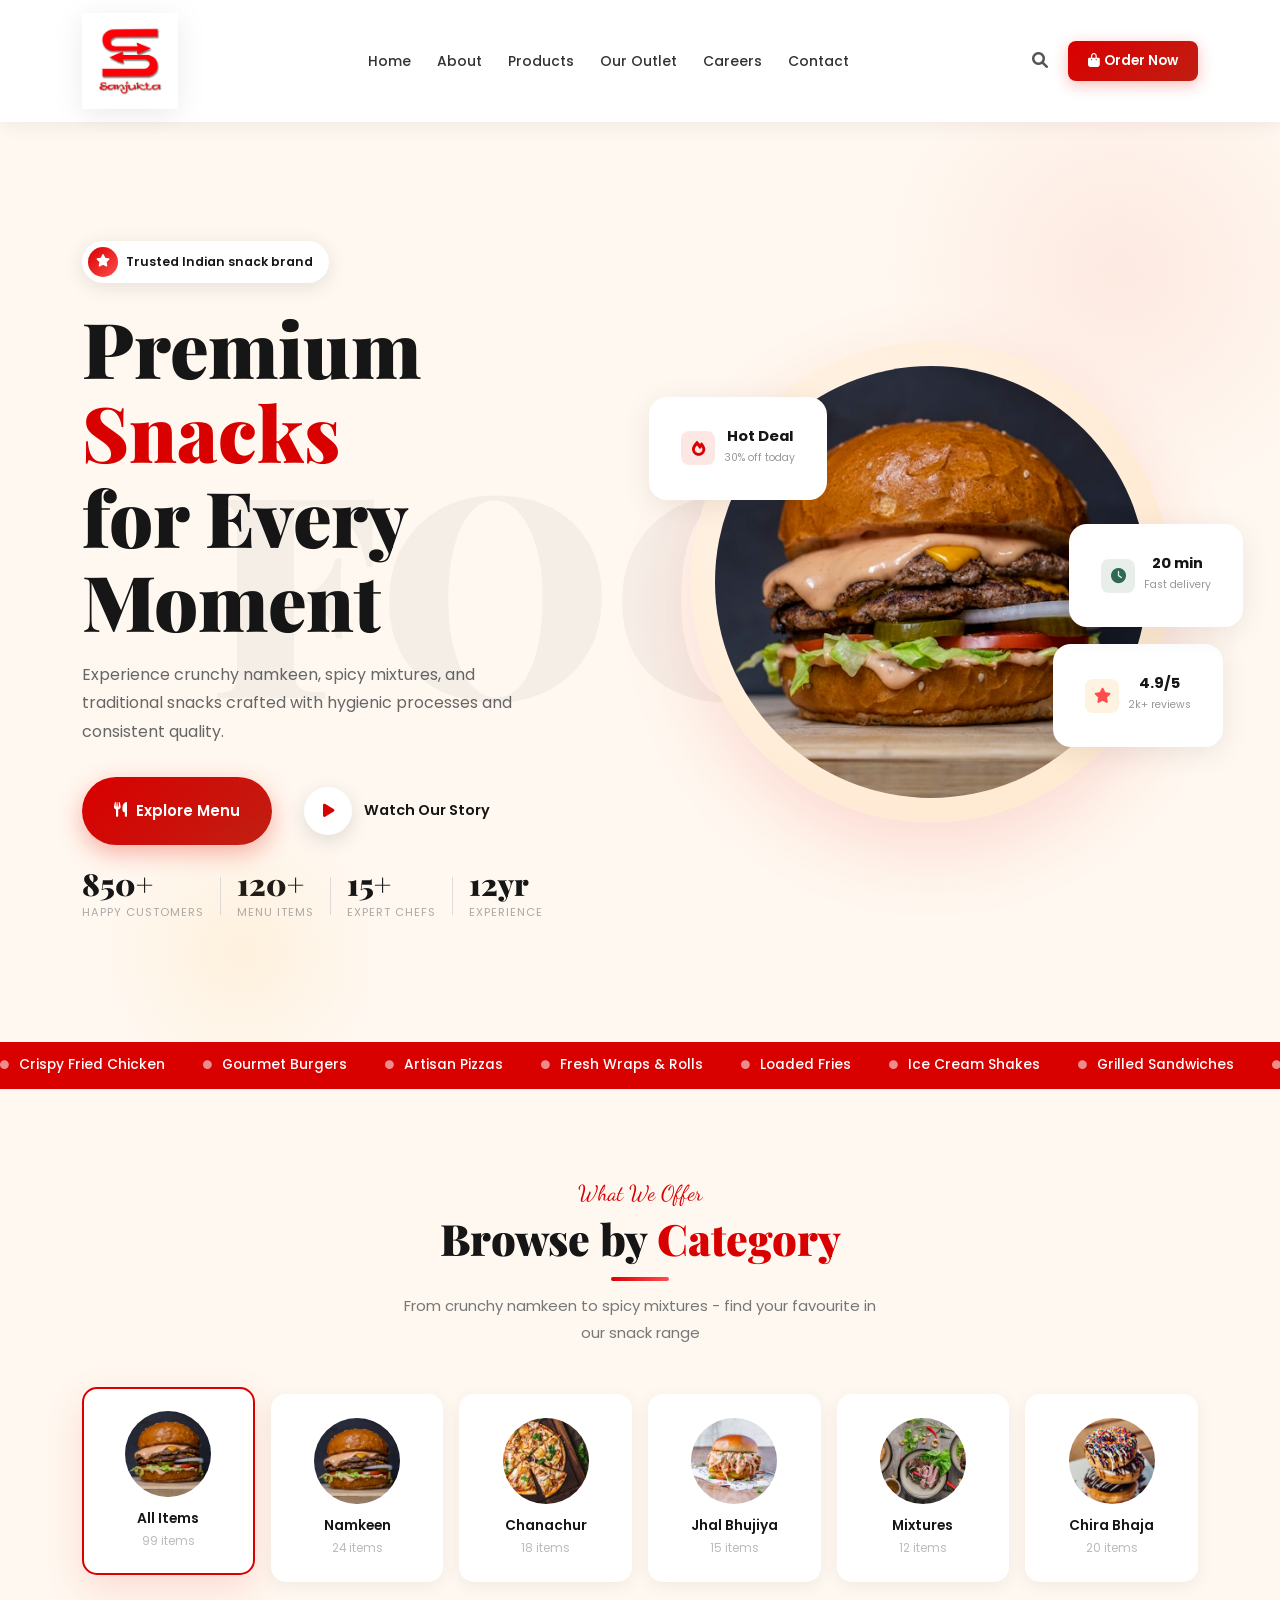
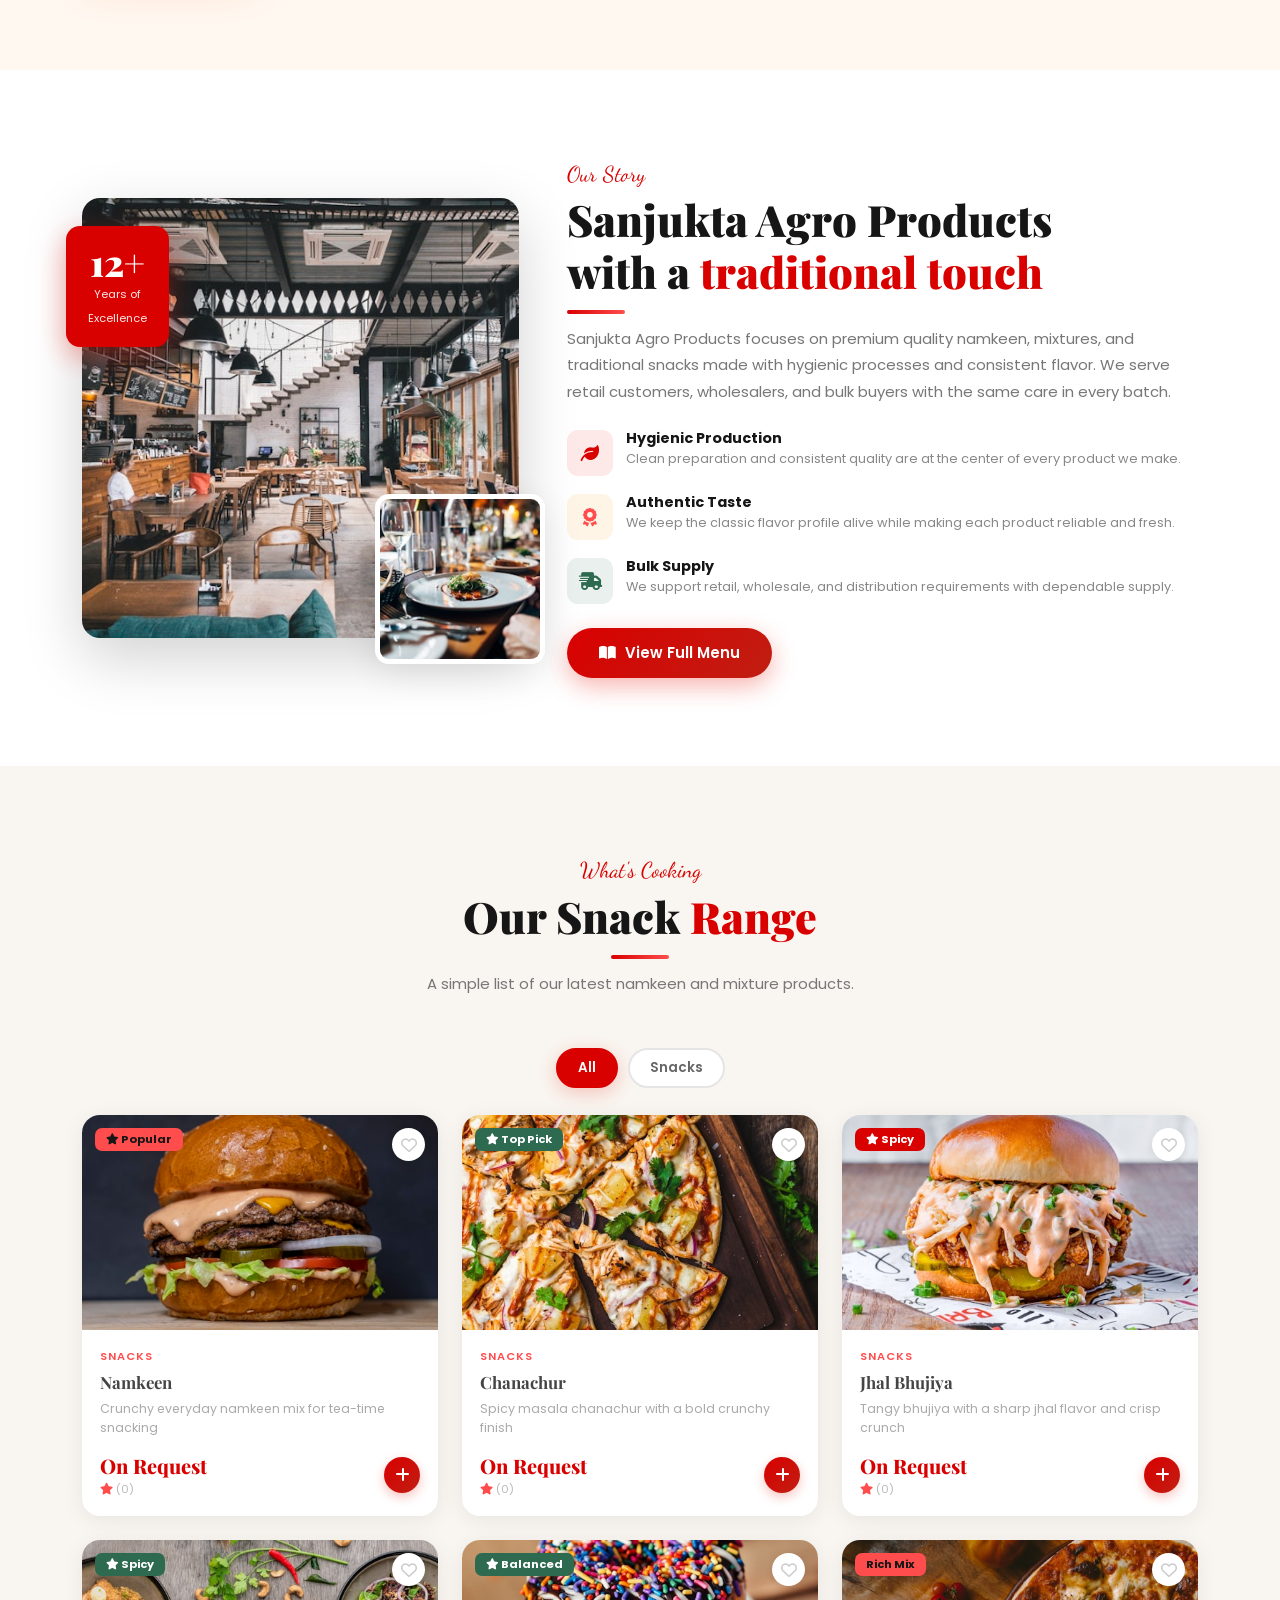
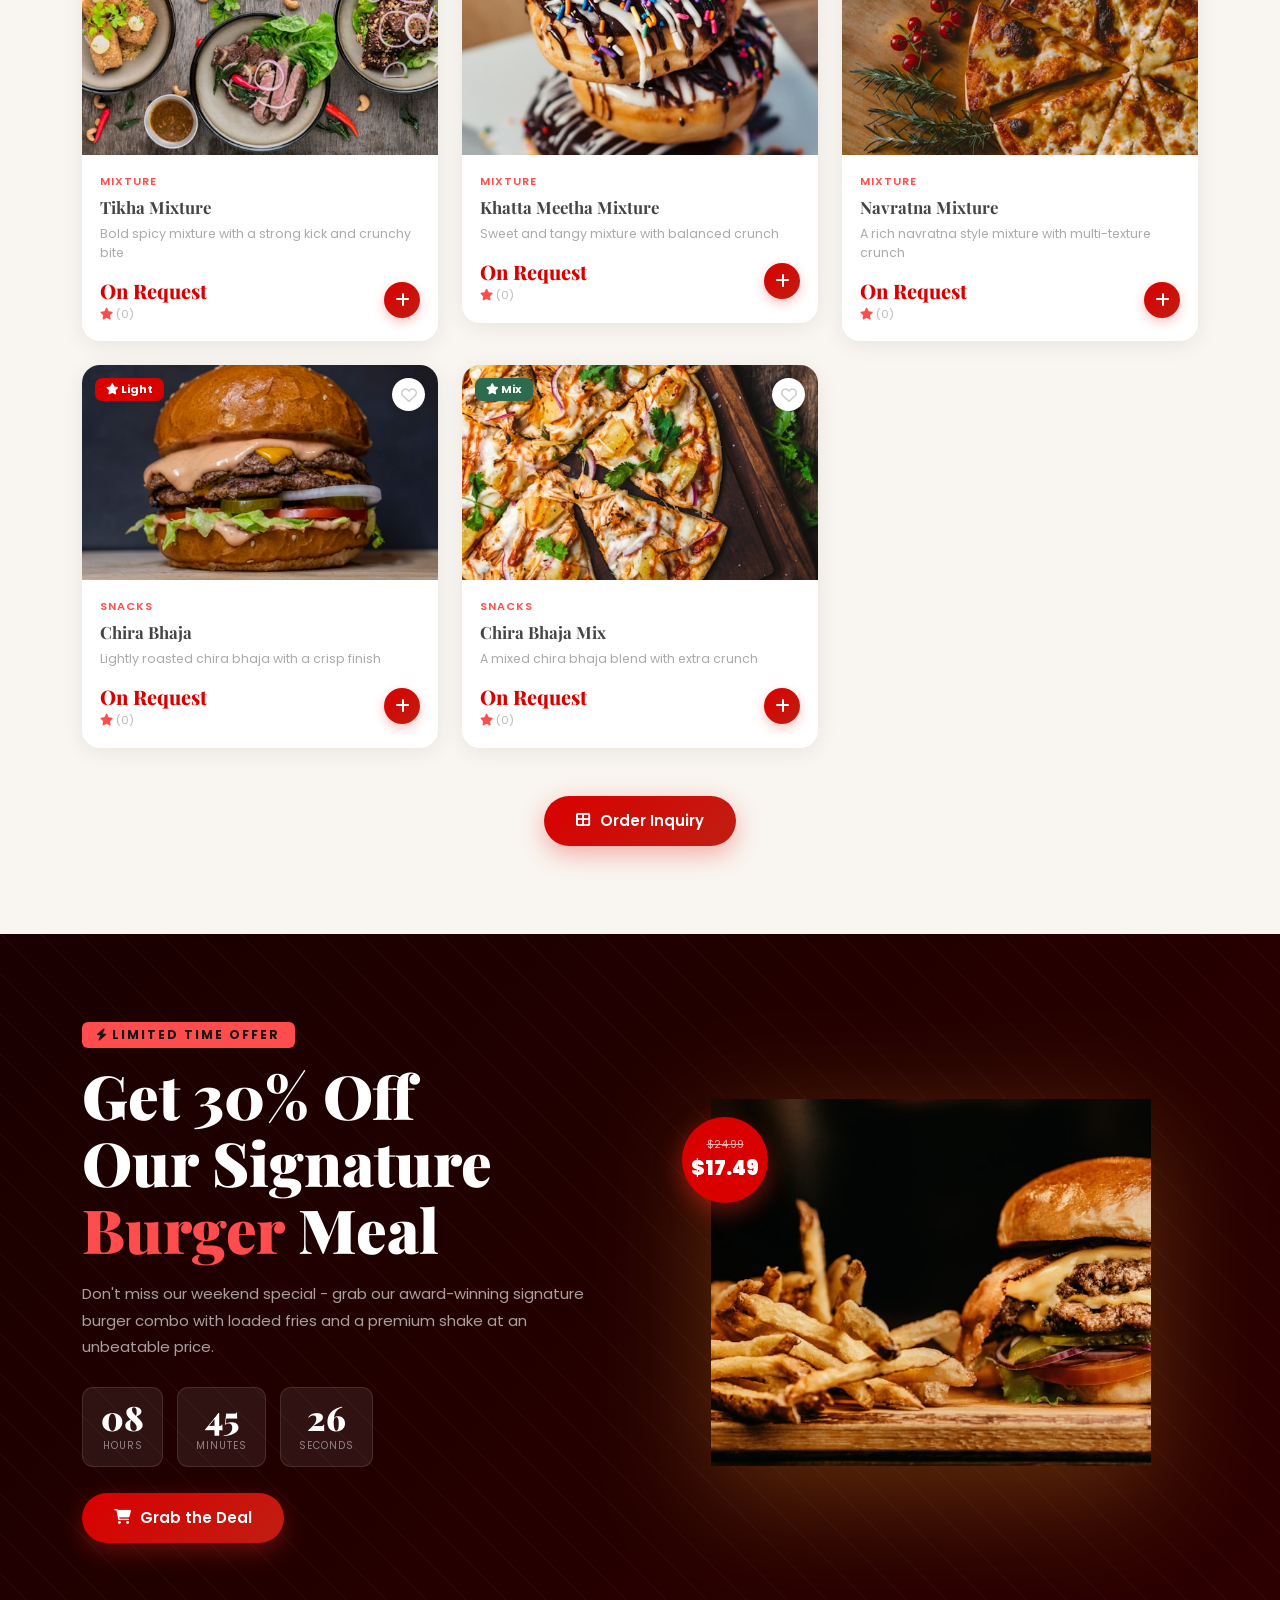
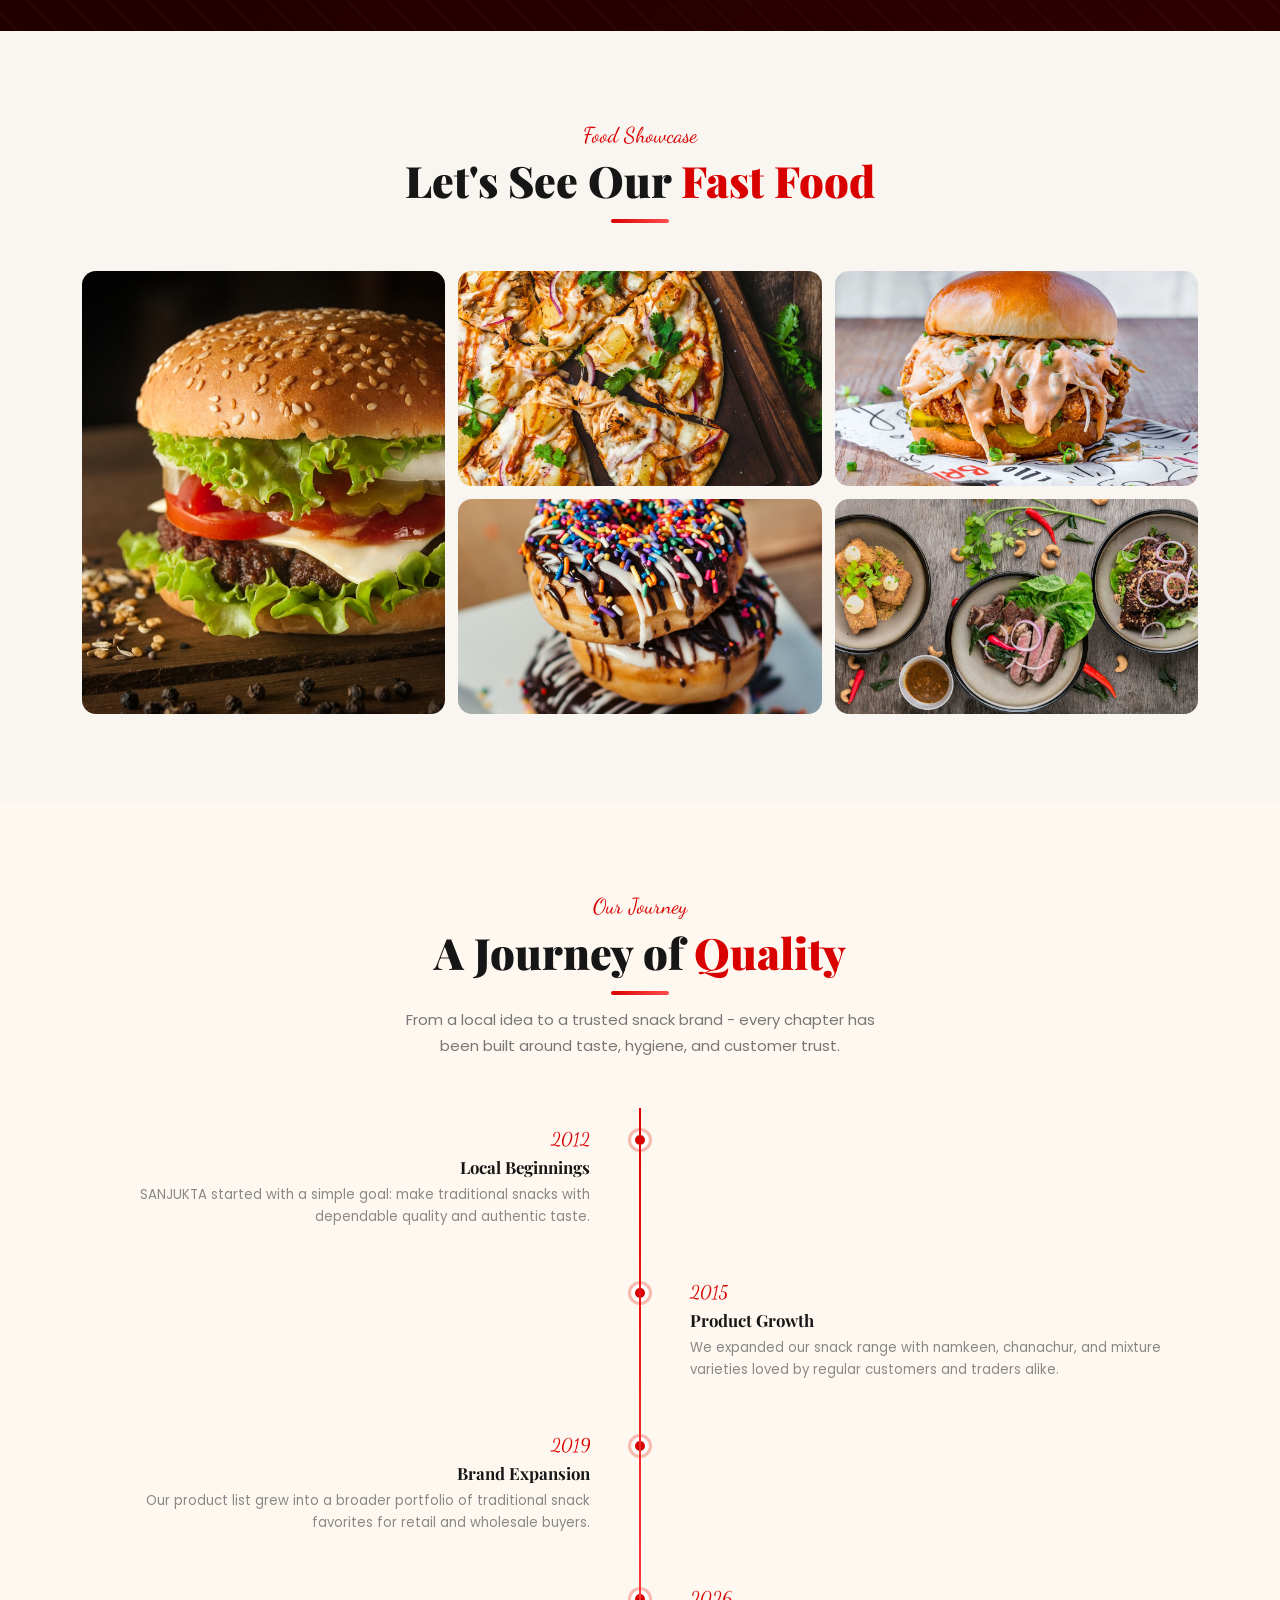
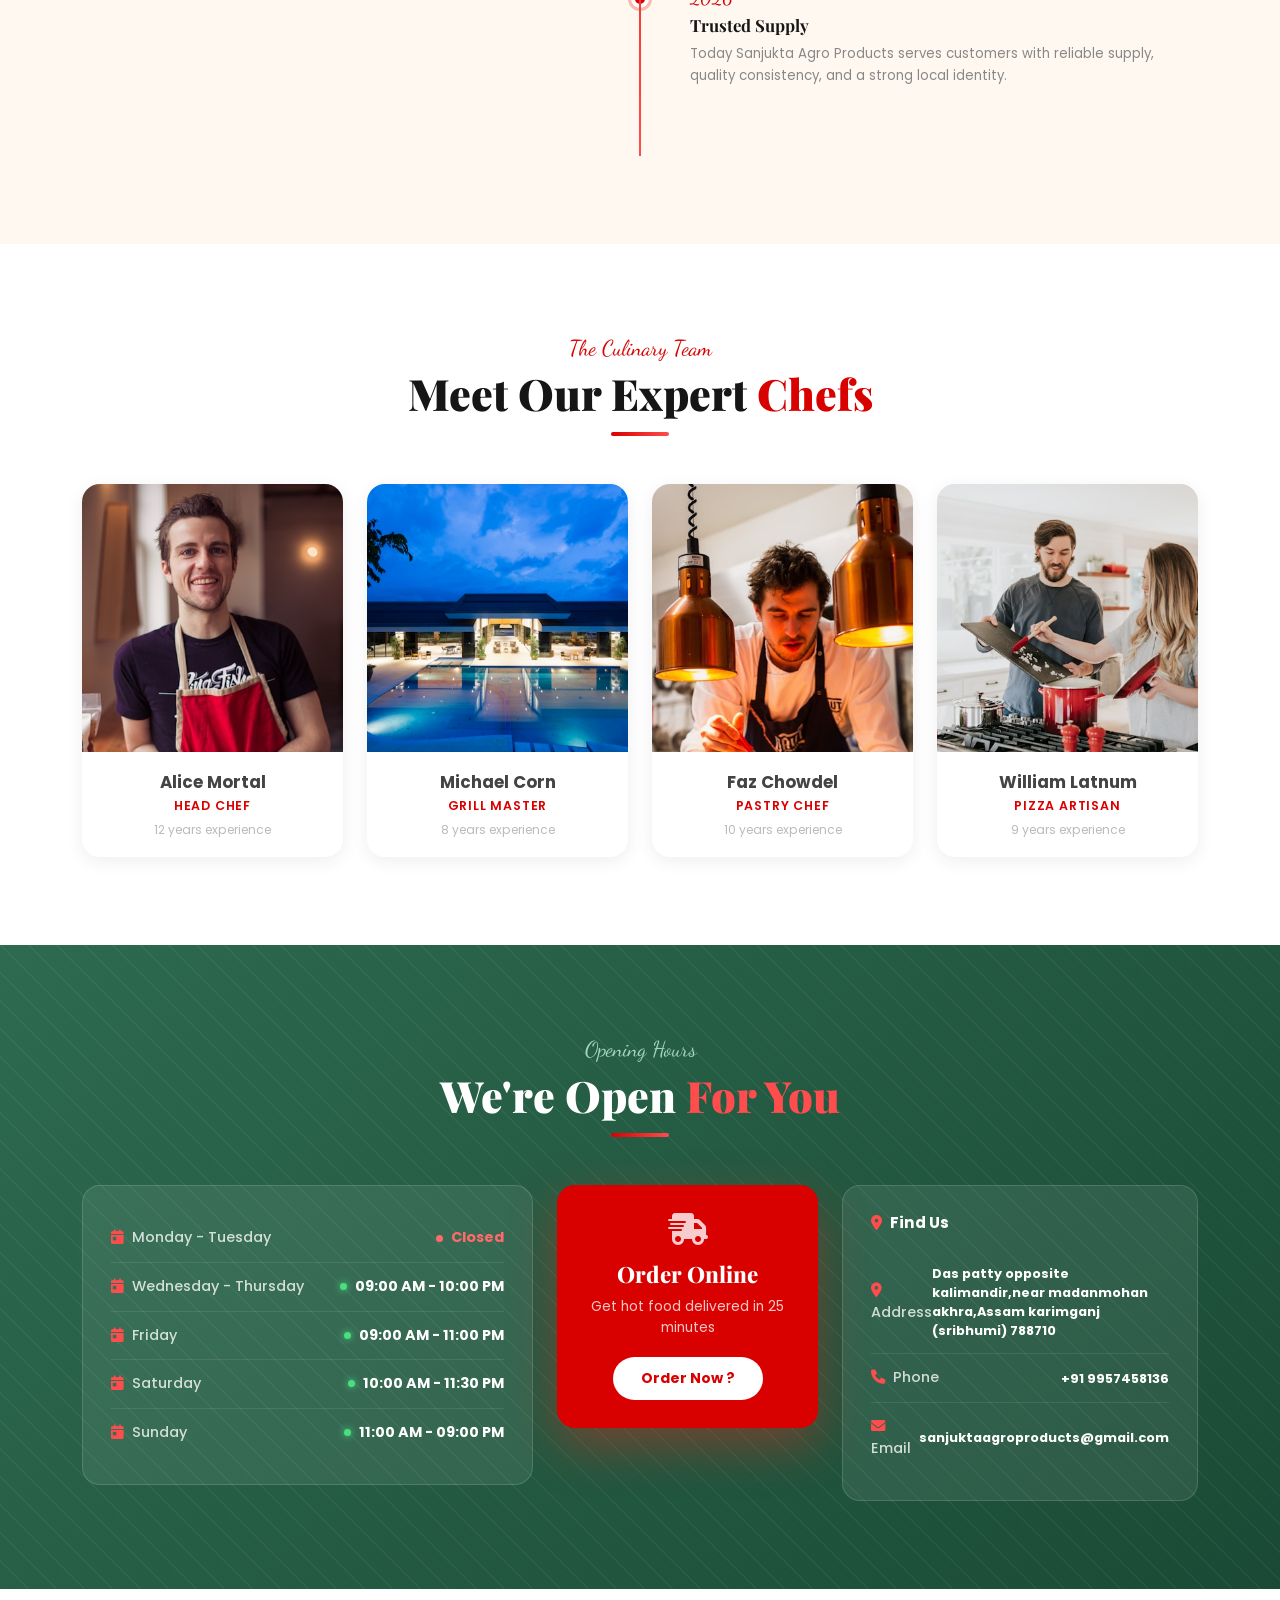
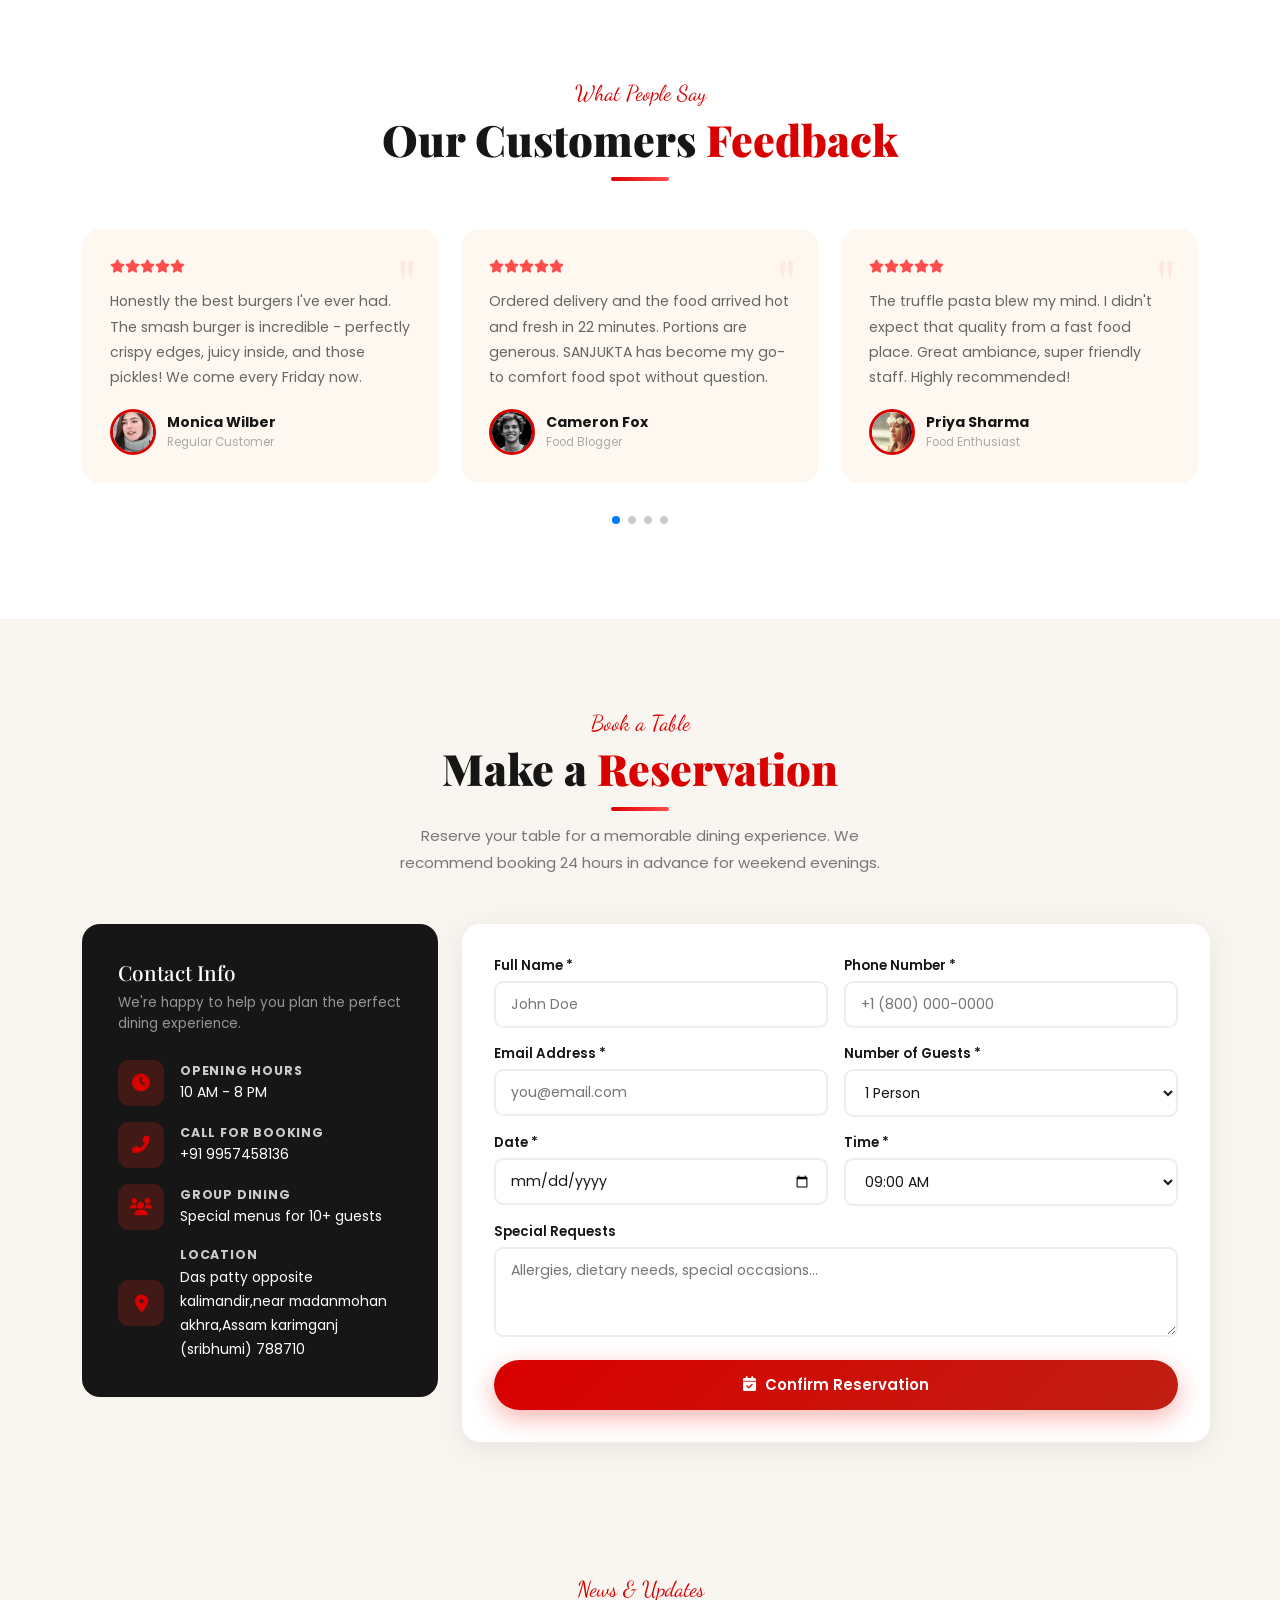
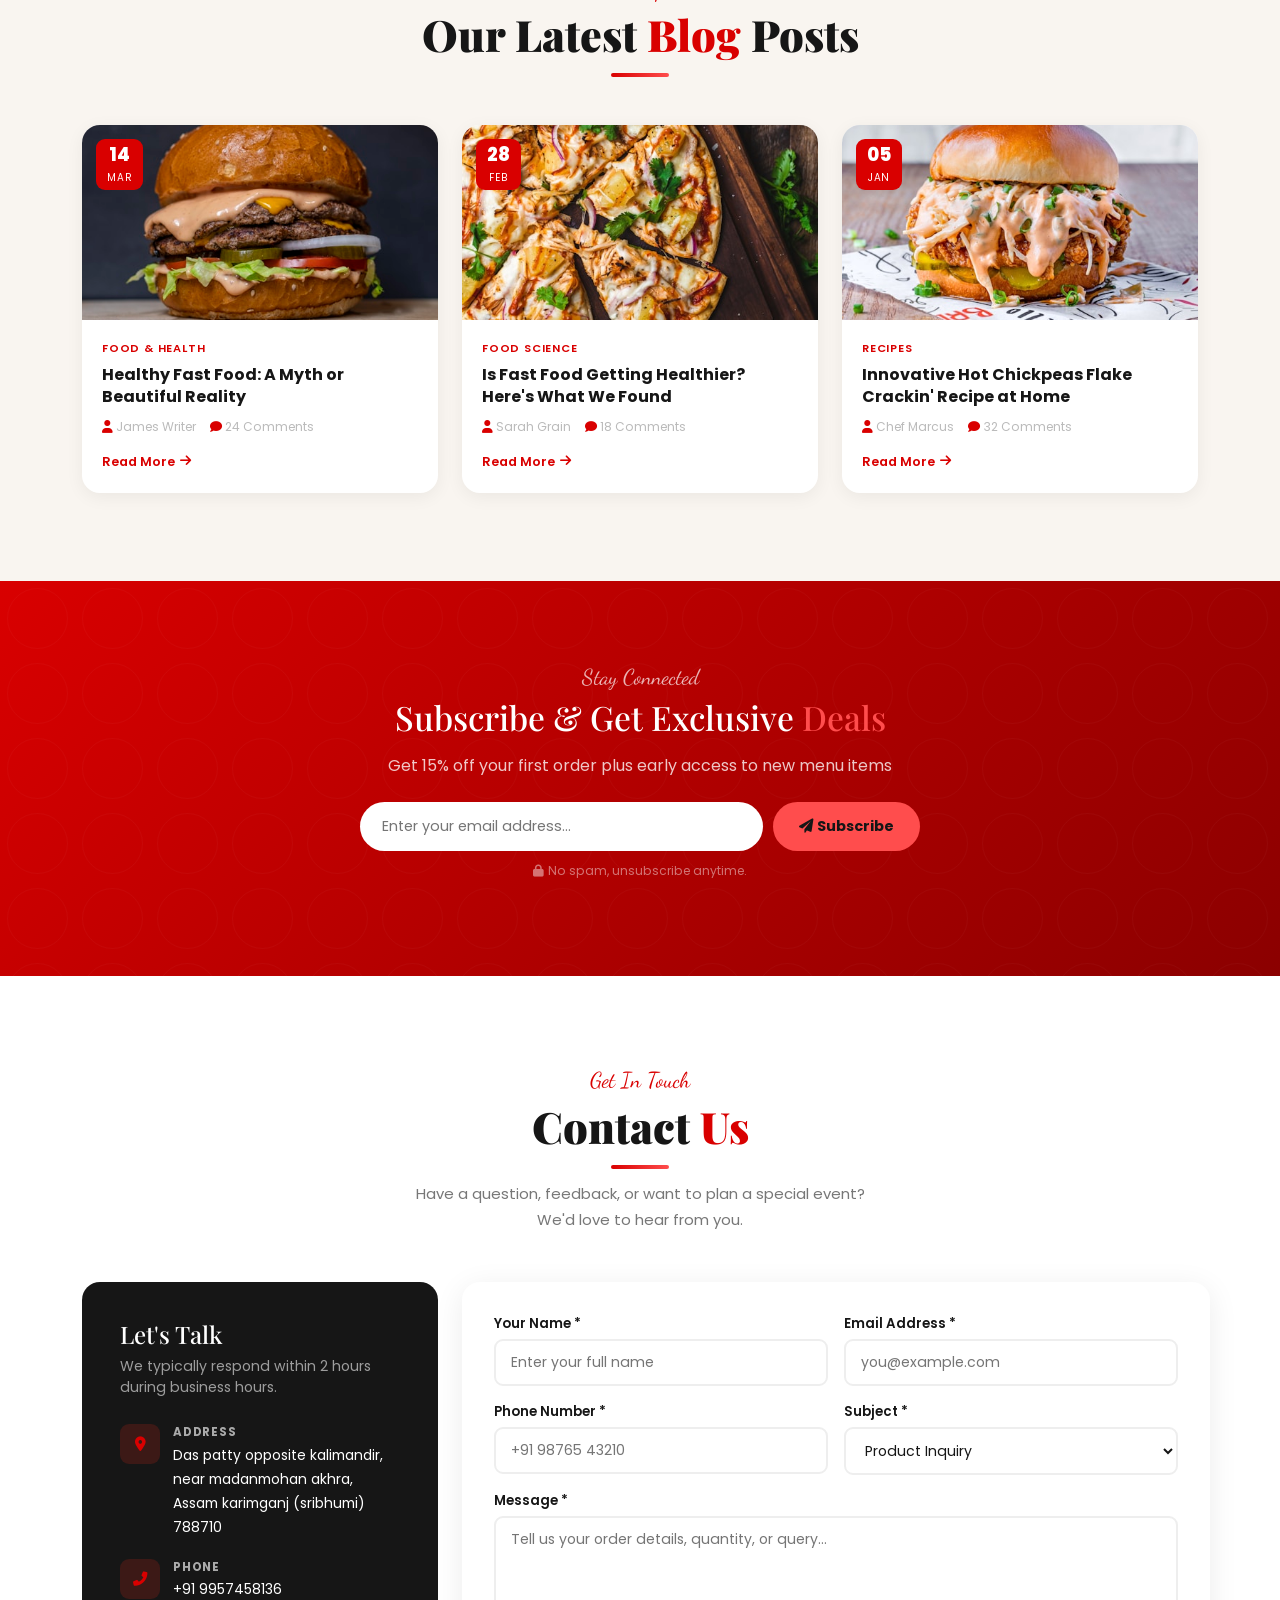
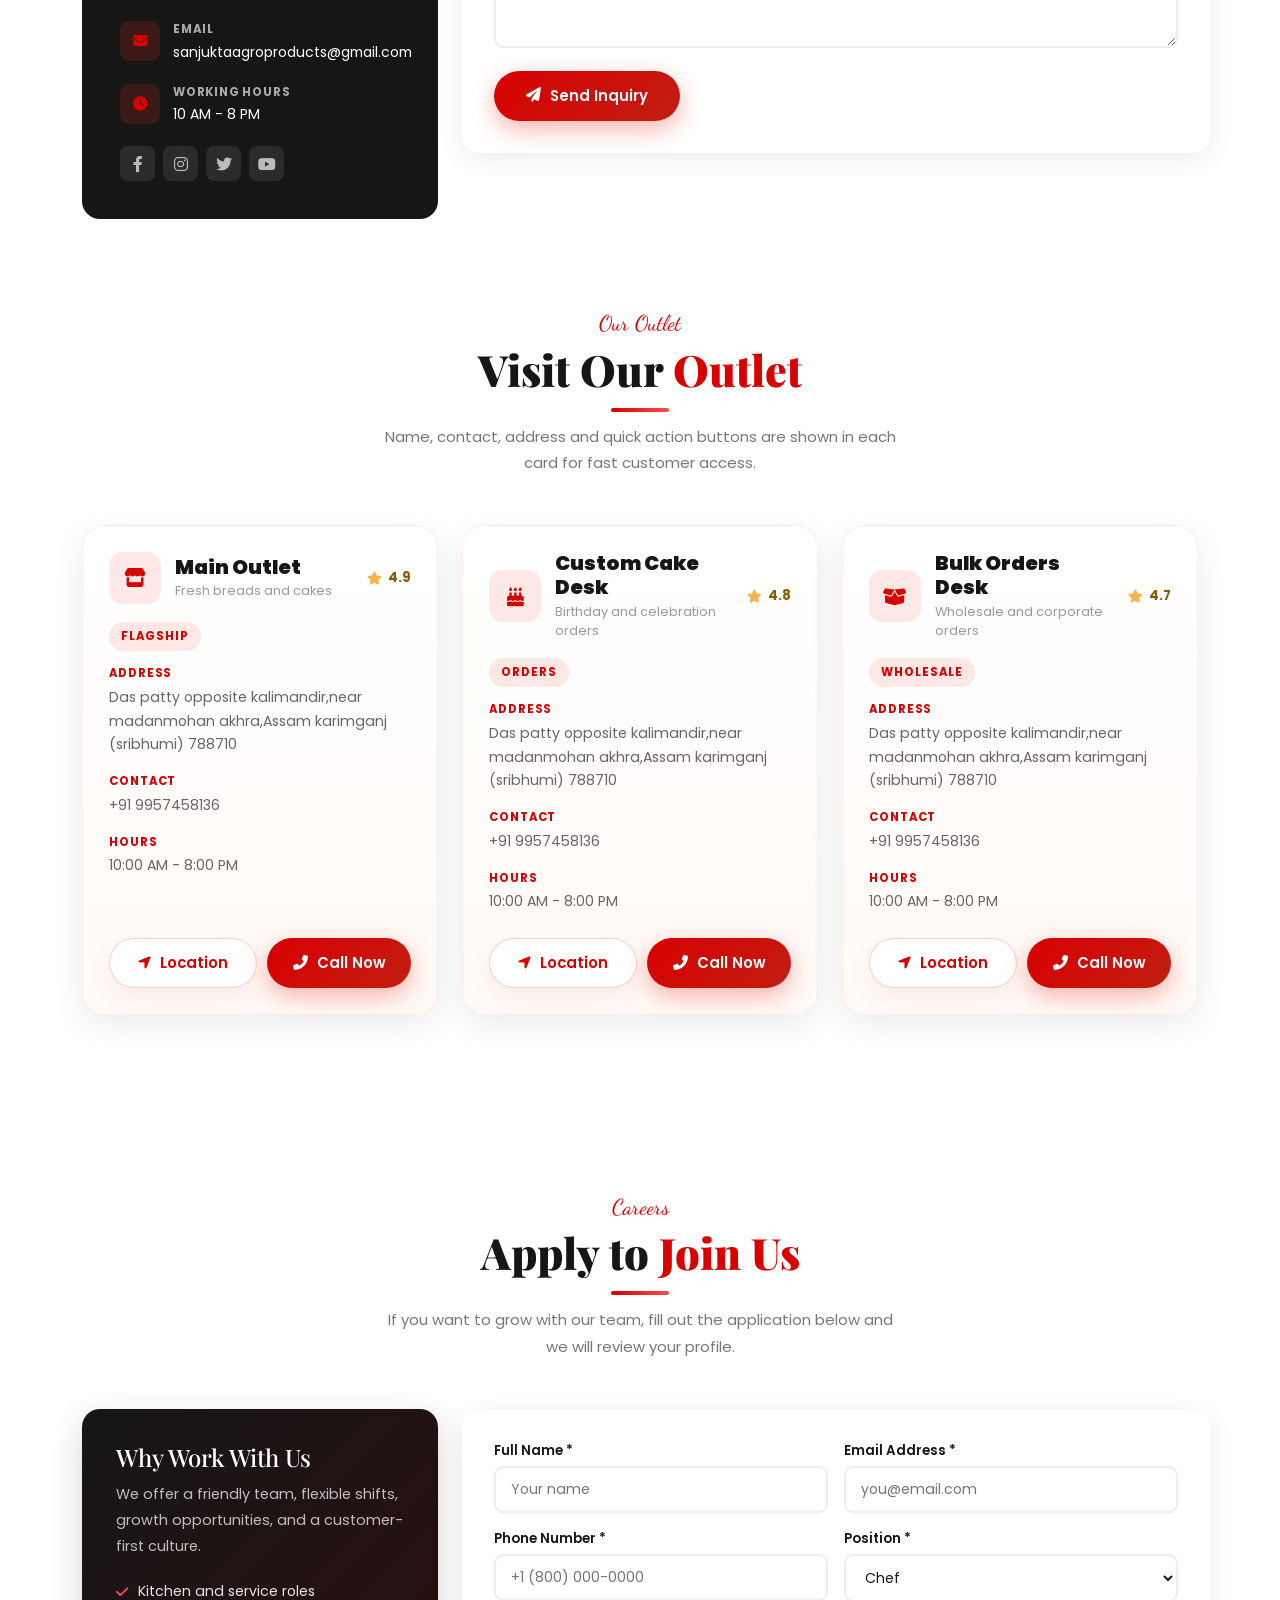
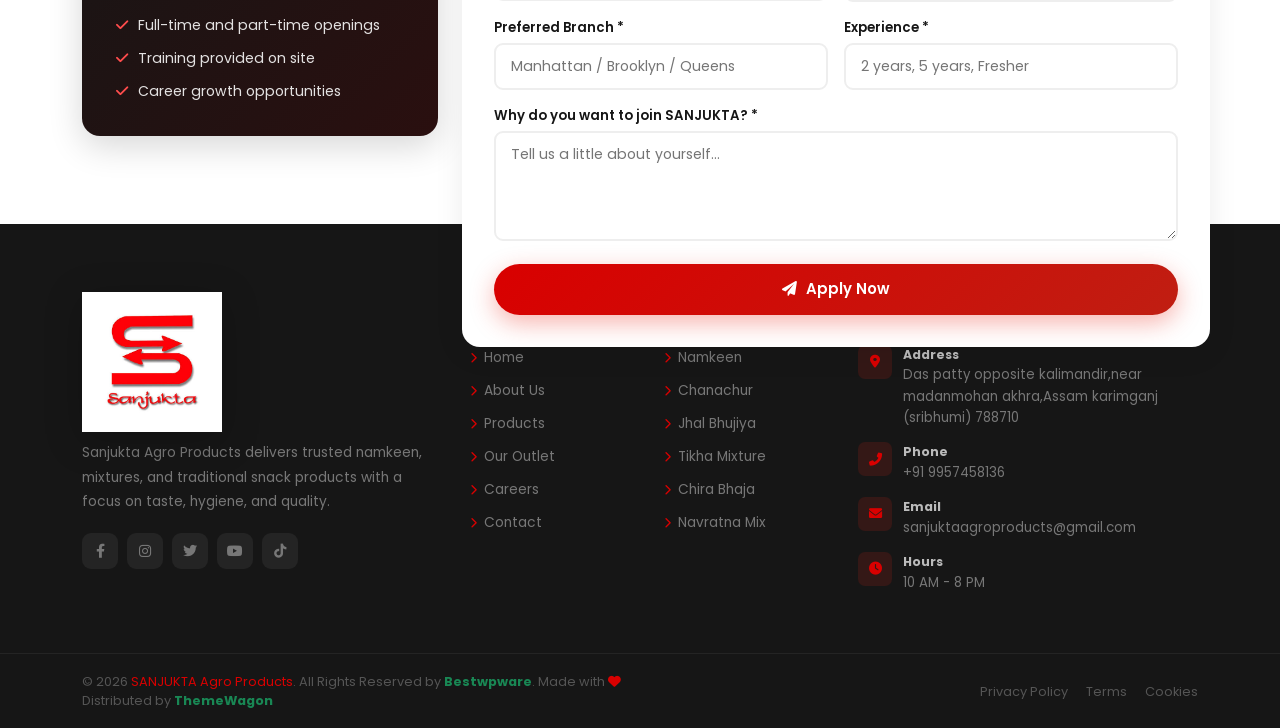
==== sarab/index.html @ 6b8f6dca "update sanjukta website" ====
﻿<!DOCTYPE html>
<html lang="en">
   <head>
      <meta charset="UTF-8">
      <meta http-equiv="X-UA-Compatible" content="IE=edge">
      <meta name="viewport" content="width=device-width, initial-scale=1">
      <meta name="author" content="SANJUKTA">
      <meta name="description" content="SANJUKTA - Fast Food & Restaurant HTML Template">
      <title>SANJUKTA - Fast Food & Restaurant HTML Template</title>
      <link href="https://fonts.googleapis.com/css2?family=Playfair+Display:wght@400;700;900&family=Poppins:wght@300;400;500;600;700&family=Dancing+Script:wght@700&display=swap" rel="stylesheet"/>
      <!-- Bootstrap 5.3 -->
      <link href="css/bootstrap.min.css" rel="stylesheet"/>
      <!-- AOS Animate on Scroll -->
      <link href="css/aos.css" rel="stylesheet"/>
      <!-- Swiper -->
      <link href="css/swiper-bundle.min.css" rel="stylesheet"/>
      <!-- all min css -->
      <link rel="stylesheet" href="css/all.min.css"/>
      <!-- magnific CSS -->
      <link rel="stylesheet" href="css/magnific-popup.css"/>
      <link rel="icon" type="image/png" sizes="32x32" href="favicon-32.png"/>
      <link rel="apple-touch-icon" href="apple-touch-icon.png"/>
      <!-- Style CSS -->
      <link rel="stylesheet" href="css/style.css" />
   </head>
   <body>
      <!-- ============================================================
         NAVBAR
         ============================================================ -->
      <nav class="navbar navbar-expand-lg" id="nav">
         <div class="container">
            <a class="navbar-brand" href="#">
               <div class="blogo">
                  <img class="brand-logo" src="img/sanjukta-logo.jpg" alt="SANJUKTA"/>
               </div>
            </a>
            <button class="navbar-toggler border-0" type="button" data-bs-toggle="collapse" data-bs-target="#navmenu">
            <i class="fas fa-bars" style="color:var(--primary);font-size:1.35rem;"></i>
            </button>
            <div class="collapse navbar-collapse" id="navmenu">
               <ul class="navbar-nav mx-auto">
                  <li class="nav-item"><a class="nav-link active" href="index.html#hero">Home</a></li>
                  <li class="nav-item"><a class="nav-link" href="about.html">About</a></li>
                  <li class="nav-item"><a class="nav-link" href="products.html">Products</a></li>
                  <li class="nav-item"><a class="nav-link" href="branch.html">Our Outlet</a></li>
                  <li class="nav-item"><a class="nav-link" href="careers.html">Careers</a></li>
                  <li class="nav-item"><a class="nav-link" href="contact.html">Contact</a></li>
               </ul>
                  <div class="d-flex align-items-center gap-1">
                  <!-- FIX 1: Search button -->
                  <button id="navSearchBtn" title="Search"><i class="fas fa-search"></i></button>
                  <a href="products.html" class="nav-link nav-cta"><i class="fas fa-shopping-bag me-1"></i>Order Now</a>
               </div>
            </div>
         </div>
      </nav>
      <!-- ============================================================
         FIX 1 ï¿½ SEARCH OVERLAY POPUP
         ============================================================ -->
      <div id="searchOv">
         <button class="sovclose" id="searchClose"><i class="fas fa-times"></i></button>
         <div class="sovbox">
            <h4>What are you craving today?</h4>
            <div class="sovinput">
               <input type="text" id="searchInput" placeholder="Search namkeen, chanachur, mixture..." autocomplete="off"/>
               <button><i class="fas fa-search"></i></button>
            </div>
            <!-- Categories inside search box -->
            <div class="sovcats">
               <div class="sovcat active" data-cat="all">
                  <img src="img/menu/1.jpg" alt=""/>All Items
               </div>
               <div class="sovcat" data-cat="snacks">
                  <img src="img/menu/1.jpg" alt=""/>Snacks
               </div>
               <div class="sovcat" data-cat="chanachur">
                  <img src="img/menu/2.jpg" alt=""/>Chanachur
               </div>
               <div class="sovcat" data-cat="mixture">
                  <img src="img/menu/3.jpg" alt=""/>Mixture
               </div>
               <div class="sovcat" data-cat="bhujiya">
                  <img src="img/menu/4.jpg" alt=""/>Bhujiya
               </div>
               <div class="sovcat" data-cat="chira-bhaja">
                  <img src="img/menu/5.jpg" alt=""/>Chira Bhaja
               </div>
               <div class="sovcat" data-cat="namkeen">
                  <img src="img/menu/6.jpg" alt=""/>Namkeen Mix
               </div>
            </div>
            <div class="sovtrend">
               <p><i class="fas fa-fire me-1" style="color:var(--secondary);"></i>Trending Searches</p>
               <span class="ttag">Namkeen</span>
               <span class="ttag">Chanachur</span>
               <span class="ttag">Jhal Bhujiya</span>
               <span class="ttag">Tikha Mixture</span>
               <span class="ttag">Chira Bhaja</span>
               <span class="ttag">Navratna Mix</span>
            </div>
         </div>
      </div>
      <!-- ============================================================
         HERO
         ============================================================ -->
      <section id="hero">
         <div class="hs hs1"></div>
         <div class="hs hs2"></div>
         <div class="hbgtxt">FOOD</div>
         <div class="container">
            <div class="row align-items-center g-5" style="min-height:88vh;">
               <div class="col-lg-6">
                  <div class="hbadge">
                     <div class="hbi"><i class="fas fa-star"></i></div>
                     <span>Trusted Indian snack brand</span>
                  </div>
                  <h1 class="htitle">Premium <span class="hl">Snacks</span><br/>for Every Moment</h1>
                  <p class="hdesc">Experience crunchy namkeen, spicy mixtures, and traditional snacks crafted with hygienic processes and consistent quality.</p>
                  <div class="d-flex flex-wrap gap-3 mb-2">
                     <a href="#menu" class="btn-red"><i class="fas fa-utensils"></i>Explore Menu</a>
                     <!-- FIX 2: Magnific popup video trigger -->
					 <a href="https://www.youtube.com/watch?v=RXv_uIN6e-Y" class="magnific_popup btn-play popup-youtube">
						<div class="pico"><i class="fas fa-play"></i></div>
						<span>Watch Our Story</span>
					 </a>
                  </div>
                  <div class="hstats d-flex gap-3 flex-wrap mt-4">
                     <div class="hstat"><span class="snum">850<em>+</em></span><small>Happy Customers</small></div>
                     <div class="sdiv"></div>
                     <div class="hstat"><span class="snum">120<em>+</em></span><small>Menu Items</small></div>
                     <div class="sdiv"></div>
                     <div class="hstat"><span class="snum">15<em>+</em></span><small>Expert Chefs</small></div>
                     <div class="sdiv"></div>
                     <div class="hstat"><span class="snum">12<em>yr</em></span><small>Experience</small></div>
                  </div>
               </div>
               <div class="col-lg-6">
                  <div style="position:relative;text-align:center;">
                     <div class="hcircle">
                        <img src="img/banner-img.jpg" alt="Burger"/>
                     </div>
                     <div class="fcard fc1">
                        <div class="fcoi r"><i class="fas fa-fire"></i></div>
                        <div><span class="fcnum">Hot Deal</span><span class="fcsm">30% off today</span></div>
                     </div>
                     <div class="fcard fc2">
                        <div class="fcoi y"><i class="fas fa-star"></i></div>
                        <div><span class="fcnum">4.9/5</span><span class="fcsm">2k+ reviews</span></div>
                     </div>
                     <div class="fcard fc3">
                        <div class="fcoi g"><i class="fas fa-clock"></i></div>
                        <div><span class="fcnum">20 min</span><span class="fcsm">Fast delivery</span></div>
                     </div>
                  </div>
               </div>
            </div>
         </div>
      </section>
      <!-- MARQUEE -->
      <div class="mqsec">
         <div class="mqtrack">
            <div class="mqitem"><i class="fas fa-circle"></i>Crispy Fried Chicken</div>
            <div class="mqitem"><i class="fas fa-circle"></i>Gourmet Burgers</div>
            <div class="mqitem"><i class="fas fa-circle"></i>Artisan Pizzas</div>
            <div class="mqitem"><i class="fas fa-circle"></i>Fresh Wraps &amp; Rolls</div>
            <div class="mqitem"><i class="fas fa-circle"></i>Loaded Fries</div>
            <div class="mqitem"><i class="fas fa-circle"></i>Ice Cream Shakes</div>
            <div class="mqitem"><i class="fas fa-circle"></i>Grilled Sandwiches</div>
            <div class="mqitem"><i class="fas fa-circle"></i>Crispy Fried Chicken</div>
            <div class="mqitem"><i class="fas fa-circle"></i>Gourmet Burgers</div>
            <div class="mqitem"><i class="fas fa-circle"></i>Artisan Pizzas</div>
            <div class="mqitem"><i class="fas fa-circle"></i>Fresh Wraps &amp; Rolls</div>
            <div class="mqitem"><i class="fas fa-circle"></i>Loaded Fries</div>
            <div class="mqitem"><i class="fas fa-circle"></i>Ice Cream Shakes</div>
            <div class="mqitem"><i class="fas fa-circle"></i>Grilled Sandwiches</div>
         </div>
      </div>
      <!-- CATEGORY -->
      <section id="category">
         <div class="container">
            <div class="text-center mb-5" data-aos="fade-up">
               <span class="slbl">What We Offer</span>
               <h2 class="stitle">Browse by <span>Category</span></h2>
               <div class="sline"></div>
               <p class="sdesc mx-auto" style="max-width:480px;">From crunchy namkeen to spicy mixtures - find your favourite in our snack range</p>
            </div>
            <div class="row g-3 justify-content-center">
               <div class="col-6 col-sm-4 col-md-3 col-lg-2" data-aos="zoom-in" data-aos-delay="0">
                  <div class="catcard active" data-filter="all">
                     <img class="catimg" src="img/category/1.jpg" alt=""/>
                     <div class="catnm">All Items</div>
                     <div class="catct">99 items</div>
                  </div>
               </div>
               <div class="col-6 col-sm-4 col-md-3 col-lg-2" data-aos="zoom-in" data-aos-delay="70">
                  <div class="catcard" data-filter="burgers">
                     <img class="catimg" src="img/category/2.jpg" alt=""/>
                     <div class="catnm">Namkeen</div>
                     <div class="catct">24 items</div>
                  </div>
               </div>
               <div class="col-6 col-sm-4 col-md-3 col-lg-2" data-aos="zoom-in" data-aos-delay="140">
                  <div class="catcard" data-filter="pizza">
                     <img class="catimg" src="img/category/3.jpg" alt=""/>
                     <div class="catnm">Chanachur</div>
                     <div class="catct">18 items</div>
                  </div>
               </div>
               <div class="col-6 col-sm-4 col-md-3 col-lg-2" data-aos="zoom-in" data-aos-delay="210">
                  <div class="catcard" data-filter="chicken">
                     <img class="catimg" src="img/category/4.jpg" alt=""/>
                     <div class="catnm">Jhal Bhujiya</div>
                     <div class="catct">15 items</div>
                  </div>
               </div>
               <div class="col-6 col-sm-4 col-md-3 col-lg-2" data-aos="zoom-in" data-aos-delay="280">
                  <div class="catcard" data-filter="wraps">
                     <img class="catimg" src="img/category/5.jpg" alt=""/>
                     <div class="catnm">Mixtures</div>
                     <div class="catct">12 items</div>
                  </div>
               </div>
               <div class="col-6 col-sm-4 col-md-3 col-lg-2" data-aos="zoom-in" data-aos-delay="350">
                  <div class="catcard" data-filter="desserts">
                     <img class="catimg" src="img/category/6.jpg" alt=""/>
                     <div class="catnm">Chira Bhaja</div>
                     <div class="catct">20 items</div>
                  </div>
               </div>
            </div>
         </div>
      </section>
      <!-- ABOUT -->
      <section id="about">
         <div class="container">
            <div class="row align-items-center g-5">
               <div class="col-lg-5" data-aos="fade-right">
                  <div class="astack">
                     <div class="aexp"><span class="anum">12+</span><small>Years of<br/>Excellence</small></div>
                     <div class="amain"><img src="img/about1.jpg" alt="Restaurant"/></div>
                     <div class="asm"><img src="img/about2.jpg" alt=""/></div>
                  </div>
               </div>
               <div class="col-lg-7" data-aos="fade-left">
                  <span class="slbl">Our Story</span>
                  <h2 class="stitle text-start">Sanjukta Agro Products<br/>with a <span>traditional touch</span></h2>
                  <div class="sline lft"></div>
                  <p class="sdesc mb-4">Sanjukta Agro Products focuses on premium quality namkeen, mixtures, and traditional snacks made with hygienic processes and consistent flavor. We serve retail customers, wholesalers, and bulk buyers with the same care in every batch.</p>
                  <div class="mb-4">
                     <div class="fti">
                        <div class="ftico r"><i class="fas fa-leaf"></i></div>
                        <div>
                           <h6>Hygienic Production</h6>
                           <p>Clean preparation and consistent quality are at the center of every product we make.</p>
                        </div>
                     </div>
                     <div class="fti">
                        <div class="ftico y"><i class="fas fa-award"></i></div>
                        <div>
                           <h6>Authentic Taste</h6>
                           <p>We keep the classic flavor profile alive while making each product reliable and fresh.</p>
                        </div>
                     </div>
                     <div class="fti">
                        <div class="ftico g"><i class="fas fa-shipping-fast"></i></div>
                        <div>
                           <h6>Bulk Supply</h6>
                           <p>We support retail, wholesale, and distribution requirements with dependable supply.</p>
                        </div>
                     </div>
                  </div>
                  <a href="#menu" class="btn-red"><i class="fas fa-book-open"></i>View Full Menu</a>
               </div>
            </div>
         </div>
      </section>
      <!-- ============================================================
         MENU ï¿½ FIX 3 (filter works) + FIX 4 (plus opens popup)
         ============================================================ -->
            <section id="menu">
         <div class="container">
            <div class="text-center mb-5" data-aos="fade-up">
               <span class="slbl">What's Cooking</span>
               <h2 class="stitle">Our Snack <span>Range</span></h2>
               <div class="sline"></div>
               <p class="sdesc mx-auto" style="max-width:520px;">A simple list of our latest namkeen and mixture products.</p>
            </div>
            <div class="text-center mb-4" data-aos="fade-up">
               <button class="filtbtn active" data-f="all">All</button>
               <button class="filtbtn" data-f="snacks">Snacks</button>
            </div>
            <div class="row g-4" id="mgrid">
               <div class="col-sm-6 col-lg-4 mwrap" data-c="snacks" data-aos="fade-up">
                  <div class="mcard" data-img="img/menu/1.jpg" data-title="Namkeen" data-cat="Snacks" data-price="On Request" data-old="" data-rating="4.8" data-reviews="0" data-cal="0" data-time="0" data-desc="Crunchy everyday namkeen mix made for tea-time snacking." data-tags="Crunchy,Tea-Time,Everyday">
                     <div class="mimg">
                        <img src="img/menu/1.jpg" alt="Namkeen"/>
                        <div class="mbdg hot"><i class="fas fa-star"></i> Popular</div>
                        <div class="mhrt"><i class="far fa-heart"></i></div>
                     </div>
                     <div class="mbody">
                        <div class="mcat">Snacks</div>
                        <div class="mtit">Namkeen</div>
                        <div class="mdesc">Crunchy everyday namkeen mix for tea-time snacking</div>
                        <div class="mfoot">
                           <div>
                              <div class="mprice">On Request</div>
                              <div class="mstars"><i class="fas fa-star"></i> <span style="color:#bbb;font-size:.7rem;">(0)</span></div>
                           </div>
                           <button class="madd" title="View Details"><i class="fas fa-plus"></i></button>
                        </div>
                     </div>
                  </div>
               </div>
               <div class="col-sm-6 col-lg-4 mwrap" data-c="snacks" data-aos="fade-up" data-aos-delay="80">
                  <div class="mcard" data-img="img/menu/2.jpg" data-title="Chanachur" data-cat="Snacks" data-price="On Request" data-old="" data-rating="4.8" data-reviews="0" data-cal="0" data-time="0" data-desc="Spicy masala chanachur with a bold crunchy finish." data-tags="Spicy,Crunchy,Masala">
                     <div class="mimg">
                        <img src="img/menu/2.jpg" alt="Chanachur"/>
                        <div class="mbdg new"><i class="fas fa-star"></i> Top Pick</div>
                        <div class="mhrt"><i class="far fa-heart"></i></div>
                     </div>
                     <div class="mbody">
                        <div class="mcat">Snacks</div>
                        <div class="mtit">Chanachur</div>
                        <div class="mdesc">Spicy masala chanachur with a bold crunchy finish</div>
                        <div class="mfoot">
                           <div>
                              <div class="mprice">On Request</div>
                              <div class="mstars"><i class="fas fa-star"></i> <span style="color:#bbb;font-size:.7rem;">(0)</span></div>
                           </div>
                           <button class="madd" title="View Details"><i class="fas fa-plus"></i></button>
                        </div>
                     </div>
                  </div>
               </div>
               <div class="col-sm-6 col-lg-4 mwrap" data-c="snacks" data-aos="fade-up" data-aos-delay="160">
                  <div class="mcard" data-img="img/menu/3.jpg" data-title="Jhal Bhujiya" data-cat="Snacks" data-price="On Request" data-old="" data-rating="4.8" data-reviews="0" data-cal="0" data-time="0" data-desc="Tangy bhujiya with a sharp jhal flavor and crisp crunch." data-tags="Spicy,Crunchy,Jhal">
                     <div class="mimg">
                        <img src="img/menu/3.jpg" alt="Jhal Bhujiya"/>
                        <div class="mbdg"><i class="fas fa-star"></i> Spicy</div>
                        <div class="mhrt"><i class="far fa-heart"></i></div>
                     </div>
                     <div class="mbody">
                        <div class="mcat">Snacks</div>
                        <div class="mtit">Jhal Bhujiya</div>
                        <div class="mdesc">Tangy bhujiya with a sharp jhal flavor and crisp crunch</div>
                        <div class="mfoot">
                           <div>
                              <div class="mprice">On Request</div>
                              <div class="mstars"><i class="fas fa-star"></i> <span style="color:#bbb;font-size:.7rem;">(0)</span></div>
                           </div>
                           <button class="madd" title="View Details"><i class="fas fa-plus"></i></button>
                        </div>
                     </div>
                  </div>
               </div>
               <div class="col-sm-6 col-lg-4 mwrap" data-c="snacks" data-aos="fade-up">
                  <div class="mcard" data-img="img/menu/4.jpg" data-title="Tikha Mixture" data-cat="Snacks" data-price="On Request" data-old="" data-rating="4.8" data-reviews="0" data-cal="0" data-time="0" data-desc="Bold spicy mixture with a strong kick and crunchy bite." data-tags="Spicy,Crunchy,Mixture">
                     <div class="mimg">
                        <img src="img/menu/4.jpg" alt="Tikha Mixture"/>
                        <div class="mbdg new"><i class="fas fa-star"></i> Spicy</div>
                        <div class="mhrt"><i class="far fa-heart"></i></div>
                     </div>
                     <div class="mbody">
                        <div class="mcat">Mixture</div>
                        <div class="mtit">Tikha Mixture</div>
                        <div class="mdesc">Bold spicy mixture with a strong kick and crunchy bite</div>
                        <div class="mfoot">
                           <div>
                              <div class="mprice">On Request</div>
                              <div class="mstars"><i class="fas fa-star"></i> <span style="color:#bbb;font-size:.7rem;">(0)</span></div>
                           </div>
                           <button class="madd" title="View Details"><i class="fas fa-plus"></i></button>
                        </div>
                     </div>
                  </div>
               </div>
               <div class="col-sm-6 col-lg-4 mwrap" data-c="snacks" data-aos="fade-up" data-aos-delay="80">
                  <div class="mcard" data-img="img/menu/5.jpg" data-title="Khatta Meetha Mixture" data-cat="Snacks" data-price="On Request" data-old="" data-rating="4.8" data-reviews="0" data-cal="0" data-time="0" data-desc="Sweet and tangy mixture with balanced crunch." data-tags="Sweet,Crunchy,Mixture">
                     <div class="mimg">
                        <img src="img/menu/5.jpg" alt="Khatta Meetha Mixture"/>
                        <div class="mbdg new"><i class="fas fa-star"></i> Balanced</div>
                        <div class="mhrt"><i class="far fa-heart"></i></div>
                     </div>
                     <div class="mbody">
                        <div class="mcat">Mixture</div>
                        <div class="mtit">Khatta Meetha Mixture</div>
                        <div class="mdesc">Sweet and tangy mixture with balanced crunch</div>
                        <div class="mfoot">
                           <div>
                              <div class="mprice">On Request</div>
                              <div class="mstars"><i class="fas fa-star"></i> <span style="color:#bbb;font-size:.7rem;">(0)</span></div>
                           </div>
                           <button class="madd" title="View Details"><i class="fas fa-plus"></i></button>
                        </div>
                     </div>
                  </div>
               </div>
               <div class="col-sm-6 col-lg-4 mwrap" data-c="snacks" data-aos="fade-up" data-aos-delay="160">
                  <div class="mcard" data-img="img/menu/6.jpg" data-title="Navratna Mixture" data-cat="Snacks" data-price="On Request" data-old="" data-rating="4.8" data-reviews="0" data-cal="0" data-time="0" data-desc="A rich navratna style mixture with multi-texture crunch." data-tags="Crunchy,Mixture,Rich">
                     <div class="mimg">
                        <img src="img/menu/6.jpg" alt="Navratna Mixture"/>
                        <div class="mbdg hot">Rich Mix</div>
                        <div class="mhrt"><i class="far fa-heart"></i></div>
                     </div>
                     <div class="mbody">
                        <div class="mcat">Mixture</div>
                        <div class="mtit">Navratna Mixture</div>
                        <div class="mdesc">A rich navratna style mixture with multi-texture crunch</div>
                        <div class="mfoot">
                           <div>
                              <div class="mprice">On Request</div>
                              <div class="mstars"><i class="fas fa-star"></i> <span style="color:#bbb;font-size:.7rem;">(0)</span></div>
                           </div>
                           <button class="madd" title="View Details"><i class="fas fa-plus"></i></button>
                        </div>
                     </div>
                  </div>
               </div>
               <div class="col-sm-6 col-lg-4 mwrap" data-c="snacks" data-aos="fade-up">
                  <div class="mcard" data-img="img/menu/1.jpg" data-title="Chira Bhaja" data-cat="Snacks" data-price="On Request" data-old="" data-rating="4.8" data-reviews="0" data-cal="0" data-time="0" data-desc="Lightly roasted chira bhaja with a crisp finish." data-tags="Light,Crisp,Everyday">
                     <div class="mimg">
                        <img src="img/menu/1.jpg" alt="Chira Bhaja"/>
                        <div class="mbdg"><i class="fas fa-star"></i> Light</div>
                        <div class="mhrt"><i class="far fa-heart"></i></div>
                     </div>
                     <div class="mbody">
                        <div class="mcat">Snacks</div>
                        <div class="mtit">Chira Bhaja</div>
                        <div class="mdesc">Lightly roasted chira bhaja with a crisp finish</div>
                        <div class="mfoot">
                           <div>
                              <div class="mprice">On Request</div>
                              <div class="mstars"><i class="fas fa-star"></i> <span style="color:#bbb;font-size:.7rem;">(0)</span></div>
                           </div>
                           <button class="madd" title="View Details"><i class="fas fa-plus"></i></button>
                        </div>
                     </div>
                  </div>
               </div>
               <div class="col-sm-6 col-lg-4 mwrap" data-c="snacks" data-aos="fade-up" data-aos-delay="80">
                  <div class="mcard" data-img="img/menu/2.jpg" data-title="Chira Bhaja Mix" data-cat="Snacks" data-price="On Request" data-old="" data-rating="4.8" data-reviews="0" data-cal="0" data-time="0" data-desc="A mixed chira bhaja blend with extra crunch." data-tags="Crunchy,Blend,Tea-Time">
                     <div class="mimg">
                        <img src="img/menu/2.jpg" alt="Chira Bhaja Mix"/>
                        <div class="mbdg new"><i class="fas fa-star"></i> Mix</div>
                        <div class="mhrt"><i class="far fa-heart"></i></div>
                     </div>
                     <div class="mbody">
                        <div class="mcat">Snacks</div>
                        <div class="mtit">Chira Bhaja Mix</div>
                        <div class="mdesc">A mixed chira bhaja blend with extra crunch</div>
                        <div class="mfoot">
                           <div>
                              <div class="mprice">On Request</div>
                              <div class="mstars"><i class="fas fa-star"></i> <span style="color:#bbb;font-size:.7rem;">(0)</span></div>
                           </div>
                           <button class="madd" title="View Details"><i class="fas fa-plus"></i></button>
                        </div>
                     </div>
                  </div>
               </div>
            </div>
            <div class="text-center mt-5"><a href="contact.html" class="btn-red"><i class="fas fa-th-large"></i>Order Inquiry</a></div>
         </div>
      </section>
	  
	  
      <!-- ============================================================
         FIX 4 ï¿½ MENU DETAIL POPUP MODAL
         ============================================================ -->
      <div id="menuPop">
         <div class="mpbox">
            <button class="mpclose" id="mpClose"><i class="fas fa-times"></i></button>
            <div class="mpimg"><img id="mpImg" src="" alt=""/></div>
            <div class="mpbody">
               <div id="mpCat"></div>
               <div id="mpTitle"></div>
               <div id="mpStars"></div>
               <div id="mpDesc"></div>
               <div id="mpPrice"></div>
               <div class="mpmeta" id="mpMeta"></div>
               <div class="mpqty">
                  <button class="mpqbtn" id="mpMinus">-</button>
                  <span class="mpqnum" id="mpQnum">1</span>
                  <button class="mpqbtn" id="mpPlus">+</button>
                  <span style="font-size:.82rem;color:#aaa;margin-left:9px;">portion</span>
               </div>
               <div class="mptags" id="mpTags"></div>
               <button class="mpaddcart" id="mpAddCart"><i class="fas fa-shopping-cart"></i>Add to Cart</button>
            </div>
         </div>
      </div>
      <!-- SPECIAL OFFER -->
      <section id="special">
         <div class="spbg"></div>
         <div class="container" style="position:relative;z-index:2;">
            <div class="row align-items-center g-5">
               <div class="col-lg-6" data-aos="fade-right">
                  <div class="sptag"><i class="fas fa-bolt me-1"></i>Limited Time Offer</div>
                  <h2 class="sptitle">Get 30% Off<br/>Our Signature<br/><span>Burger</span> Meal</h2>
                  <p class="spdesc">Don't miss our weekend special - grab our award-winning signature burger combo with loaded fries and a premium shake at an unbeatable price.</p>
                  <div class="cdwrap">
                     <div class="cditem"><span class="cdnum" id="cdH">08</span><span class="cdlbl">Hours</span></div>
                     <div class="cditem"><span class="cdnum" id="cdM">45</span><span class="cdlbl">Minutes</span></div>
                     <div class="cditem"><span class="cdnum" id="cdS">30</span><span class="cdlbl">Seconds</span></div>
                  </div>
                  <a href="#menu" class="btn-red"><i class="fas fa-shopping-cart"></i>Grab the Deal</a>
               </div>
               <div class="col-lg-6" data-aos="fade-left">
                  <div class="spimgw">
                     <div class="spglow"></div>
                     <div class="sppbdg"><span class="old">$24.99</span><span class="np">$17.49</span></div>
                     <img src="img/off-img.jpg" alt="Special Burger"/>
                  </div>
               </div>
            </div>
         </div>
      </section>
	  
	  
      <!-- ============================================================
         GALLERY ï¿½ FIX 7 (click opens detail popup)
         ============================================================ -->
      <section id="gallery">
         <div class="container">
            <div class="text-center mb-5" data-aos="fade-up">
               <span class="slbl">Food Showcase</span>
               <h2 class="stitle">Let's See Our <span>Fast Food</span></h2>
               <div class="sline"></div>
            </div>
            <div class="ggrid" data-aos="fade-up">
               <div class="gitem"
                  data-gi="0"
                  data-gimg="img/portfolio/work1.jpg"
                  data-gtitle="Gourmet Burgers"
                  data-gdesc="Our award-winning smash burgers, hand-crafted with 100% premium beef, aged cheddar and house-made sauces.">
                  <img src="img/portfolio/work1.jpg" alt="Burgers"/>
                  <div class="gover"><span><i class="fas fa-expand-alt"></i> Gourmet Burgers</span></div>
               </div>
               <div class="gitem"
                  data-gi="1"
                  data-gimg="img/portfolio/work2.jpg"
                  data-gtitle="Wood-Fired Pizza"
                  data-gdesc="Authentic Neapolitan-style pizzas fired at 900deg F in our wood-burning stone oven for the perfect char.">
                  <img src="img/portfolio/work2.jpg" alt="Pizza"/>
                  <div class="gover"><span><i class="fas fa-expand-alt"></i> Wood-Fired Pizza</span></div>
               </div>
               <div class="gitem"
                  data-gi="2"
                  data-gimg="img/portfolio/work3.jpg"
                  data-gtitle="Crispy Fried Chicken"
                  data-gdesc="Double-brined, hand-battered chicken fried to golden perfection using our 15-spice secret blend.">
                  <img src="img/portfolio/work3.jpg" alt="Chicken"/>
                  <div class="gover"><span><i class="fas fa-expand-alt"></i> Crispy Fried Chicken</span></div>
               </div>
               <div class="gitem"
                  data-gi="3"
                  data-gimg="img/portfolio/work4.jpg"
                  data-gtitle="Sweet Desserts"
                  data-gdesc="Handcrafted desserts - from molten lava cakes to artisan ice cream sundaes and seasonal pastries.">
                  <img src="img/portfolio/work4.jpg" alt="Desserts"/>
                  <div class="gover"><span><i class="fas fa-expand-alt"></i> Sweet Desserts</span></div>
               </div>
               <div class="gitem"
                  data-gi="4"
                  data-gimg="img/portfolio/work5.jpg"
                  data-gtitle="Fresh Wraps &amp; Rolls"
                  data-gdesc="Loaded fresh wraps packed with grilled proteins, crunchy vegetables and our house-made sauces.">
                  <img src="img/portfolio/work5.jpg" alt="Wraps"/>
                  <div class="gover"><span><i class="fas fa-expand-alt"></i> Fresh Wraps &amp; Rolls</span></div>
               </div>
            </div>
         </div>
      </section>
      <!-- FIX 7 ï¿½ GALLERY POPUP -->
      <div id="galPop">
         <div class="gpbox">
            <button class="gpclose" id="gpClose"><i class="fas fa-times"></i></button>
            <img id="gpImg" src="" alt=""/>
            <div class="gpcap">
               <h5 id="gpTitle"></h5>
               <p id="gpDesc"></p>
            </div>
            <div class="gpnav">
               <button id="gpPrev"><i class="fas fa-chevron-left me-1"></i>Prev</button>
               <button id="gpNext">Next <i class="fas fa-chevron-right ms-1"></i></button>
            </div>
         </div>
      </div>
	  
	  
      <!-- ============================================================
         HISTORY ï¿½ FIX 8 (alternating left/right text)
         ============================================================ -->
      <section id="history">
         <div class="container">
            <div class="text-center mb-5" data-aos="fade-up">
               <span class="slbl">Our Journey</span>
               <h2 class="stitle">A Journey of <span>Quality</span></h2>
               <div class="sline"></div>
               <p class="sdesc mx-auto" style="max-width:480px;">From a local idea to a trusted snack brand - every chapter has been built around taste, hygiene, and customer trust.</p>
            </div>
            <div class="timeline" data-aos="fade-up">
               <!-- ODD ? text on LEFT -->
               <div class="tli">
                  <div class="tl-left">
                     <div class="tlyear">2012</div>
                     <h5>Local Beginnings</h5>
                     <p>SANJUKTA started with a simple goal: make traditional snacks with dependable quality and authentic taste.</p>
                  </div>
                  <div class="tl-center">
                     <div class="tldot"></div>
                  </div>
                  <div class="tl-right">
                     <div class="tlyear">2012</div>
                     <h5>Local Beginnings</h5>
                     <p>SANJUKTA started with a simple goal: make traditional snacks with dependable quality and authentic taste.</p>
                  </div>
               </div>
               <!-- EVEN ? text on RIGHT -->
               <div class="tli">
                  <div class="tl-left">
                     <div class="tlyear">2015</div>
                     <h5>Product Growth</h5>
                     <p>We expanded our snack range with namkeen, chanachur, and mixture varieties loved by regular customers and traders alike.</p>
                  </div>
                  <div class="tl-center">
                     <div class="tldot"></div>
                  </div>
                  <div class="tl-right">
                     <div class="tlyear">2015</div>
                     <h5>Product Growth</h5>
                     <p>We expanded our snack range with namkeen, chanachur, and mixture varieties loved by regular customers and traders alike.</p>
                  </div>
               </div>
               <!-- ODD ? text on LEFT -->
               <div class="tli">
                  <div class="tl-left">
                     <div class="tlyear">2019</div>
                     <h5>Brand Expansion</h5>
                     <p>Our product list grew into a broader portfolio of traditional snack favorites for retail and wholesale buyers.</p>
                  </div>
                  <div class="tl-center">
                     <div class="tldot"></div>
                  </div>
                  <div class="tl-right">
                     <div class="tlyear">2019</div>
                     <h5>Brand Expansion</h5>
                     <p>Our product list grew into a broader portfolio of traditional snack favorites for retail and wholesale buyers.</p>
                  </div>
               </div>
               <!-- EVEN ? text on RIGHT -->
               <div class="tli">
                  <div class="tl-left">
                     <div class="tlyear">2026</div>
                     <h5>Trusted Supply</h5>
                     <p>Today Sanjukta Agro Products serves customers with reliable supply, quality consistency, and a strong local identity.</p>
                  </div>
                  <div class="tl-center">
                     <div class="tldot"></div>
                  </div>
                  <div class="tl-right">
                     <div class="tlyear">2026</div>
                     <h5>Trusted Supply</h5>
                     <p>Today Sanjukta Agro Products serves customers with reliable supply, quality consistency, and a strong local identity.</p>
                  </div>
               </div>
            </div>
         </div>
      </section>
	  
	  
      <!-- CHEFS -->
      <section id="chefs">
         <div class="container">
            <div class="text-center mb-5" data-aos="fade-up">
               <span class="slbl">The Culinary Team</span>
               <h2 class="stitle">Meet Our Expert <span>Chefs</span></h2>
               <div class="sline"></div>
            </div>
            <div class="row g-4">
               <div class="col-sm-6 col-lg-3" data-aos="fade-up" data-aos-delay="0">
                  <div class="chcard">
                     <div class="chimg">
                        <img src="img/chefs/1.jpg" alt=""/>
                        <div class="chsoc"><a href="#"><i class="fab fa-instagram"></i></a><a href="#"><i class="fab fa-facebook-f"></i></a><a href="#"><i class="fab fa-twitter"></i></a></div>
                     </div>
                     <div class="chbody">
                        <div class="chnm">Alice Mortal</div>
                        <div class="chrole">Head Chef</div>
                        <div class="chexp">12 years experience</div>
                     </div>
                  </div>
               </div>
               <div class="col-sm-6 col-lg-3" data-aos="fade-up" data-aos-delay="80">
                  <div class="chcard">
                     <div class="chimg">
                        <img src="img/chefs/2.jpg" alt=""/>
                        <div class="chsoc"><a href="#"><i class="fab fa-instagram"></i></a><a href="#"><i class="fab fa-facebook-f"></i></a><a href="#"><i class="fab fa-twitter"></i></a></div>
                     </div>
                     <div class="chbody">
                        <div class="chnm">Michael Corn</div>
                        <div class="chrole">Grill Master</div>
                        <div class="chexp">8 years experience</div>
                     </div>
                  </div>
               </div>
               <div class="col-sm-6 col-lg-3" data-aos="fade-up" data-aos-delay="160">
                  <div class="chcard">
                     <div class="chimg">
                        <img src="img/chefs/3.jpg" alt=""/>
                        <div class="chsoc"><a href="#"><i class="fab fa-instagram"></i></a><a href="#"><i class="fab fa-facebook-f"></i></a><a href="#"><i class="fab fa-twitter"></i></a></div>
                     </div>
                     <div class="chbody">
                        <div class="chnm">Faz Chowdel</div>
                        <div class="chrole">Pastry Chef</div>
                        <div class="chexp">10 years experience</div>
                     </div>
                  </div>
               </div>
               <div class="col-sm-6 col-lg-3" data-aos="fade-up" data-aos-delay="240">
                  <div class="chcard">
                     <div class="chimg">
                        <img src="img/chefs/4.jpg" alt=""/>
                        <div class="chsoc"><a href="#"><i class="fab fa-instagram"></i></a><a href="#"><i class="fab fa-facebook-f"></i></a><a href="#"><i class="fab fa-twitter"></i></a></div>
                     </div>
                     <div class="chbody">
                        <div class="chnm">William Latnum</div>
                        <div class="chrole">Pizza Artisan</div>
                        <div class="chexp">9 years experience</div>
                     </div>
                  </div>
               </div>
            </div>
         </div>
      </section>
	  
	  
      <!-- HOURS -->
      <section id="hours">
         <div class="hrsbg"></div>
         <div class="container" style="position:relative;z-index:2;">
            <div class="text-center mb-5" data-aos="fade-up">
               <span class="slbl" style="color:#a5d6bc;">Opening Hours</span>
               <h2 class="stitle" style="color:#fff;">We're Open <span style="color:var(--secondary);">For You</span></h2>
               <div class="sline"></div>
            </div>
            <div class="row g-4 align-items-start">
               <div class="col-lg-5" data-aos="fade-right">
                  <div class="hrscard">
                     <div class="hrsrow">
                        <span class="hrsday"><i class="fas fa-calendar-day me-2" style="color:var(--secondary);"></i>Monday - Tuesday</span>
                        <div class="d-flex align-items-center gap-2">
                           <div class="hdot off"></div>
                           <span class="hrstime" style="color:#ff6b6b;">Closed</span>
                        </div>
                     </div>
                     <div class="hrsrow">
                        <span class="hrsday"><i class="fas fa-calendar-day me-2" style="color:var(--secondary);"></i>Wednesday - Thursday</span>
                        <div class="d-flex align-items-center gap-2">
                           <div class="hdot on"></div>
                           <span class="hrstime">09:00 AM - 10:00 PM</span>
                        </div>
                     </div>
                     <div class="hrsrow">
                        <span class="hrsday"><i class="fas fa-calendar-day me-2" style="color:var(--secondary);"></i>Friday</span>
                        <div class="d-flex align-items-center gap-2">
                           <div class="hdot on"></div>
                           <span class="hrstime">09:00 AM - 11:00 PM</span>
                        </div>
                     </div>
                     <div class="hrsrow">
                        <span class="hrsday"><i class="fas fa-calendar-day me-2" style="color:var(--secondary);"></i>Saturday</span>
                        <div class="d-flex align-items-center gap-2">
                           <div class="hdot on"></div>
                           <span class="hrstime">10:00 AM - 11:30 PM</span>
                        </div>
                     </div>
                     <div class="hrsrow">
                        <span class="hrsday"><i class="fas fa-calendar-day me-2" style="color:var(--secondary);"></i>Sunday</span>
                        <div class="d-flex align-items-center gap-2">
                           <div class="hdot on"></div>
                           <span class="hrstime">11:00 AM - 09:00 PM</span>
                        </div>
                     </div>
                  </div>
               </div>
               <div class="col-lg-3" data-aos="zoom-in">
                  <div class="hrscta">
                     <i class="fas fa-truck-fast fa-2x mb-3" style="color:rgba(255,255,255,.8);"></i>
                     <h4>Order Online</h4>
                     <p>Get hot food delivered in 25 minutes</p>
                     <a href="#menu" class="btnw">Order Now ?</a>
                  </div>
               </div>
               <div class="col-lg-4" data-aos="fade-left">
                  <div class="hrscard">
                     <h5 style="color:#fff;margin-bottom:18px;font-family:'Poppins',sans-serif;font-size:.95rem;font-weight:700;"><i class="fas fa-map-marker-alt me-2" style="color:var(--secondary);"></i>Find Us</h5>
                     <div class="hrsrow"><span class="hrsday"><i class="fas fa-location-dot me-2" style="color:var(--secondary);"></i>Address</span><span class="hrstime" style="font-size:.8rem;">Das patty opposite kalimandir,near madanmohan akhra,Assam karimganj (sribhumi) 788710</span></div>
                     <div class="hrsrow"><span class="hrsday"><i class="fas fa-phone me-2" style="color:var(--secondary);"></i>Phone</span><span class="hrstime" style="font-size:.8rem;">+91 9957458136</span></div>
                     <div class="hrsrow"><span class="hrsday"><i class="fas fa-envelope me-2" style="color:var(--secondary);"></i>Email</span><span class="hrstime" style="font-size:.8rem;">sanjuktaagroproducts@gmail.com</span></div>
                  </div>
               </div>
            </div>
         </div>
      </section>
	  
	  
      <!-- TESTIMONIALS -->
      <section id="testimonials">
         <div class="container">
            <div class="text-center mb-5" data-aos="fade-up">
               <span class="slbl">What People Say</span>
               <h2 class="stitle">Our Customers <span>Feedback</span></h2>
               <div class="sline"></div>
            </div>
            <div class="swiper tesSwiper" data-aos="fade-up">
               <div class="swiper-wrapper">
                  <div class="swiper-slide">
                     <div class="tescard">
                        <div class="tesq">"</div>
                        <div class="tess"><i class="fas fa-star"></i><i class="fas fa-star"></i><i class="fas fa-star"></i><i class="fas fa-star"></i><i class="fas fa-star"></i></div>
                        <p class="testxt">Honestly the best burgers I've ever had. The smash burger is incredible - perfectly crispy edges, juicy inside, and those pickles! We come every Friday now.</p>
                        <div class="tesauth">
                           <img src="img/testimonial/1.jpg" alt=""/>
                           <div>
                              <div class="tesnm">Monica Wilber</div>
                              <div class="tesrl">Regular Customer</div>
                           </div>
                        </div>
                     </div>
                  </div>
                  <div class="swiper-slide">
                     <div class="tescard">
                        <div class="tesq">"</div>
                        <div class="tess"><i class="fas fa-star"></i><i class="fas fa-star"></i><i class="fas fa-star"></i><i class="fas fa-star"></i><i class="fas fa-star"></i></div>
                        <p class="testxt">Ordered delivery and the food arrived hot and fresh in 22 minutes. Portions are generous. SANJUKTA has become my go-to comfort food spot without question.</p>
                        <div class="tesauth">
                           <img src="img/testimonial/2.jpg" alt=""/>
                           <div>
                              <div class="tesnm">Cameron Fox</div>
                              <div class="tesrl">Food Blogger</div>
                           </div>
                        </div>
                     </div>
                  </div>
                  <div class="swiper-slide">
                     <div class="tescard">
                        <div class="tesq">"</div>
                        <div class="tess"><i class="fas fa-star"></i><i class="fas fa-star"></i><i class="fas fa-star"></i><i class="fas fa-star"></i><i class="fas fa-star"></i></div>
                        <p class="testxt">The truffle pasta blew my mind. I didn't expect that quality from a fast food place. Great ambiance, super friendly staff. Highly recommended!</p>
                        <div class="tesauth">
                           <img src="img/testimonial/3.jpg" alt=""/>
                           <div>
                              <div class="tesnm">Priya Sharma</div>
                              <div class="tesrl">Food Enthusiast</div>
                           </div>
                        </div>
                     </div>
                  </div>
                  <div class="swiper-slide">
                     <div class="tescard">
                        <div class="tesq">"</div>
                        <div class="tess"><i class="fas fa-star"></i><i class="fas fa-star"></i><i class="fas fa-star"></i><i class="fas fa-star"></i><i class="fas fa-star"></i></div>
                        <p class="testxt">Catered our office party of 50 people and everything was flawless. Fresh, delicious, on time and well presented. Nashville chicken was the absolute star!</p>
                        <div class="tesauth">
                           <img src="img/testimonial/4.jpg" alt=""/>
                           <div>
                              <div class="tesnm">David Park</div>
                              <div class="tesrl">Corporate Client</div>
                           </div>
                        </div>
                     </div>
                  </div>
               </div>
               <div class="swiper-pagination mt-4" style="position:static;"></div>
            </div>
         </div>
      </section>
	  
      <!-- RESERVATION FORM -->
      <section id="reservation">
         <div class="container">
            <div class="text-center mb-5" data-aos="fade-up">
               <span class="slbl">Book a Table</span>
               <h2 class="stitle">Make a <span>Reservation</span></h2>
               <div class="sline"></div>
               <p class="sdesc mx-auto" style="max-width:480px;">Reserve your table for a memorable dining experience. We recommend booking 24 hours in advance for weekend evenings.</p>
            </div>
            <div class="row g-4 align-items-start">
               <div class="col-lg-4" data-aos="fade-right">
                  <div style="background:var(--dark);border-radius:18px;padding:36px;">
                     <h4 style="color:#fff;font-size:1.3rem;margin-bottom:8px;">Contact Info</h4>
                     <p style="color:rgba(255,255,255,.55);font-size:.85rem;margin-bottom:26px;">We're happy to help you plan the perfect dining experience.</p>
                     <div class="d-flex flex-column gap-3">
                        <div class="d-flex align-items-center gap-3">
                           <div style="width:46px;height:46px;border-radius:11px;background:rgba(232,40,26,.2);display:flex;align-items:center;justify-content:center;color:var(--primary);font-size:1.1rem;flex-shrink:0;"><i class="fas fa-clock"></i></div>
                           <div><strong style="display:block;color:#ccc;font-size:.78rem;text-transform:uppercase;letter-spacing:.8px;">Opening Hours</strong><span style="color:#fff;font-size:.87rem;">10 AM - 8 PM</span></div>
                        </div>
                        <div class="d-flex align-items-center gap-3">
                           <div style="width:46px;height:46px;border-radius:11px;background:rgba(232,40,26,.2);display:flex;align-items:center;justify-content:center;color:var(--primary);font-size:1.1rem;flex-shrink:0;"><i class="fas fa-phone-alt"></i></div>
                           <div><strong style="display:block;color:#ccc;font-size:.78rem;text-transform:uppercase;letter-spacing:.8px;">Call for Booking</strong><span style="color:#fff;font-size:.87rem;">+91 9957458136</span></div>
                        </div>
                        <div class="d-flex align-items-center gap-3">
                           <div style="width:46px;height:46px;border-radius:11px;background:rgba(232,40,26,.2);display:flex;align-items:center;justify-content:center;color:var(--primary);font-size:1.1rem;flex-shrink:0;"><i class="fas fa-users"></i></div>
                           <div><strong style="display:block;color:#ccc;font-size:.78rem;text-transform:uppercase;letter-spacing:.8px;">Group Dining</strong><span style="color:#fff;font-size:.87rem;">Special menus for 10+ guests</span></div>
                        </div>
                        <div class="d-flex align-items-center gap-3">
                           <div style="width:46px;height:46px;border-radius:11px;background:rgba(232,40,26,.2);display:flex;align-items:center;justify-content:center;color:var(--primary);font-size:1.1rem;flex-shrink:0;"><i class="fas fa-map-marker-alt"></i></div>
                           <div><strong style="display:block;color:#ccc;font-size:.78rem;text-transform:uppercase;letter-spacing:.8px;">Location</strong><span style="color:#fff;font-size:.87rem;">Das patty opposite kalimandir,near madanmohan akhra,Assam karimganj (sribhumi) 788710</span></div>
                        </div>
                     </div>
                  </div>
               </div>
               <div class="col-lg-8" data-aos="fade-left">
                  <div class="fcard">
                     <div class="row g-3">
                        <div class="col-sm-6"><label class="flbl">Full Name *</label><input type="text" class="fctrl" placeholder="John Doe"/></div>
                        <div class="col-sm-6"><label class="flbl">Phone Number *</label><input type="tel" class="fctrl" placeholder="+1 (800) 000-0000"/></div>
                        <div class="col-sm-6"><label class="flbl">Email Address *</label><input type="email" class="fctrl" placeholder="you@email.com"/></div>
                        <div class="col-sm-6">
                           <label class="flbl">Number of Guests *</label>
                           <select class="fctrl">
                              <option>1 Person</option>
                              <option>2 People</option>
                              <option>3 - 4 People</option>
                              <option>5 - 6 People</option>
                              <option>7 -10 People</option>
                              <option>10+ People</option>
                           </select>
                        </div>
                        <div class="col-sm-6"><label class="flbl">Date *</label><input type="date" class="fctrl"/></div>
                        <div class="col-sm-6">
                           <label class="flbl">Time *</label>
                           <select class="fctrl">
                              <option>09:00 AM</option>
                              <option>10:00 AM</option>
                              <option>11:00 AM</option>
                              <option>12:00 PM</option>
                              <option>01:00 PM</option>
                              <option>02:00 PM</option>
                              <option>06:00 PM</option>
                              <option>07:00 PM</option>
                              <option>08:00 PM</option>
                              <option>09:00 PM</option>
                              <option>10:00 PM</option>
                           </select>
                        </div>
                        <div class="col-12"><label class="flbl">Special Requests</label><textarea class="fctrl" rows="3" placeholder="Allergies, dietary needs, special occasions..."></textarea></div>
                        <div class="col-12"><button class="btn-red w-100 justify-content-center" id="resBtn"><i class="fas fa-calendar-check"></i>Confirm Reservation</button></div>
                     </div>
                     <div class="sucmsg" id="resOk">
                        <i class="fas fa-check-circle"></i>
                        <p>Table reserved! We'll confirm via email shortly.</p>
                     </div>
                  </div>
               </div>
            </div>
         </div>
      </section>
	  
      <!-- BLOG -->
      <section id="blog">
         <div class="container">
            <div class="text-center mb-5" data-aos="fade-up">
               <span class="slbl">News &amp; Updates</span>
               <h2 class="stitle">Our Latest <span>Blog</span> Posts</h2>
               <div class="sline"></div>
            </div>
            <div class="row g-4">
               <div class="col-md-6 col-lg-4" data-aos="fade-up" data-aos-delay="0">
                  <div class="blcard">
                     <div class="blimg">
                        <img src="img/blog/1.jpg" alt=""/>
                        <div class="bldatebdg"><span class="bd">14</span><span class="bm">Mar</span></div>
                     </div>
                     <div class="blbody">
                        <div class="bltag">Food &amp; Health</div>
                        <div class="bltit"><a href="#">Healthy Fast Food: A Myth or Beautiful Reality</a></div>
                        <div class="blmeta"><span><i class="fas fa-user"></i>James Writer</span><span><i class="fas fa-comment"></i>24 Comments</span></div>
                        <a href="#" class="blmore">Read More <i class="fas fa-arrow-right"></i></a>
                     </div>
                  </div>
               </div>
               <div class="col-md-6 col-lg-4" data-aos="fade-up" data-aos-delay="80">
                  <div class="blcard">
                     <div class="blimg">
                        <img src="img/blog/2.jpg" alt=""/>
                        <div class="bldatebdg"><span class="bd">28</span><span class="bm">Feb</span></div>
                     </div>
                     <div class="blbody">
                        <div class="bltag">Food Science</div>
                        <div class="bltit"><a href="#">Is Fast Food Getting Healthier? Here's What We Found</a></div>
                        <div class="blmeta"><span><i class="fas fa-user"></i>Sarah Grain</span><span><i class="fas fa-comment"></i>18 Comments</span></div>
                        <a href="#" class="blmore">Read More <i class="fas fa-arrow-right"></i></a>
                     </div>
                  </div>
               </div>
               <div class="col-md-6 col-lg-4" data-aos="fade-up" data-aos-delay="160">
                  <div class="blcard">
                     <div class="blimg">
                        <img src="img/blog/3.jpg" alt=""/>
                        <div class="bldatebdg"><span class="bd">05</span><span class="bm">Jan</span></div>
                     </div>
                     <div class="blbody">
                        <div class="bltag">Recipes</div>
                        <div class="bltit"><a href="#">Innovative Hot Chickpeas Flake Crackin' Recipe at Home</a></div>
                        <div class="blmeta"><span><i class="fas fa-user"></i>Chef Marcus</span><span><i class="fas fa-comment"></i>32 Comments</span></div>
                        <a href="#" class="blmore">Read More <i class="fas fa-arrow-right"></i></a>
                     </div>
                  </div>
               </div>
            </div>
         </div>
      </section>
	  
      <!-- NEWSLETTER -->
      <section id="newsletter">
         <div class="nlbg"></div>
         <div class="container">
            <div class="nlw text-center" data-aos="zoom-in">
               <span class="slbl" style="color:rgba(255,255,255,.7);">Stay Connected</span>
               <h2 class="mb-3" style="color:#fff;">Subscribe &amp; Get Exclusive <span style="color:var(--secondary);">Deals</span></h2>
               <p class="mb-4" style="color:rgba(255,255,255,.78);">Get 15% off your first order plus early access to new menu items</p>
               <div class="nl-form-wrap">
                  <input class="nlinput" type="email" id="nlEmail" placeholder="Enter your email address..."/>
                  <button class="nlbtn" id="nlBtn"><i class="fas fa-paper-plane me-1"></i>Subscribe</button>
               </div>
               <p style="color:rgba(255,255,255,.45);font-size:.76rem;margin-top:11px;"><i class="fas fa-lock me-1"></i>No spam, unsubscribe anytime.</p>
            </div>
         </div>
      </section>
	  
      <!-- ============================================================
         FIX 6 ï¿½ CONTACT FORM
         ============================================================ -->
      <section id="contact-section">
         <div class="container">
            <div class="text-center mb-5" data-aos="fade-up">
               <span class="slbl">Get In Touch</span>
               <h2 class="stitle">Contact <span>Us</span></h2>
               <div class="sline"></div>
               <p class="sdesc mx-auto" style="max-width:480px;">Have a question, feedback, or want to plan a special event? We'd love to hear from you.</p>
            </div>
            <div class="row g-4">
               <div class="col-lg-4" data-aos="fade-right">
                  <div class="ctdark">
                     <h4>Let's Talk</h4>
                     <p class="ctsub">We typically respond within 2 hours during business hours.</p>
                     <div class="ctitem">
                        <div class="cticon"><i class="fas fa-map-marker-alt"></i></div>
                        <div class="ctinfo"><strong>Address</strong><span>Das patty opposite kalimandir,<br/>near madanmohan akhra,<br/>Assam karimganj (sribhumi) 788710</span></div>
                     </div>
                     <div class="ctitem">
                        <div class="cticon"><i class="fas fa-phone-alt"></i></div>
                        <div class="ctinfo"><strong>Phone</strong><span>+91 9957458136</span></div>
                     </div>
                     <div class="ctitem">
                        <div class="cticon"><i class="fas fa-envelope"></i></div>
                        <div class="ctinfo"><strong>Email</strong><span>sanjuktaagroproducts@gmail.com</span></div>
                     </div>
                     <div class="ctitem">
                        <div class="cticon"><i class="fas fa-clock"></i></div>
                        <div class="ctinfo"><strong>Working Hours</strong><span>10 AM - 8 PM</span></div>
                     </div>
                     <div class="ctsocrow">
                        <a href="#"><i class="fab fa-facebook-f"></i></a>
                        <a href="#"><i class="fab fa-instagram"></i></a>
                        <a href="#"><i class="fab fa-twitter"></i></a>
                        <a href="#"><i class="fab fa-youtube"></i></a>
                     </div>
                  </div>
               </div>
               <div class="col-lg-8" data-aos="fade-left">
                  <div class="fcard">
                     <div class="row g-3">
                        <div class="col-sm-6"><label class="flbl">Your Name *</label><input type="text" class="fctrl" placeholder="Enter your full name"/></div>
                        <div class="col-sm-6"><label class="flbl">Email Address *</label><input type="email" class="fctrl" placeholder="you@example.com"/></div>
                        <div class="col-sm-6"><label class="flbl">Phone Number *</label><input type="tel" class="fctrl" placeholder="+91 98765 43210"/></div>
                        <div class="col-sm-6">
                           <label class="flbl">Subject *</label>
                           <select class="fctrl">
                              <option>Product Inquiry</option>
                              <option>Bulk Order</option>
                              <option>Wholesale / Distributor</option>
                              <option>Reseller / Retailer</option>
                              <option>Feedback</option>
                           </select>
                        </div>
                        <div class="col-12"><label class="flbl">Message *</label><textarea class="fctrl" rows="5" placeholder="Tell us your order details, quantity, or query..."></textarea></div>
                        <div class="col-12"><button class="btn-red" id="ctcBtn"><i class="fas fa-paper-plane"></i>Send Inquiry</button></div>
                     </div>
                     <div class="sucmsg" id="ctcOk">
                        <i class="fas fa-check-circle"></i>
                        <p>Message sent! We'll reply within 2 hours.</p>
                     </div>
                  </div>
               </div>
            </div>
         </div>
      </section>

      <!-- OUR OUTLET -->
      <section id="branch-section">
         <div class="container">
            <div class="text-center mb-5" data-aos="fade-up">
               <span class="slbl">Our Outlet</span>
               <h2 class="stitle">Visit Our <span>Outlet</span></h2>
               <div class="sline"></div>
               <p class="sdesc mx-auto" style="max-width:520px;">Name, contact, address and quick action buttons are shown in each card for fast customer access.</p>
            </div>
            <div class="row g-4">
               <div class="col-md-6 col-lg-4" data-aos="fade-up" data-aos-delay="0">
                  <div class="branch-card">
                     <div class="branch-head">
                        <div class="branch-icon"><i class="fas fa-store"></i></div>
                        <div>
                           <h5>Main Outlet</h5>
                           <p>Fresh breads and cakes</p>
                        </div>
                        <div class="branch-rate"><i class="fas fa-star"></i> 4.9</div>
                     </div>
                     <span class="branch-badge">Flagship</span>
                     <div class="branch-meta"><strong>Address</strong><span>Das patty opposite kalimandir,near madanmohan akhra,Assam karimganj (sribhumi) 788710</span></div>
                     <div class="branch-meta"><strong>Contact</strong><span>+91 9957458136</span></div>
                     <div class="branch-meta"><strong>Hours</strong><span>10:00 AM - 8:00 PM</span></div>
                     <div class="branch-actions">
                        <a href="https://maps.google.com/?q=Das+patty+opposite+kalimandir,+near+madanmohan+akhra,+Assam+karimganj+(sribhumi)+788710" target="_blank" rel="noopener" class="btn-outline"><i class="fas fa-location-arrow"></i>Location</a>
                        <a href="tel:+919957458136" class="btn-red"><i class="fas fa-phone-alt"></i>Call Now</a>
                     </div>
                  </div>
               </div>
               <div class="col-md-6 col-lg-4" data-aos="fade-up" data-aos-delay="80">
                  <div class="branch-card">
                     <div class="branch-head">
                        <div class="branch-icon"><i class="fas fa-cake-candles"></i></div>
                        <div>
                           <h5>Custom Cake Desk</h5>
                           <p>Birthday and celebration orders</p>
                        </div>
                        <div class="branch-rate"><i class="fas fa-star"></i> 4.8</div>
                     </div>
                     <span class="branch-badge">Orders</span>
                     <div class="branch-meta"><strong>Address</strong><span>Das patty opposite kalimandir,near madanmohan akhra,Assam karimganj (sribhumi) 788710</span></div>
                     <div class="branch-meta"><strong>Contact</strong><span>+91 9957458136</span></div>
                     <div class="branch-meta"><strong>Hours</strong><span>10:00 AM - 8:00 PM</span></div>
                     <div class="branch-actions">
                        <a href="https://maps.google.com/?q=Das+patty+opposite+kalimandir,+near+madanmohan+akhra,+Assam+karimganj+(sribhumi)+788710" target="_blank" rel="noopener" class="btn-outline"><i class="fas fa-location-arrow"></i>Location</a>
                        <a href="tel:+919957458136" class="btn-red"><i class="fas fa-phone-alt"></i>Call Now</a>
                     </div>
                  </div>
               </div>
               <div class="col-md-6 col-lg-4" data-aos="fade-up" data-aos-delay="160">
                  <div class="branch-card">
                     <div class="branch-head">
                        <div class="branch-icon"><i class="fas fa-box-open"></i></div>
                        <div>
                           <h5>Bulk Orders Desk</h5>
                           <p>Wholesale and corporate orders</p>
                        </div>
                        <div class="branch-rate"><i class="fas fa-star"></i> 4.7</div>
                     </div>
                     <span class="branch-badge">Wholesale</span>
                     <div class="branch-meta"><strong>Address</strong><span>Das patty opposite kalimandir,near madanmohan akhra,Assam karimganj (sribhumi) 788710</span></div>
                     <div class="branch-meta"><strong>Contact</strong><span>+91 9957458136</span></div>
                     <div class="branch-meta"><strong>Hours</strong><span>10:00 AM - 8:00 PM</span></div>
                     <div class="branch-actions">
                        <a href="https://maps.google.com/?q=Das+patty+opposite+kalimandir,+near+madanmohan+akhra,+Assam+karimganj+(sribhumi)+788710" target="_blank" rel="noopener" class="btn-outline"><i class="fas fa-location-arrow"></i>Location</a>
                        <a href="tel:+919957458136" class="btn-red"><i class="fas fa-phone-alt"></i>Call Now</a>
                     </div>
                  </div>
               </div>
            </div>
         </div>
      </section>

      <!-- CAREERS -->
      <section id="careers-section">
         <div class="container">
            <div class="text-center mb-5" data-aos="fade-up">
               <span class="slbl">Careers</span>
               <h2 class="stitle">Apply to <span>Join Us</span></h2>
               <div class="sline"></div>
               <p class="sdesc mx-auto" style="max-width:520px;">If you want to grow with our team, fill out the application below and we will review your profile.</p>
            </div>
            <div class="row g-4 align-items-start">
               <div class="col-lg-4" data-aos="fade-right">
                  <div class="career-side">
                     <h4>Why Work With Us</h4>
                     <p>We offer a friendly team, flexible shifts, growth opportunities, and a customer-first culture.</p>
                     <div class="career-points">
                        <div><i class="fas fa-check"></i> Kitchen and service roles</div>
                        <div><i class="fas fa-check"></i> Full-time and part-time openings</div>
                        <div><i class="fas fa-check"></i> Training provided on site</div>
                        <div><i class="fas fa-check"></i> Career growth opportunities</div>
                     </div>
                  </div>
               </div>
               <div class="col-lg-8" data-aos="fade-left">
                  <div class="fcard">
                     <div class="row g-3">
                        <div class="col-sm-6"><label class="flbl">Full Name *</label><input type="text" class="fctrl" placeholder="Your name"/></div>
                        <div class="col-sm-6"><label class="flbl">Email Address *</label><input type="email" class="fctrl" placeholder="you@email.com"/></div>
                        <div class="col-sm-6"><label class="flbl">Phone Number *</label><input type="tel" class="fctrl" placeholder="+1 (800) 000-0000"/></div>
                        <div class="col-sm-6">
                           <label class="flbl">Position *</label>
                           <select class="fctrl">
                              <option>Chef</option>
                              <option>Cashier</option>
                              <option>Waiter / Waitress</option>
                              <option>Delivery Driver</option>
                              <option>Kitchen Assistant</option>
                              <option>Manager</option>
                           </select>
                        </div>
                        <div class="col-sm-6"><label class="flbl">Preferred Branch *</label><input type="text" class="fctrl" placeholder="Manhattan / Brooklyn / Queens"/></div>
                        <div class="col-sm-6"><label class="flbl">Experience *</label><input type="text" class="fctrl" placeholder="2 years, 5 years, Fresher"/></div>
                        <div class="col-12"><label class="flbl">Why do you want to join SANJUKTA? *</label><textarea class="fctrl" rows="4" placeholder="Tell us a little about yourself..."></textarea></div>
                        <div class="col-12"><button class="btn-red w-100 justify-content-center" id="careerBtn"><i class="fas fa-paper-plane"></i>Apply Now</button></div>
                     </div>
                     <div class="sucmsg" id="careerOk">
                        <i class="fas fa-check-circle"></i>
                        <p>Application received! Our team will contact you soon.</p>
                     </div>
                  </div>
               </div>
            </div>
         </div>
      </section>
	  
      <!-- FOOTER -->
      <footer>
         <div class="container">
            <div class="row g-5">
               <div class="col-lg-4">
                  <div class="fnm"><img class="brand-logo footer-brand-logo" src="img/sanjukta-logo.jpg" alt="SANJUKTA"/></div>
                  <p class="fdesc">Sanjukta Agro Products delivers trusted namkeen, mixtures, and traditional snack products with a focus on taste, hygiene, and quality.</p>
                  <div class="fsoc">
                     <a href="#"><i class="fab fa-facebook-f"></i></a>
                     <a href="#"><i class="fab fa-instagram"></i></a>
                     <a href="#"><i class="fab fa-twitter"></i></a>
                     <a href="#"><i class="fab fa-youtube"></i></a>
                     <a href="#"><i class="fab fa-tiktok"></i></a>
                  </div>
               </div>
               <div class="col-sm-6 col-lg-2">
                  <div class="ftit">Quick Links</div>
                  <ul class="flinks ps-0">
                     <li><a href="index.html#hero"><i class="fas fa-chevron-right"></i>Home</a></li>
                     <li><a href="about.html"><i class="fas fa-chevron-right"></i>About Us</a></li>
                     <li><a href="products.html"><i class="fas fa-chevron-right"></i>Products</a></li>
                     <li><a href="branch.html"><i class="fas fa-chevron-right"></i>Our Outlet</a></li>
                     <li><a href="careers.html"><i class="fas fa-chevron-right"></i>Careers</a></li>
                     <li><a href="contact.html"><i class="fas fa-chevron-right"></i>Contact</a></li>
                  </ul>
               </div>
               <div class="col-sm-6 col-lg-2">
                  <div class="ftit">Our Menu</div>
                  <ul class="flinks ps-0">
                     <li><a href="#menu"><i class="fas fa-chevron-right"></i>Namkeen</a></li>
                     <li><a href="#menu"><i class="fas fa-chevron-right"></i>Chanachur</a></li>
                     <li><a href="#menu"><i class="fas fa-chevron-right"></i>Jhal Bhujiya</a></li>
                     <li><a href="#menu"><i class="fas fa-chevron-right"></i>Tikha Mixture</a></li>
                     <li><a href="#menu"><i class="fas fa-chevron-right"></i>Chira Bhaja</a></li>
                     <li><a href="#menu"><i class="fas fa-chevron-right"></i>Navratna Mix</a></li>
                  </ul>
               </div>
               <div class="col-lg-4">
                  <div class="ftit">Get In Touch</div>
                  <div class="fci">
                     <div class="fciico"><i class="fas fa-map-marker-alt"></i></div>
                     <div class="fciinfo"><strong>Address</strong>Das patty opposite kalimandir,near madanmohan akhra,Assam karimganj (sribhumi) 788710</div>
                  </div>
                  <div class="fci">
                     <div class="fciico"><i class="fas fa-phone-alt"></i></div>
                     <div class="fciinfo"><strong>Phone</strong>+91 9957458136</div>
                  </div>
                  <div class="fci">
                     <div class="fciico"><i class="fas fa-envelope"></i></div>
                     <div class="fciinfo"><strong>Email</strong>sanjuktaagroproducts@gmail.com</div>
                  </div>
                  <div class="fci">
                     <div class="fciico"><i class="fas fa-clock"></i></div>
                     <div class="fciinfo"><strong>Hours</strong>10 AM - 8 PM</div>
                  </div>
               </div>
            </div>
         </div>
         <div class="fbot">
            <div class="container">
               <div class="d-flex justify-content-between align-items-center flex-wrap gap-2">
                  <p>&copy 2026 <span>SANJUKTA Agro Products</span>. All Rights Reserved by <a target="_blank" class="mx-0 fw-bold text-success" href="https://bestwpware.com/">Bestwpware</a>. Made with <span><i class="fas fa-heart"></i></span>  <br>Distributed by <a target="_blank" class="mx-0 fw-bold text-success" href="https://themewagon.com">ThemeWagon</a></p>
                  <div><a href="#">Privacy Policy</a><a href="#">Terms</a><a href="#">Cookies</a></div>
               </div>
            </div>
         </div>
      </footer>
      <!-- Floating cart -->
      <!-- <div class="cartfl"><i class="fas fa-shopping-cart"></i><span>My Cart</span><div class="ccount" id="cartCount">0</div></div> -->
      <!-- Back to top -->
      <button id="btt" onclick="window.scrollTo({top:0,behavior:'smooth'})"><i class="fas fa-chevron-up"></i></button>
    
	<!-- jQuery -->
      <script src="js/jquery-3.7.1.min.js"></script>
      <!-- Bootstrap 5 -->
      <script src="js/bootstrap.bundle.min.js"></script>
      <!-- AOS -->
      <script src="js/aos.js"></script>
      <!-- Swiper -->
      <script src="js/swiper-bundle.min.js"></script>
      <!-- CounterUp -->
      <script src="js/jquery.magnific-popup.min.js"></script>
      <!-- Main js -->
      <script src="js/main.js"></script>
   </body>
</html>
---- sarab/css/style.css ----
:root {
  --primary: #d90000;
  --secondary: #ff4d4d;
  --dark: #161616;
  --green: #2d6a4f;
  --cream: #fff8f0;
  --cream2: #fef0dc;
  --light: #f9f5f0;
  --shadow: 0 8px 40px rgba(0, 0, 0, 0.1);
  --shadow-lg: 0 20px 60px rgba(0, 0, 0, 0.18);
}
* {
  margin: 0;
  padding: 0;
  box-sizing: border-box;
}
html {
  scroll-behavior: smooth;
}
body {
  font-family: "Poppins", sans-serif;
  color: #444;
  background: #fff;
  overflow-x: hidden;
}
h1,
h2,
h3,
h4,
h5 {
  font-family: "Playfair Display", serif;
  color: var(--dark);
}
a {
  text-decoration: none;
  transition: all 0.3s;
}
img {
  max-width: 100%;
}
::-webkit-scrollbar {
  width: 5px;
}
::-webkit-scrollbar-thumb {
  background: var(--primary);
  border-radius: 10px;
}

/* ===================== TOP BAR ===================== */
#topbar,
.ttag {
  display: none;
}

/* ===================== NAVBAR ===================== */
#nav {
  background: #fff;
  position: sticky;
  top: 0;
  z-index: 990;
  box-shadow: 0 2px 20px rgba(0, 0, 0, 0.07);
  transition: 0.4s;
}
#nav.scrolled {
  box-shadow: 0 4px 30px rgba(0, 0, 0, 0.14);
}
.blogo {
  display: flex;
  align-items: center;
  gap: 0;
}
.brand-logo {
  display: block;
  width: 96px;
  max-width: 100%;
  height: auto;
  object-fit: contain;
  filter: drop-shadow(0 6px 14px rgba(0, 0, 0, 0.08));
}
.footer-brand-logo {
  width: 140px;
  filter: drop-shadow(0 8px 18px rgba(0, 0, 0, 0.22));
}
.bico {
  width: 46px;
  height: 46px;
  border-radius: 50%;
  background: linear-gradient(135deg, var(--primary), var(--secondary));
  display: flex;
  align-items: center;
  justify-content: center;
  font-size: 1.3rem;
  color: #fff;
  box-shadow: 0 4px 15px rgba(232, 40, 26, 0.35);
}
.bname {
  font-family: "Playfair Display", serif;
  font-size: 1.5rem;
  font-weight: 900;
  color: var(--dark);
}
.bname span {
  color: var(--primary);
}
.bsub {
  font-size: 0.62rem;
  text-transform: uppercase;
  letter-spacing: 2px;
  color: #aaa;
}
.navbar-nav .nav-link {
  font-size: 0.87rem;
  font-weight: 500;
  color: #333 !important;
  padding: 26px 13px !important;
  position: relative;
}
.navbar-nav .nav-link::after {
  content: "";
  position: absolute;
  bottom: 0;
  left: 50%;
  transform: translateX(-50%);
  width: 0;
  height: 3px;
  background: var(--primary);
  border-radius: 3px 3px 0 0;
  transition: 0.3s;
}
.navbar-nav .nav-link:hover::after,
.navbar-nav .nav-link.active::after {
  width: 55%;
}
.navbar-nav .nav-link:hover {
  color: var(--primary) !important;
}
/* FIX 1 â€” Search btn in navbar */
#navSearchBtn {
  background: none;
  border: none;
  cursor: pointer;
  color: #555;
  font-size: 1rem;
  padding: 8px 10px;
  border-radius: 8px;
  transition: 0.3s;
}
#navSearchBtn:hover {
  background: rgba(232, 40, 26, 0.08);
  color: var(--primary);
}
.nav-cta {
  background: linear-gradient(135deg, var(--primary), #c01e12);
  color: #fff !important;
  border-radius: 8px;
  padding: 10px 20px !important;
  font-size: 0.84rem !important;
  font-weight: 600 !important;
  box-shadow: 0 4px 15px rgba(232, 40, 26, 0.3);
  margin-left: 6px;
}
.nav-cta::after {
  display: none !important;
}
.nav-cta:hover {
  transform: translateY(-2px);
  box-shadow: 0 8px 22px rgba(232, 40, 26, 0.4);
}

/* ===================== SECTION COMMONS ===================== */
section {
  padding: 88px 0;
}
.page-hero {
  padding: 56px 0 40px;
  background: linear-gradient(135deg, #fff7f3 0%, #ffe9e2 100%);
  border-bottom: 1px solid rgba(232, 40, 26, 0.08);
}
.page-hero .page-kicker {
  display: inline-block;
  background: rgba(232, 40, 26, 0.1);
  color: var(--primary);
  font-size: 0.74rem;
  font-weight: 700;
  letter-spacing: 1.6px;
  text-transform: uppercase;
  padding: 6px 12px;
  border-radius: 999px;
  margin-bottom: 14px;
}
.page-hero h1 {
  font-size: clamp(2.2rem, 5vw, 4rem);
  font-weight: 900;
  line-height: 1.08;
  margin-bottom: 12px;
}
.page-hero h1 span {
  color: var(--primary);
}
.page-hero p {
  max-width: 620px;
  margin: 0 auto;
  color: #666;
  line-height: 1.8;
}
.page-breadcrumb {
  margin-top: 16px;
  font-size: 0.84rem;
  color: #888;
}
.page-breadcrumb a {
  color: var(--primary);
  font-weight: 600;
}
.slbl {
  font-family: "Dancing Script", cursive;
  font-size: 1.35rem;
  color: var(--primary);
  display: block;
  margin-bottom: 4px;
}
.stitle {
  font-size: clamp(1.9rem, 4vw, 2.7rem);
  font-weight: 900;
  line-height: 1.2;
  margin-bottom: 12px;
}
.stitle span {
  color: var(--primary);
}
.sline {
  width: 58px;
  height: 4px;
  border-radius: 4px;
  background: linear-gradient(90deg, var(--primary), var(--secondary));
  margin: 0 auto 12px;
}
.sline.lft {
  margin-left: 0;
}
.sdesc {
  color: #777;
  font-size: 0.93rem;
  line-height: 1.8;
}
.btn-red {
  background: linear-gradient(135deg, var(--primary), #c01e12);
  color: #fff;
  border: none;
  border-radius: 50px;
  padding: 14px 32px;
  font-weight: 600;
  font-size: 0.93rem;
  box-shadow: 0 8px 24px rgba(232, 40, 26, 0.35);
  transition: 0.3s;
  display: inline-flex;
  align-items: center;
  gap: 9px;
  cursor: pointer;
  font-family: "Poppins", sans-serif;
}
.btn-red:hover {
  transform: translateY(-3px);
  box-shadow: 0 14px 34px rgba(232, 40, 26, 0.45);
  color: #fff;
}

.btn-outline {
  border: 1.5px solid rgba(232, 40, 26, 0.22);
  color: var(--primary);
  border-radius: 50px;
  padding: 13px 28px;
  font-weight: 600;
  font-size: 0.93rem;
  background: rgba(255, 255, 255, 0.86);
  display: inline-flex;
  align-items: center;
  gap: 9px;
  transition: 0.3s;
  box-shadow: 0 8px 22px rgba(232, 40, 26, 0.08);
}
.btn-outline:hover {
  background: var(--primary);
  border-color: var(--primary);
  color: #fff;
  transform: translateY(-3px);
  box-shadow: 0 14px 34px rgba(232, 40, 26, 0.22);
}

.outlet-hero {
  position: relative;
  overflow: hidden;
  padding: 84px 0 76px;
  background:
    radial-gradient(circle at top right, rgba(255, 77, 77, 0.16), transparent 32%),
    linear-gradient(180deg, #fff8f4 0%, #ffffff 100%);
}
.outlet-hero .page-kicker {
  margin-bottom: 18px;
}
.outlet-hero h1 {
  font-size: clamp(2.5rem, 5vw, 4.4rem);
  font-weight: 900;
  line-height: 1.05;
  margin-bottom: 14px;
}
.outlet-hero p {
  max-width: 650px;
  color: #666;
  line-height: 1.9;
  font-size: 1rem;
}
.outlet-orb {
  position: absolute;
  border-radius: 50%;
  pointer-events: none;
  filter: blur(2px);
}
.outlet-orb-1 {
  width: 280px;
  height: 280px;
  right: -72px;
  top: -58px;
  background: radial-gradient(circle, rgba(232, 40, 26, 0.16), transparent 68%);
}
.outlet-orb-2 {
  width: 220px;
  height: 220px;
  left: -70px;
  bottom: -90px;
  background: radial-gradient(circle, rgba(45, 106, 79, 0.1), transparent 68%);
}
.outlet-pills {
  display: flex;
  flex-wrap: wrap;
  gap: 10px;
  margin: 26px 0 30px;
}
.outlet-pills span,
.outlet-services span {
  display: inline-flex;
  align-items: center;
  border-radius: 999px;
  padding: 8px 14px;
  background: #fff;
  color: #555;
  font-size: 0.82rem;
  font-weight: 600;
  box-shadow: 0 8px 18px rgba(0, 0, 0, 0.05);
}
.outlet-actions {
  display: flex;
  flex-wrap: wrap;
  gap: 14px;
}
.outlet-hero-card {
  background: linear-gradient(180deg, #ffffff 0%, #fff8f4 100%);
  border-radius: 28px;
  padding: 30px;
  box-shadow: 0 18px 48px rgba(0, 0, 0, 0.08);
  border: 1px solid rgba(232, 40, 26, 0.07);
}
.outlet-card-top {
  display: flex;
  align-items: center;
  justify-content: space-between;
  gap: 14px;
  margin-bottom: 18px;
}
.outlet-tag {
  display: inline-flex;
  align-items: center;
  gap: 8px;
  padding: 7px 12px;
  border-radius: 999px;
  background: rgba(232, 40, 26, 0.1);
  color: var(--primary);
  font-size: 0.74rem;
  font-weight: 700;
  letter-spacing: 1px;
  text-transform: uppercase;
}
.outlet-rating {
  display: inline-flex;
  align-items: center;
  gap: 6px;
  font-size: 0.85rem;
  font-weight: 700;
  color: var(--dark);
}
.outlet-rating i {
  color: #f6a623;
}
.outlet-hero-card h3 {
  font-size: 1.7rem;
  font-weight: 900;
  margin-bottom: 8px;
}
.outlet-hero-card p {
  color: #777;
  font-size: 0.92rem;
  line-height: 1.7;
  margin-bottom: 18px;
}
.outlet-list {
  list-style: none;
  display: grid;
  gap: 14px;
  padding: 0;
  margin: 0;
}
.outlet-list li {
  display: flex;
  gap: 12px;
  align-items: flex-start;
  color: #555;
  font-size: 0.92rem;
  line-height: 1.65;
}
.outlet-list i {
  color: var(--primary);
  margin-top: 4px;
  flex-shrink: 0;
}

#branch-section {
  background: #fff;
  padding-top: 0;
}
.outlet-feature,
.outlet-side {
  height: 100%;
}
.outlet-feature {
  background: #fff;
  border-radius: 28px;
  padding: 34px;
  box-shadow: 0 16px 44px rgba(0, 0, 0, 0.07);
  border: 1px solid rgba(232, 40, 26, 0.07);
}
.outlet-feature-head {
  display: flex;
  align-items: center;
  gap: 16px;
  margin-bottom: 18px;
}
.outlet-feature-icon {
  width: 58px;
  height: 58px;
  border-radius: 16px;
  display: flex;
  align-items: center;
  justify-content: center;
  background: linear-gradient(135deg, rgba(232, 40, 26, 0.12), rgba(232, 40, 26, 0.05));
  color: var(--primary);
  font-size: 1.25rem;
  flex-shrink: 0;
}
.outlet-kicker {
  display: inline-block;
  color: var(--primary);
  font-size: 0.74rem;
  font-weight: 700;
  letter-spacing: 1.5px;
  text-transform: uppercase;
  margin-bottom: 6px;
}
.outlet-feature h2 {
  font-size: clamp(1.7rem, 3vw, 2.55rem);
  font-weight: 900;
  margin: 0;
}
.outlet-feature > p {
  color: #666;
  font-size: 0.96rem;
  line-height: 1.9;
  margin-bottom: 24px;
}
.outlet-meta-grid {
  display: grid;
  grid-template-columns: repeat(2, minmax(0, 1fr));
  gap: 16px;
}
.outlet-meta {
  background: #fff8f4;
  border: 1px solid rgba(232, 40, 26, 0.07);
  border-radius: 18px;
  padding: 18px 16px;
}
.outlet-meta strong {
  display: block;
  color: var(--primary);
  font-size: 0.72rem;
  letter-spacing: 1px;
  text-transform: uppercase;
  margin-bottom: 6px;
}
.outlet-meta span {
  color: #555;
  line-height: 1.7;
  font-size: 0.92rem;
}
.outlet-services {
  display: flex;
  flex-wrap: wrap;
  gap: 10px;
  margin-top: 22px;
}
.outlet-mini {
  display: flex;
  gap: 14px;
  align-items: flex-start;
  background: #fff;
  border-radius: 20px;
  padding: 18px;
  box-shadow: 0 10px 28px rgba(0, 0, 0, 0.06);
  border: 1px solid rgba(232, 40, 26, 0.06);
}
.outlet-mini + .outlet-mini {
  margin-top: 16px;
}
.outlet-mini-ico {
  width: 52px;
  height: 52px;
  border-radius: 15px;
  background: rgba(232, 40, 26, 0.1);
  color: var(--primary);
  display: flex;
  align-items: center;
  justify-content: center;
  font-size: 1.15rem;
  flex-shrink: 0;
}
.outlet-mini h5 {
  font-family: "Poppins", sans-serif;
  font-size: 1rem;
  font-weight: 800;
  margin-bottom: 4px;
}
.outlet-mini p {
  margin: 0;
  color: #777;
  line-height: 1.7;
  font-size: 0.88rem;
}
.outlet-note {
  margin-top: 18px;
  background: linear-gradient(135deg, var(--dark), #2a0f0f);
  color: rgba(255, 255, 255, 0.9);
  border-radius: 20px;
  padding: 18px 20px;
  display: flex;
  gap: 12px;
  align-items: flex-start;
}
.outlet-note i {
  color: var(--secondary);
  margin-top: 3px;
}
.outlet-strip {
  margin-top: 26px;
  display: grid;
  grid-template-columns: repeat(4, minmax(0, 1fr));
  gap: 14px;
}
.outlet-strip div {
  background: #fff;
  border-radius: 18px;
  padding: 18px 16px;
  text-align: center;
  font-weight: 700;
  color: var(--dark);
  box-shadow: 0 10px 28px rgba(0, 0, 0, 0.06);
  border: 1px solid rgba(232, 40, 26, 0.06);
}
.outlet-strip i {
  color: var(--primary);
  margin-right: 8px;
}

/* ===================== HERO ===================== */
#hero {
  background: var(--cream);
  min-height: 92vh;
  display: flex;
  align-items: center;
  position: relative;
  overflow: hidden;
}
.hbgtxt {
  position: absolute;
  top: 50%;
  left: 50%;
  transform: translate(-50%, -50%);
  font-size: 22vw;
  font-weight: 900;
  font-family: "Playfair Display", serif;
  color: rgba(0, 0, 0, 0.04);
  pointer-events: none;
  white-space: nowrap;
}
.hs {
  position: absolute;
  border-radius: 50%;
}
.hs1 {
  width: 480px;
  height: 480px;
  background: radial-gradient(circle, rgba(232, 40, 26, 0.07), transparent 70%);
  top: -90px;
  right: -80px;
  animation: fsh 8s ease-in-out infinite;
}
.hs2 {
  width: 280px;
  height: 280px;
  background: radial-gradient(
    circle,
    rgba(246, 166, 35, 0.09),
    transparent 70%
  );
  bottom: -50px;
  left: 8%;
  animation: fsh 10s ease-in-out infinite reverse;
}
@keyframes fsh {
  0%,
  100% {
    transform: translateY(0);
  }
  50% {
    transform: translateY(-28px);
  }
}
.hbadge {
  display: inline-flex;
  align-items: center;
  gap: 8px;
  background: #fff;
  border-radius: 30px;
  padding: 6px 16px 6px 6px;
  box-shadow: 0 4px 20px rgba(0, 0, 0, 0.1);
  margin-bottom: 22px;
}
.hbadge .hbi {
  width: 30px;
  height: 30px;
  border-radius: 50%;
  background: linear-gradient(135deg, var(--primary), var(--secondary));
  display: flex;
  align-items: center;
  justify-content: center;
  color: #fff;
  font-size: 0.78rem;
}
.hbadge span {
  font-size: 0.76rem;
  font-weight: 600;
  color: var(--dark);
}
.htitle {
  font-size: clamp(2.7rem, 6vw, 4.8rem);
  font-weight: 900;
  line-height: 1.1;
  margin-bottom: 18px;
}
.htitle .hl {
  color: var(--primary);
  position: relative;
  display: inline-block;
}
.htitle .hl::before {
  content: "";
  position: absolute;
  bottom: 2px;
  left: 0;
  right: 0;
  height: 7px;
  background: rgba(232, 40, 26, 0.14);
  border-radius: 4px;
  z-index: -1;
}
.hdesc {
  font-size: 1rem;
  color: #666;
  line-height: 1.8;
  max-width: 470px;
  margin-bottom: 30px;
}
/* FIX 2 â€” Video play button */
.btn-play {
  display: inline-flex;
  align-items: center;
  gap: 12px;
  color: var(--dark);
  font-weight: 600;
  font-size: 0.9rem;
  padding: 10px 16px;
  transition: 0.3s;
  cursor: pointer;
}
.btn-play .pico {
  width: 48px;
  height: 48px;
  border-radius: 50%;
  background: #fff;
  display: flex;
  align-items: center;
  justify-content: center;
  box-shadow: 0 6px 20px rgba(0, 0, 0, 0.12);
  color: var(--primary);
  font-size: 0.95rem;
  transition: 0.3s;
  flex-shrink: 0;
}
.btn-play:hover .pico {
  background: var(--primary);
  color: #fff;
  transform: scale(1.1);
}
.btn-play:hover {
  color: var(--primary);
}
.hstats {
  display: flex;
  gap: 20px;
  flex-wrap: wrap;
  margin-top: 32px;
}
.hstat .snum {
  font-family: "Playfair Display", serif;
  font-size: 1.9rem;
  font-weight: 900;
  color: var(--dark);
  display: block;
  line-height: 1;
}
.hstat .snum em {
  color: var(--primary);
  font-style: normal;
}
.hstat small {
  font-size: 0.7rem;
  color: #aaa;
  text-transform: uppercase;
  letter-spacing: 1px;
}
.sdiv {
  width: 1px;
  background: #ddd;
  height: 38px;
  align-self: center;
}
.hcircle {
  width: 480px;
  height: 480px;
  border-radius: 50%;
  background: radial-gradient(circle at 40% 40%, #fff8f0, #ffe5c8);
  display: flex;
  align-items: center;
  justify-content: center;
  margin: 0 auto;
  position: relative;
  box-shadow: 0 28px 76px rgba(232, 40, 26, 0.14);
}
.hcircle img {
  width: 90%;
  height: 90%;
  object-fit: cover;
  border-radius: 50%;
}
.fcard {
  position: absolute;
  background: #fff;
  border-radius: 11px;
  padding: 10px 15px;
  box-shadow: var(--shadow);
  display: flex;
  align-items: center;
  gap: 9px;
}
.fcard.fc1 {
  top: 55px;
  left: -15px;
  animation: fltc 4s ease-in-out infinite;
}
.fcard.fc2 {
  bottom: 75px;
  right: -25px;
  animation: fltc 4s ease-in-out infinite 1.5s;
}
.fcard.fc3 {
  top: 38%;
  right: -45px;
  animation: fltc 4s ease-in-out infinite 0.8s;
}
@keyframes fltc {
  0%,
  100% {
    transform: translateY(0);
  }
  50% {
    transform: translateY(-9px);
  }
}
.fcoi {
  width: 34px;
  height: 34px;
  border-radius: 8px;
  display: flex;
  align-items: center;
  justify-content: center;
  font-size: 0.95rem;
}
.fcoi.r {
  background: rgba(232, 40, 26, 0.11);
  color: var(--primary);
}
.fcoi.y {
  background: rgba(246, 166, 35, 0.14);
  color: var(--secondary);
}
.fcoi.g {
  background: rgba(45, 106, 79, 0.11);
  color: var(--green);
}
.fcnum {
  font-weight: 700;
  font-size: 0.92rem;
  color: var(--dark);
  display: block;
  line-height: 1;
}
.fcsm {
  font-size: 0.66rem;
  color: #999;
}

/* ===================== MARQUEE ===================== */
.mqsec {
  background: var(--primary);
  padding: 13px 0;
  overflow: hidden;
}
.mqtrack {
  display: flex;
  gap: 38px;
  white-space: nowrap;
  animation: mqrun 22s linear infinite;
}
.mqitem {
  display: inline-flex;
  align-items: center;
  gap: 10px;
  color: #fff;
  font-size: 0.86rem;
  font-weight: 500;
}
.mqitem i {
  color: rgba(255, 255, 255, 0.55);
  font-size: 0.55rem;
}
@keyframes mqrun {
  from {
    transform: translateX(0);
  }
  to {
    transform: translateX(-50%);
  }
}

/* ===================== CATEGORY ===================== */
#category {
  background: var(--cream);
}
.catcard {
  background: #fff;
  border-radius: 15px;
  padding: 22px 14px;
  text-align: center;
  cursor: pointer;
  transition: 0.4s;
  box-shadow: 0 4px 18px rgba(0, 0, 0, 0.06);
  border: 2px solid transparent;
}
.catcard:hover,
.catcard.active {
  transform: translateY(-7px);
  box-shadow: 0 14px 38px rgba(232, 40, 26, 0.14);
  border-color: var(--primary);
}
.catimg {
  width: 86px;
  height: 86px;
  border-radius: 50%;
  object-fit: cover;
  margin: 0 auto 12px;
  display: block;
  transition: 0.4s;
}
.catcard:hover .catimg {
  transform: scale(1.1) rotate(-4deg);
}
.catnm {
  font-size: 0.86rem;
  font-weight: 600;
  color: var(--dark);
  margin-bottom: 3px;
}
.catct {
  font-size: 0.73rem;
  color: #bbb;
}

/* ===================== ABOUT ===================== */
#about {
  background: #fff;
}
.astack {
  position: relative;
}
.amain {
  border-radius: 18px;
  overflow: hidden;
  box-shadow: var(--shadow-lg);
}
.amain img {
  width: 100%;
  height: 440px;
  object-fit: cover;
  display: block;
}
.asm {
  position: absolute;
  bottom: -26px;
  right: -26px;
  width: 170px;
  height: 170px;
  border-radius: 14px;
  overflow: hidden;
  border: 5px solid #fff;
  box-shadow: var(--shadow);
}
.asm img {
  width: 100%;
  height: 100%;
  object-fit: cover;
}
.aexp {
  position: absolute;
  top: 28px;
  left: -16px;
  background: var(--primary);
  color: #fff;
  border-radius: 14px;
  padding: 18px 22px;
  text-align: center;
  box-shadow: 0 10px 28px rgba(232, 40, 26, 0.4);
}
.aexp .anum {
  font-family: "Playfair Display", serif;
  font-size: 2.3rem;
  font-weight: 900;
  line-height: 1;
  display: block;
}
.aexp small {
  font-size: 0.7rem;
  opacity: 0.9;
}
.fti {
  display: flex;
  align-items: flex-start;
  gap: 13px;
  margin-bottom: 18px;
}
.ftico {
  width: 46px;
  height: 46px;
  border-radius: 11px;
  flex-shrink: 0;
  display: flex;
  align-items: center;
  justify-content: center;
  font-size: 1.15rem;
  transition: 0.3s;
}
.ftico.r {
  background: rgba(232, 40, 26, 0.1);
  color: var(--primary);
}
.ftico.y {
  background: rgba(246, 166, 35, 0.11);
  color: var(--secondary);
}
.ftico.g {
  background: rgba(45, 106, 79, 0.1);
  color: var(--green);
}
.fti:hover .ftico {
  transform: scale(1.1);
}
.fti h6 {
  font-size: 0.9rem;
  font-weight: 700;
  color: var(--dark);
  margin-bottom: 2px;
  font-family: "Poppins", sans-serif;
}
.fti p {
  font-size: 0.8rem;
  color: #888;
  margin: 0;
  line-height: 1.6;
}

/* ===================== MENU ===================== */
#menu {
  background: var(--light);
}
/* FIX 3 â€” Filter buttons */
.filtbtn {
  border: 2px solid #e5e5e5;
  background: #fff;
  border-radius: 50px;
  padding: 8px 20px;
  font-size: 0.84rem;
  font-weight: 600;
  color: #666;
  cursor: pointer;
  transition: 0.3s;
  margin: 3px;
  font-family: "Poppins", sans-serif;
}
.filtbtn.active,
.filtbtn:hover {
  background: var(--primary);
  border-color: var(--primary);
  color: #fff;
  box-shadow: 0 5px 18px rgba(232, 40, 26, 0.24);
}
.mwrap {
  transition: 0.35s;
}
.mwrap.gone {
  display: none !important;
}
.mcard {
  background: #fff;
  border-radius: 18px;
  overflow: hidden;
  transition: 0.4s;
  box-shadow: 0 4px 22px rgba(0, 0, 0, 0.07);
  cursor: pointer;
}
.mcard:hover {
  transform: translateY(-9px);
  box-shadow: 0 18px 48px rgba(0, 0, 0, 0.13);
}
.mimg {
  position: relative;
  overflow: hidden;
  height: 215px;
  background: var(--cream2);
}
.mimg img {
  width: 100%;
  height: 100%;
  object-fit: cover;
  transition: 0.5s;
}
.mcard:hover .mimg img {
  transform: scale(1.09);
}
.mbdg {
  position: absolute;
  top: 13px;
  left: 13px;
  background: var(--primary);
  color: #fff;
  border-radius: 7px;
  padding: 3px 11px;
  font-size: 0.7rem;
  font-weight: 700;
}
.mbdg.new {
  background: var(--green);
}
.mbdg.hot {
  background: var(--secondary);
  color: var(--dark);
}
/* FIX 4 â€” Heart & Plus buttons stop propagation */
.mhrt {
  position: absolute;
  top: 13px;
  right: 13px;
  width: 33px;
  height: 33px;
  border-radius: 50%;
  background: #fff;
  display: flex;
  align-items: center;
  justify-content: center;
  color: #ccc;
  cursor: pointer;
  transition: 0.3s;
  box-shadow: 0 2px 9px rgba(0, 0, 0, 0.1);
}
.mhrt:hover {
  color: var(--primary);
  transform: scale(1.18);
}
.mbody {
  padding: 18px;
}
.mcat {
  font-size: 0.7rem;
  font-weight: 600;
  color: var(--secondary);
  text-transform: uppercase;
  letter-spacing: 1px;
  margin-bottom: 5px;
}
.mtit {
  font-size: 1.05rem;
  font-weight: 700;
  margin-bottom: 5px;
  font-family: "Playfair Display", serif;
}
.mdesc {
  font-size: 0.78rem;
  color: #aaa;
  margin-bottom: 13px;
  line-height: 1.5;
}
.mfoot {
  display: flex;
  align-items: center;
  justify-content: space-between;
}
.mprice {
  font-size: 1.25rem;
  font-weight: 800;
  color: var(--primary);
  font-family: "Playfair Display", serif;
}
.mprice small {
  font-size: 0.72rem;
  font-weight: 400;
  color: #ccc;
  text-decoration: line-through;
  margin-left: 5px;
}
.mstars {
  font-size: 0.73rem;
  color: var(--secondary);
}
/* FIX 4 â€” Plus button opens detail popup */
.madd {
  width: 36px;
  height: 36px;
  border-radius: 50%;
  background: linear-gradient(135deg, var(--primary), #c01e12);
  border: none;
  color: #fff;
  font-size: 1rem;
  display: flex;
  align-items: center;
  justify-content: center;
  cursor: pointer;
  transition: 0.3s;
  box-shadow: 0 4px 11px rgba(232, 40, 26, 0.28);
}
.madd:hover {
  transform: scale(1.15) rotate(90deg);
}

/* ===================== SPECIAL OFFER ===================== */
#special {
  background: linear-gradient(135deg, #1a0000 0%, #2d0000 100%);
  position: relative;
  overflow: hidden;
}
.spbg {
  position: absolute;
  inset: 0;
  pointer-events: none;
  opacity: 0.03;
  background: repeating-linear-gradient(
    45deg,
    #fff 0,
    #fff 1px,
    transparent 0,
    transparent 50%
  );
  background-size: 40px 40px;
}
.sptag {
  display: inline-block;
  background: var(--secondary);
  color: var(--dark);
  border-radius: 6px;
  padding: 4px 15px;
  font-size: 0.76rem;
  font-weight: 700;
  text-transform: uppercase;
  letter-spacing: 2px;
  margin-bottom: 14px;
}
.sptitle {
  font-size: clamp(2.3rem, 5vw, 3.8rem);
  font-weight: 900;
  color: #fff;
  line-height: 1.1;
}
.sptitle span {
  color: var(--secondary);
}
.spdesc {
  color: rgba(255, 255, 255, 0.62);
  margin: 18px 0;
  font-size: 0.93rem;
  line-height: 1.8;
}
.cdwrap {
  display: flex;
  gap: 14px;
  margin: 26px 0;
}
.cditem {
  text-align: center;
  background: rgba(255, 255, 255, 0.07);
  border: 1px solid rgba(255, 255, 255, 0.11);
  border-radius: 11px;
  padding: 13px 18px;
  min-width: 72px;
}
.cdnum {
  font-family: "Playfair Display", serif;
  font-size: 2.1rem;
  font-weight: 900;
  color: #fff;
  display: block;
  line-height: 1;
}
.cdlbl {
  font-size: 0.63rem;
  text-transform: uppercase;
  letter-spacing: 1px;
  color: rgba(255, 255, 255, 0.48);
  margin-top: 3px;
  display: block;
}
.spimgw {
  position: relative;
  text-align: center;
}
.spglow {
  position: absolute;
  top: 50%;
  left: 50%;
  transform: translate(-50%, -50%);
  width: 360px;
  height: 360px;
  border-radius: 50%;
  background: radial-gradient(
    circle,
    rgba(246, 166, 35, 0.24),
    transparent 70%
  );
}
.spimgw img {
  position: relative;
  z-index: 2;
  width: 100%;
  max-width: 440px;
  filter: drop-shadow(0 28px 56px rgba(246, 166, 35, 0.28));
  animation: fltimg 5s ease-in-out infinite;
}
@keyframes fltimg {
  0%,
  100% {
    transform: translateY(0);
  }
  50% {
    transform: translateY(-17px);
  }
}
.sppbdg {
  position: absolute;
  top: 18px;
  left: 18px;
  z-index: 3;
  background: var(--primary);
  color: #fff;
  width: 86px;
  height: 86px;
  border-radius: 50%;
  display: flex;
  flex-direction: column;
  align-items: center;
  justify-content: center;
  text-align: center;
  box-shadow: 0 8px 24px rgba(232, 40, 26, 0.5);
  animation: plsbdg 2.5s ease-in-out infinite;
}
@keyframes plsbdg {
  0%,
  100% {
    transform: scale(1);
  }
  50% {
    transform: scale(1.06);
    box-shadow: 0 12px 34px rgba(232, 40, 26, 0.7);
  }
}
.sppbdg .old {
  font-size: 0.68rem;
  text-decoration: line-through;
  opacity: 0.7;
}
.sppbdg .np {
  font-size: 1.25rem;
  font-weight: 900;
}

/* ===================== GALLERY ===================== */
#gallery {
  background: var(--light);
}
.ggrid {
  display: grid;
  grid-template-columns: repeat(3, 1fr);
  grid-template-rows: repeat(2, 215px);
  gap: 13px;
}
.gitem {
  border-radius: 14px;
  overflow: hidden;
  position: relative;
  cursor: pointer;
}
.gitem:first-child {
  grid-row: span 2;
}
.gitem img {
  width: 100%;
  height: 100%;
  object-fit: cover;
  transition: 0.5s;
}
.gitem:hover img {
  transform: scale(1.08);
}
.gover {
  position: absolute;
  inset: 0;
  background: linear-gradient(to top, rgba(0, 0, 0, 0.76), transparent 60%);
  opacity: 0;
  transition: 0.4s;
  display: flex;
  align-items: flex-end;
  padding: 18px;
}
.gitem:hover .gover {
  opacity: 1;
}
.gover span {
  color: #fff;
  font-weight: 600;
  font-size: 0.88rem;
}
.gover i {
  color: var(--secondary);
  margin-right: 5px;
}

/* ===================== HISTORY â€” FIX 8 ===================== */
#history {
  background: var(--cream);
}
.timeline {
  position: relative;
  padding: 18px 0;
}
.timeline::before {
  content: "";
  position: absolute;
  left: 50%;
  transform: translateX(-50%);
  width: 2px;
  background: linear-gradient(to bottom, var(--primary), var(--secondary));
  top: 0;
  bottom: 0;
}
/* Grid: left-col | dot-col | right-col */
.tli {
  display: grid;
  grid-template-columns: 1fr 36px 1fr;
  margin-bottom: 50px;
  align-items: start;
}
.tl-left {
  padding-right: 32px;
  text-align: right;
}
.tl-center {
  display: flex;
  justify-content: center;
  padding-top: 5px;
}
.tl-right {
  padding-left: 32px;
  text-align: left;
}
/* ODD â†’ show LEFT text, hide RIGHT */
.tli:nth-child(odd) .tl-right {
  visibility: hidden;
}
/* EVEN â†’ hide LEFT, show RIGHT */
.tli:nth-child(even) .tl-left {
  visibility: hidden;
}
.tldot {
  width: 18px;
  height: 18px;
  border-radius: 50%;
  background: var(--primary);
  border: 4px solid #fff;
  box-shadow: 0 0 0 3px rgba(232, 40, 26, 0.3);
  flex-shrink: 0;
}
.tlyear {
  font-family: "Dancing Script", cursive;
  color: var(--primary);
  font-size: 1.15rem;
  margin-bottom: 3px;
}
.tl-left h5,
.tl-right h5 {
  font-size: 1.05rem;
  font-weight: 700;
  margin-bottom: 7px;
  font-family: "Playfair Display", serif;
  color: var(--dark);
}
.tl-left p,
.tl-right p {
  font-size: 0.83rem;
  color: #888;
  line-height: 1.7;
  margin: 0;
}
@media (max-width: 767px) {
  .timeline::before {
    left: 16px;
  }
  .tli {
    grid-template-columns: 32px 1fr;
    gap: 0;
  }
  .tl-left {
    display: none;
  }
  .tl-right {
    display: block !important;
    visibility: visible !important;
    padding-left: 18px;
    text-align: left;
  }
  .tl-center {
    padding-top: 5px;
  }
  .tli:nth-child(even) .tl-left {
    display: none;
  }
  .tli:nth-child(odd) .tl-right {
    visibility: visible !important;
  }
}

/* ===================== CHEFS ===================== */
#chefs {
  background: #fff;
}
.chcard {
  border-radius: 18px;
  overflow: hidden;
  background: #fff;
  transition: 0.4s;
  box-shadow: 0 4px 18px rgba(0, 0, 0, 0.07);
}
.chcard:hover {
  transform: translateY(-9px);
  box-shadow: var(--shadow-lg);
}
.chimg {
  position: relative;
  overflow: hidden;
  height: 268px;
  background: var(--cream2);
}
.chimg img {
  width: 100%;
  height: 100%;
  object-fit: cover;
  object-position: top;
  transition: 0.5s;
}
.chcard:hover .chimg img {
  transform: scale(1.05);
}
.chsoc {
  position: absolute;
  bottom: -50px;
  left: 0;
  right: 0;
  display: flex;
  justify-content: center;
  gap: 7px;
  transition: 0.4s;
  padding: 10px 0;
  background: linear-gradient(to top, rgba(0, 0, 0, 0.7), transparent);
}
.chcard:hover .chsoc {
  bottom: 0;
}
.chsoc a {
  width: 33px;
  height: 33px;
  border-radius: 50%;
  background: rgba(255, 255, 255, 0.2);
  display: flex;
  align-items: center;
  justify-content: center;
  color: #fff;
  font-size: 0.78rem;
  transition: 0.3s;
}
.chsoc a:hover {
  background: var(--primary);
}
.chbody {
  padding: 18px;
  text-align: center;
}
.chnm {
  font-size: 1.05rem;
  font-weight: 700;
  margin-bottom: 2px;
}
.chrole {
  font-size: 0.78rem;
  color: var(--primary);
  font-weight: 600;
  text-transform: uppercase;
  letter-spacing: 0.8px;
}
.chexp {
  font-size: 0.76rem;
  color: #bbb;
  margin-top: 5px;
}

/* ===================== HOURS ===================== */
#hours {
  background: linear-gradient(135deg, var(--green), #1a4a35);
  position: relative;
  overflow: hidden;
}
.hrsbg {
  position: absolute;
  inset: 0;
  opacity: 0.05;
  background: repeating-linear-gradient(
    45deg,
    #fff 0,
    #fff 1px,
    transparent 0,
    transparent 50%
  );
  background-size: 28px 28px;
}
.hrscard {
  background: rgba(255, 255, 255, 0.08);
  border: 1px solid rgba(255, 255, 255, 0.14);
  border-radius: 18px;
  padding: 28px;
}
.hrsrow {
  display: flex;
  justify-content: space-between;
  align-items: center;
  padding: 13px 0;
  border-bottom: 1px solid rgba(255, 255, 255, 0.09);
}
.hrsrow:last-child {
  border: none;
}
.hrsday {
  color: rgba(255, 255, 255, 0.78);
  font-size: 0.9rem;
  font-weight: 500;
}
.hrstime {
  color: #fff;
  font-weight: 700;
  font-size: 0.9rem;
}
.hdot {
  width: 7px;
  height: 7px;
  border-radius: 50%;
}
.hdot.on {
  background: #4ade80;
  box-shadow: 0 0 7px #4ade80;
}
.hdot.off {
  background: #ff6b6b;
}
.hrscta {
  background: var(--primary);
  border-radius: 18px;
  padding: 28px;
  text-align: center;
  box-shadow: 0 18px 48px rgba(232, 40, 26, 0.4);
}
.hrscta h4 {
  color: #fff;
  font-size: 1.4rem;
  font-weight: 800;
}
.hrscta p {
  color: rgba(255, 255, 255, 0.78);
  font-size: 0.86rem;
  margin: 9px 0 18px;
}
.btnw {
  background: #fff;
  color: var(--primary);
  border-radius: 50px;
  padding: 11px 28px;
  font-weight: 700;
  font-size: 0.88rem;
  display: inline-block;
  transition: 0.3s;
}
.btnw:hover {
  transform: translateY(-3px);
  box-shadow: 0 10px 24px rgba(0, 0, 0, 0.2);
  color: var(--primary);
}

/* ===================== TESTIMONIALS ===================== */
#testimonials {
  background: #fff;
}
.tescard {
  background: var(--cream);
  border-radius: 18px;
  padding: 28px;
  position: relative;
  overflow: hidden;
  transition: 0.4s;
}
.tescard:hover {
  transform: translateY(-5px);
  box-shadow: var(--shadow);
}
.tesq {
  position: absolute;
  top: 18px;
  right: 22px;
  font-size: 4.5rem;
  color: rgba(232, 40, 26, 0.07);
  font-family: "Playfair Display", serif;
  line-height: 1;
}
.tess {
  color: var(--secondary);
  font-size: 0.83rem;
  margin-bottom: 12px;
}
.testxt {
  font-size: 0.88rem;
  color: #666;
  line-height: 1.8;
  margin-bottom: 18px;
}
.tesauth {
  display: flex;
  align-items: center;
  gap: 11px;
}
.tesauth img {
  width: 46px;
  height: 46px;
  border-radius: 50%;
  object-fit: cover;
  border: 3px solid var(--primary);
}
.tesnm {
  font-weight: 700;
  font-size: 0.88rem;
  color: var(--dark);
  margin-bottom: 1px;
  font-family: "Poppins", sans-serif;
}
.tesrl {
  font-size: 0.73rem;
  color: #aaa;
}

/* ===================== RESERVATION â€” FIX 5 ===================== */
#reservation {
  background: var(--light);
}
.resico {
  width: 54px;
  height: 54px;
  border-radius: 13px;
  background: rgba(232, 40, 26, 0.1);
  display: flex;
  align-items: center;
  justify-content: center;
  color: var(--primary);
  font-size: 1.25rem;
  flex-shrink: 0;
}
.flbl {
  font-size: 0.83rem;
  font-weight: 600;
  color: var(--dark);
  margin-bottom: 5px;
  display: block;
}
.fctrl {
  width: 100%;
  border: 2px solid #eee;
  border-radius: 9px;
  padding: 11px 15px;
  font-family: "Poppins", sans-serif;
  font-size: 0.88rem;
  outline: none;
  transition: 0.3s;
  color: var(--dark);
  background: #fff;
  appearance: auto;
}
.fctrl:focus {
  border-color: var(--primary);
}
.fcard {
  background: #fff;
  border-radius: 18px;
  padding: 32px;
  box-shadow: 0 6px 30px rgba(0, 0, 0, 0.08);
}
.sucmsg {
  display: none;
  text-align: center;
  padding: 16px;
  background: rgba(45, 106, 79, 0.07);
  border-radius: 11px;
  margin-top: 14px;
}
.sucmsg i {
  color: var(--green);
  font-size: 1.7rem;
  display: block;
  margin-bottom: 7px;
}
.sucmsg p {
  color: var(--green);
  font-weight: 600;
  margin: 0;
  font-size: 0.88rem;
}

/* ===================== BLOG ===================== */
#blog {
  background: var(--light);
}
.blcard {
  background: #fff;
  border-radius: 18px;
  overflow: hidden;
  transition: 0.4s;
  box-shadow: 0 4px 18px rgba(0, 0, 0, 0.06);
}
.blcard:hover {
  transform: translateY(-7px);
  box-shadow: var(--shadow-lg);
}
.blimg {
  position: relative;
  height: 195px;
  overflow: hidden;
}
.blimg img {
  width: 100%;
  height: 100%;
  object-fit: cover;
  transition: 0.5s;
}
.blcard:hover .blimg img {
  transform: scale(1.06);
}
.bldatebdg {
  position: absolute;
  top: 14px;
  left: 14px;
  background: var(--primary);
  color: #fff;
  border-radius: 9px;
  padding: 5px 11px;
  text-align: center;
  line-height: 1.2;
}
.bldatebdg .bd {
  font-size: 1.15rem;
  font-weight: 800;
  display: block;
}
.bldatebdg .bm {
  font-size: 0.63rem;
  text-transform: uppercase;
  letter-spacing: 0.8px;
}
.blbody {
  padding: 20px;
}
.bltag {
  font-size: 0.7rem;
  font-weight: 600;
  color: var(--primary);
  text-transform: uppercase;
  letter-spacing: 0.8px;
  margin-bottom: 7px;
}
.bltit {
  font-size: 1rem;
  font-weight: 700;
  margin-bottom: 9px;
  line-height: 1.4;
}
.bltit a {
  color: var(--dark);
}
.bltit a:hover {
  color: var(--primary);
}
.blmeta {
  display: flex;
  gap: 14px;
  font-size: 0.76rem;
  color: #bbb;
  margin-bottom: 13px;
}
.blmeta i {
  color: var(--primary);
  margin-right: 3px;
}
.blmore {
  font-size: 0.8rem;
  font-weight: 600;
  color: var(--primary);
  display: inline-flex;
  align-items: center;
  gap: 5px;
}
.blmore i {
  transition: 0.3s;
}
.blmore:hover {
  color: var(--dark);
}
.blmore:hover i {
  transform: translateX(5px);
}

/* ===================== NEWSLETTER ===================== */
#newsletter {
  background: linear-gradient(135deg, var(--primary), #8b0000);
  position: relative;
  overflow: hidden;
  padding: 80px 0;
}
.nlbg {
  position: absolute;
  inset: 0;
  background: url("data:image/svg+xml,%3Csvg xmlns='http://www.w3.org/2000/svg' width='100' height='100'%3E%3Ccircle cx='50' cy='50' r='40' fill='none' stroke='white' stroke-width='.4' opacity='.1'/%3E%3C/svg%3E");
  background-size: 75px;
}
.nlw {
  position: relative;
  z-index: 2;
}
.nlw h2 {
  color: #fff;
  font-size: 2.1rem;
}
/* Newsletter form â€” fixed layout */
.nl-form-wrap {
  display: flex;
  gap: 10px;
  max-width: 560px;
  margin: 0 auto;
  align-items: center;
}
.nlinput {
  flex: 1;
  min-width: 0;
  border: none;
  border-radius: 50px;
  padding: 14px 22px;
  font-size: 0.9rem;
  outline: none;
  font-family: "Poppins", sans-serif;
  color: #333;
}
.nlbtn {
  flex-shrink: 0;
  background: var(--secondary);
  color: var(--dark);
  border: none;
  border-radius: 50px;
  padding: 14px 26px;
  font-weight: 700;
  font-size: 0.9rem;
  cursor: pointer;
  white-space: nowrap;
  transition: 0.3s;
  font-family: "Poppins", sans-serif;
}
.nlbtn:hover {
  transform: scale(1.05);
  box-shadow: 0 6px 18px rgba(0, 0, 0, 0.2);
}
@media (max-width: 540px) {
  .nl-form-wrap {
    flex-direction: column;
    padding: 0 10px;
  }
  .nlinput {
    width: 100%;
    border-radius: 12px;
  }
  .nlbtn {
    width: 100%;
    border-radius: 12px;
  }
}

/* ===================== CONTACT â€” FIX 6 ===================== */
#contact-section {
  background: #fff;
}
.branch-card {
  background: linear-gradient(180deg, #ffffff 0%, #fffaf6 100%);
  border-radius: 22px;
  padding: 26px;
  height: 100%;
  box-shadow: 0 10px 34px rgba(0, 0, 0, 0.08);
  border: 1px solid rgba(232, 40, 26, 0.08);
  display: flex;
  flex-direction: column;
  gap: 14px;
}
.branch-head {
  display: flex;
  align-items: center;
  gap: 14px;
  margin-bottom: 4px;
}
.branch-icon {
  width: 52px;
  height: 52px;
  border-radius: 14px;
  background: rgba(232, 40, 26, 0.1);
  display: flex;
  align-items: center;
  justify-content: center;
  color: var(--primary);
  font-size: 1.2rem;
  flex-shrink: 0;
}
.branch-rate {
  margin-left: auto;
  display: inline-flex;
  align-items: center;
  gap: 6px;
  color: #8a5b00;
  font-size: 0.82rem;
  font-weight: 700;
}
.branch-rate i {
  color: #f6b44c;
}
.branch-head h5 {
  margin: 0;
  font-size: 1.24rem;
  font-weight: 900;
  font-family: "Poppins", sans-serif;
}
.branch-head p {
  margin: 2px 0 0;
  font-size: 0.8rem;
  color: #999;
}
.branch-badge {
  display: inline-flex;
  align-items: center;
  width: fit-content;
  padding: 6px 12px;
  border-radius: 999px;
  background: rgba(232, 40, 26, 0.1);
  color: var(--primary);
  font-size: 0.72rem;
  font-weight: 700;
  text-transform: uppercase;
  letter-spacing: 1px;
}
.branch-meta {
  display: grid;
  gap: 3px;
  margin-bottom: 2px;
}
.branch-meta strong {
  font-size: 0.72rem;
  letter-spacing: 0.9px;
  text-transform: uppercase;
  color: var(--primary);
}
.branch-meta span {
  color: #666;
  font-size: 0.88rem;
  line-height: 1.7;
}
.branch-actions {
  display: grid;
  grid-template-columns: 1fr 1fr;
  gap: 10px;
  margin-top: auto;
  padding-top: 8px;
}
.branch-actions a {
  justify-content: center;
  width: 100%;
}
.branch-actions .btn-outline {
  background: #fff;
}
.branch-actions .btn-red {
  padding-inline: 22px;
}
.branch-btn {
  width: 100%;
  justify-content: center;
  margin-top: 8px;
}

.career-side {
  background: linear-gradient(135deg, var(--dark), #2a0f0f);
  border-radius: 18px;
  padding: 34px;
  color: #fff;
  height: 100%;
  box-shadow: 0 10px 34px rgba(0, 0, 0, 0.16);
}
.career-side h4 {
  color: #fff;
  margin-bottom: 10px;
}
.career-side p {
  color: rgba(255, 255, 255, 0.72);
  font-size: 0.9rem;
  line-height: 1.8;
}
.career-points {
  display: grid;
  gap: 12px;
  margin-top: 22px;
}
.career-points div {
  display: flex;
  align-items: center;
  gap: 10px;
  color: rgba(255, 255, 255, 0.88);
  font-size: 0.88rem;
}
.career-points i {
  color: var(--secondary);
}
.ctdark {
  background: var(--dark);
  border-radius: 18px;
  padding: 38px;
  height: 100%;
}
.ctdark h4 {
  color: #fff;
  margin-bottom: 7px;
}
.ctdark .ctsub {
  color: rgba(255, 255, 255, 0.58);
  font-size: 0.88rem;
  margin-bottom: 26px;
}
.ctitem {
  display: flex;
  gap: 13px;
  margin-bottom: 20px;
  align-items: flex-start;
}
.cticon {
  width: 40px;
  height: 40px;
  border-radius: 9px;
  background: rgba(232, 40, 26, 0.18);
  display: flex;
  align-items: center;
  justify-content: center;
  color: var(--primary);
  font-size: 0.9rem;
  flex-shrink: 0;
}
.ctinfo strong {
  display: block;
  color: #aaa;
  font-size: 0.73rem;
  text-transform: uppercase;
  letter-spacing: 0.8px;
  margin-bottom: 1px;
  font-family: "Poppins", sans-serif;
}
.ctinfo span {
  color: #fff;
  font-size: 0.87rem;
}
.ctsocrow {
  display: flex;
  gap: 8px;
  margin-top: 14px;
}
.ctsocrow a {
  width: 35px;
  height: 35px;
  border-radius: 8px;
  background: rgba(255, 255, 255, 0.09);
  display: flex;
  align-items: center;
  justify-content: center;
  color: #bbb;
  transition: 0.3s;
}
.ctsocrow a:hover {
  background: var(--primary);
  color: #fff;
}

/* ===================== FOOTER ===================== */
footer {
  background: var(--dark);
  padding: 68px 0 0;
}
.fnm {
  font-family: "Playfair Display", serif;
  font-size: 1.9rem;
  font-weight: 900;
  color: #fff;
  line-height: 0;
}
.fnm span {
  color: var(--primary);
}
.fdesc {
  color: #777;
  font-size: 0.86rem;
  line-height: 1.8;
  margin-top: 9px;
}
.fsoc {
  display: flex;
  gap: 9px;
  margin-top: 18px;
}
.fsoc a {
  width: 36px;
  height: 36px;
  border-radius: 9px;
  background: rgba(255, 255, 255, 0.06);
  display: flex;
  align-items: center;
  justify-content: center;
  color: #777;
  font-size: 0.88rem;
  transition: 0.3s;
}
.fsoc a:hover {
  background: var(--primary);
  color: #fff;
  transform: translateY(-3px);
}
.ftit {
  color: #fff;
  font-size: 0.95rem;
  font-weight: 700;
  margin-bottom: 18px;
  padding-bottom: 9px;
  border-bottom: 2px solid var(--primary);
  display: inline-block;
  font-family: "Poppins", sans-serif;
}
.flinks li {
  list-style: none;
  margin-bottom: 9px;
}
.flinks a {
  color: #777;
  font-size: 0.86rem;
  display: inline-flex;
  align-items: center;
  gap: 7px;
  transition: 0.3s;
}
.flinks a:hover {
  color: var(--secondary);
  padding-left: 5px;
}
.flinks a i {
  color: var(--primary);
  font-size: 0.68rem;
}
.fci {
  display: flex;
  align-items: flex-start;
  gap: 11px;
  margin-bottom: 14px;
}
.fciico {
  width: 34px;
  height: 34px;
  border-radius: 7px;
  background: rgba(232, 40, 26, 0.14);
  display: flex;
  align-items: center;
  justify-content: center;
  color: var(--primary);
  font-size: 0.82rem;
  flex-shrink: 0;
}
.fciinfo {
  color: #777;
  font-size: 0.83rem;
  line-height: 1.6;
}
.fciinfo strong {
  color: #bbb;
  display: block;
  font-size: 0.77rem;
}
.fbot {
  border-top: 1px solid rgba(255, 255, 255, 0.06);
  padding: 18px 0;
  margin-top: 46px;
}
.fbot p {
  color: #555;
  font-size: 0.8rem;
  margin: 0;
}
.fbot span {
  color: var(--primary);
}
.fbot a {
  color: #555;
  font-size: 0.8rem;
  margin-left: 18px;
}
.fbot a:hover {
  color: var(--secondary);
}

/* ===================== UTILITIES ===================== */
#btt {
  position: fixed;
  bottom: 28px;
  right: 28px;
  z-index: 9990;
  width: 44px;
  height: 44px;
  border-radius: 11px;
  background: linear-gradient(135deg, var(--primary), #c01e12);
  color: #fff;
  border: none;
  cursor: pointer;
  display: flex;
  align-items: center;
  justify-content: center;
  font-size: 0.95rem;
  box-shadow: 0 6px 18px rgba(232, 40, 26, 0.38);
  opacity: 0;
  transform: translateY(18px);
  transition: 0.4s;
}
#btt.show {
  opacity: 1;
  transform: translateY(0);
}
#btt:hover {
  transform: translateY(-4px) !important;
}
.cartfl {
  position: fixed;
  bottom: 28px;
  left: 28px;
  z-index: 9990;
  background: var(--secondary);
  border-radius: 50px;
  padding: 11px 18px;
  display: flex;
  align-items: center;
  gap: 9px;
  box-shadow: 0 7px 22px rgba(246, 166, 35, 0.38);
  cursor: pointer;
  transition: 0.3s;
  color: var(--dark);
  font-weight: 700;
  font-size: 0.88rem;
}
.cartfl:hover {
  transform: translateY(-4px);
}
.cartfl .ccount {
  background: var(--primary);
  color: #fff;
  width: 20px;
  height: 20px;
  border-radius: 50%;
  display: flex;
  align-items: center;
  justify-content: center;
  font-size: 0.68rem;
  font-weight: 800;
}

/* ====================================================
   ALL POPUP / MODAL STYLES
==================================================== */

/* --- FIX 1: SEARCH POPUP --- */
#searchOv {
  display: none;
  position: fixed;
  inset: 0;
  z-index: 99999;
  background: rgba(5, 5, 5, 0.97);
  flex-direction: column;
  align-items: center;
  justify-content: flex-start;
  padding-top: 78px;
}
#searchOv.open {
  display: flex;
  animation: fadeov 0.28s ease;
}
@keyframes fadeov {
  from {
    opacity: 0;
  }
  to {
    opacity: 1;
  }
}
#searchOv .sovclose {
  position: absolute;
  top: 22px;
  right: 28px;
  background: rgba(255, 255, 255, 0.08);
  border: none;
  width: 42px;
  height: 42px;
  border-radius: 50%;
  display: flex;
  align-items: center;
  justify-content: center;
  color: #fff;
  font-size: 1.15rem;
  cursor: pointer;
  transition: 0.3s;
}
#searchOv .sovclose:hover {
  background: var(--primary);
}
.sovbox {
  width: 100%;
  max-width: 680px;
  padding: 0 18px;
}
.sovbox h4 {
  color: #fff;
  text-align: center;
  font-size: 1.5rem;
  margin-bottom: 26px;
  font-family: "Playfair Display", serif;
}
.sovinput {
  display: flex;
  border: 2px solid rgba(255, 255, 255, 0.18);
  border-radius: 60px;
  overflow: hidden;
  background: rgba(255, 255, 255, 0.05);
}
.sovinput input {
  flex: 1;
  background: transparent;
  border: none;
  padding: 17px 24px;
  color: #fff;
  font-size: 1.05rem;
  font-family: "Poppins", sans-serif;
  outline: none;
}
.sovinput input::placeholder {
  color: rgba(255, 255, 255, 0.38);
}
.sovinput button {
  background: var(--primary);
  border: none;
  padding: 0 26px;
  color: #fff;
  font-size: 1.1rem;
  cursor: pointer;
  transition: 0.3s;
}
.sovinput button:hover {
  background: #c01e12;
}
.sovcats {
  display: flex;
  flex-wrap: wrap;
  gap: 9px;
  justify-content: center;
  margin-top: 28px;
}
.sovcat {
  background: rgba(255, 255, 255, 0.07);
  border: 1px solid rgba(255, 255, 255, 0.13);
  border-radius: 50px;
  padding: 7px 18px;
  color: rgba(255, 255, 255, 0.78);
  font-size: 0.83rem;
  cursor: pointer;
  transition: 0.3s;
  display: flex;
  align-items: center;
  gap: 7px;
  font-family: "Poppins", sans-serif;
}
.sovcat img {
  width: 26px;
  height: 26px;
  border-radius: 50%;
  object-fit: cover;
}
.sovcat:hover,
.sovcat.active {
  background: var(--primary);
  border-color: var(--primary);
  color: #fff;
}
.sovtrend {
  text-align: center;
  margin-top: 26px;
}
.sovtrend p {
  color: rgba(255, 255, 255, 0.45);
  font-size: 0.8rem;
  margin-bottom: 9px;
}
.sovtrend .ttag {
  display: inline-block;
  margin: 3px;
  background: rgba(246, 166, 35, 0.13);
  border: 1px solid rgba(246, 166, 35, 0.28);
  color: var(--secondary);
  border-radius: 20px;
  padding: 3px 13px;
  font-size: 0.76rem;
  cursor: pointer;
  transition: 0.3s;
}
.sovtrend .ttag:hover {
  background: var(--secondary);
  color: var(--dark);
}

/* --- FIX 4: MENU DETAIL POPUP --- */
#menuPop {
  display: none;
  position: fixed;
  inset: 0;
  z-index: 99999;
  background: rgba(0, 0, 0, 0.84);
  backdrop-filter: blur(5px);
  align-items: center;
  justify-content: center;
  padding: 18px;
}
#menuPop.open {
  display: flex;
  animation: fadeov 0.28s ease;
}
.mpbox {
  background: #fff;
  border-radius: 22px;
  max-width: 800px;
  width: 100%;
  max-height: 88vh;
  overflow-y: auto;
  position: relative;
  display: flex;
  flex-wrap: wrap;
}
.mpbox::-webkit-scrollbar {
  width: 3px;
}
.mpbox::-webkit-scrollbar-thumb {
  background: var(--primary);
}
.mpbox .mpimg {
  width: 44%;
  background: var(--cream2);
  display: flex;
  align-items: center;
  justify-content: center;
  border-radius: 22px 0 0 22px;
  overflow: hidden;
  min-height: 400px;
}
.mpbox .mpimg img {
  width: 100%;
  height: 100%;
  object-fit: cover;
}
.mpbox .mpbody {
  width: 56%;
  padding: 34px 30px;
}
.mpclose {
  position: absolute;
  top: 14px;
  right: 14px;
  width: 34px;
  height: 34px;
  border-radius: 50%;
  background: #f2f2f2;
  border: none;
  font-size: 0.95rem;
  cursor: pointer;
  display: flex;
  align-items: center;
  justify-content: center;
  transition: 0.3s;
  z-index: 2;
}
.mpclose:hover {
  background: var(--primary);
  color: #fff;
}
#mpCat {
  font-size: 0.7rem;
  font-weight: 700;
  color: var(--secondary);
  text-transform: uppercase;
  letter-spacing: 1.3px;
  margin-bottom: 7px;
}
#mpTitle {
  font-size: 1.7rem;
  font-weight: 900;
  margin-bottom: 9px;
  font-family: "Playfair Display", serif;
  color: var(--dark);
}
#mpStars {
  color: var(--secondary);
  font-size: 0.88rem;
  margin-bottom: 14px;
}
#mpDesc {
  font-size: 0.88rem;
  color: #777;
  line-height: 1.8;
  margin-bottom: 18px;
}
#mpPrice {
  font-size: 1.9rem;
  font-weight: 900;
  color: var(--primary);
  margin-bottom: 14px;
  font-family: "Playfair Display", serif;
}
#mpPrice small {
  font-size: 0.95rem;
  color: #ccc;
  text-decoration: line-through;
  margin-left: 7px;
}
.mpmeta {
  display: flex;
  gap: 12px;
  margin-bottom: 20px;
  flex-wrap: wrap;
}
.mpm {
  text-align: center;
  background: var(--light);
  border-radius: 9px;
  padding: 9px 14px;
}
.mpmv {
  font-weight: 700;
  font-size: 0.92rem;
  color: var(--dark);
}
.mpml {
  font-size: 0.68rem;
  color: #bbb;
}
.mpqty {
  display: flex;
  align-items: center;
  gap: 11px;
  margin-bottom: 18px;
}
.mpqbtn {
  width: 34px;
  height: 34px;
  border-radius: 50%;
  border: 2px solid var(--primary);
  background: transparent;
  color: var(--primary);
  font-size: 1.05rem;
  cursor: pointer;
  display: flex;
  align-items: center;
  justify-content: center;
  transition: 0.3s;
  font-weight: 700;
}
.mpqbtn:hover {
  background: var(--primary);
  color: #fff;
}
.mpqnum {
  font-size: 1.15rem;
  font-weight: 700;
  color: var(--dark);
  min-width: 30px;
  text-align: center;
}
.mptags {
  display: flex;
  flex-wrap: wrap;
  gap: 5px;
  margin-bottom: 20px;
}
.mptag {
  background: rgba(246, 166, 35, 0.11);
  color: var(--dark);
  border-radius: 20px;
  padding: 3px 11px;
  font-size: 0.73rem;
  font-weight: 600;
}
.mpaddcart {
  width: 100%;
  background: linear-gradient(135deg, var(--primary), #c01e12);
  color: #fff;
  border: none;
  border-radius: 12px;
  padding: 15px;
  font-size: 0.96rem;
  font-weight: 700;
  cursor: pointer;
  font-family: "Poppins", sans-serif;
  transition: 0.3s;
  display: flex;
  align-items: center;
  justify-content: center;
  gap: 9px;
}
.mpaddcart:hover {
  transform: translateY(-3px);
  box-shadow: 0 10px 28px rgba(232, 40, 26, 0.38);
}

/* --- FIX 7: GALLERY POPUP --- */
#galPop {
  display: none;
  position: fixed;
  inset: 0;
  z-index: 99999;
  background: rgba(0, 0, 0, 0.96);
  align-items: center;
  justify-content: center;
  padding: 18px;
}
#galPop.open {
  display: flex;
  animation: fadeov 0.28s ease;
}
.gpbox {
  max-width: 880px;
  width: 100%;
  position: relative;
  text-align: center;
}
.gpbox img {
  width: 100%;
  max-height: 64vh;
  object-fit: contain;
  border-radius: 14px;
}
.gpclose {
  position: absolute;
  top: -46px;
  right: 0;
  width: 38px;
  height: 38px;
  border-radius: 50%;
  background: rgba(255, 255, 255, 0.13);
  border: none;
  color: #fff;
  font-size: 1.1rem;
  cursor: pointer;
  display: flex;
  align-items: center;
  justify-content: center;
  transition: 0.3s;
}
.gpclose:hover {
  background: var(--primary);
}
.gpcap {
  color: #fff;
  margin-top: 18px;
}
.gpcap h5 {
  font-size: 1.25rem;
  margin-bottom: 5px;
  color: #fff;
}
.gpcap p {
  color: rgba(255, 255, 255, 0.58);
  font-size: 0.88rem;
}
.gpnav {
  display: flex;
  justify-content: center;
  gap: 11px;
  margin-top: 14px;
}
.gpnav button {
  background: rgba(255, 255, 255, 0.09);
  border: 1px solid rgba(255, 255, 255, 0.18);
  color: #fff;
  border-radius: 50px;
  padding: 7px 20px;
  cursor: pointer;
  font-size: 0.83rem;
  font-family: "Poppins", sans-serif;
  transition: 0.3s;
}
.gpnav button:hover {
  background: var(--primary);
  border-color: var(--primary);
}

/* Magnific video override */
.mfp-bg {
  background: #000 !important;
  opacity: 0.93 !important;
}
.mfp-close {
  color: #fff !important;
}

/* ===================== RESPONSIVE ===================== */
@media (max-width: 991px) {
  .hcircle {
    width: 320px;
    height: 320px;
  }
  .fc1,
  .fc2,
  .fc3 {
    transform: scale(0.82);
    transform-origin: center;
  }
  .ggrid {
    grid-template-columns: 1fr 1fr;
    grid-template-rows: auto;
  }
  .gitem:first-child {
    grid-row: span 1;
  }
  .asm {
    display: none;
  }
  .mpbox .mpimg,
  .mpbox .mpbody {
    width: 100%;
  }
  .mpbox .mpimg {
    border-radius: 22px 22px 0 0;
    min-height: 240px;
  }
  .mpbox .mpbody {
    padding: 22px 18px;
  }
  /* Timeline mobile: collapse to single column */
  .timeline::before {
    left: 16px;
  }
  .tli {
    grid-template-columns: 32px 1fr !important;
  }
  .tl-left {
    display: none !important;
  }
  .tl-right {
    display: block !important;
    visibility: visible !important;
    padding-left: 18px !important;
    text-align: left !important;
  }
  .tl-center {
    padding-top: 5px;
  }
  .tli:nth-child(odd) .tl-right,
  .tli:nth-child(even) .tl-right {
    visibility: visible !important;
    display: block !important;
  }
}
@media (max-width: 767px) {
  section {
    padding: 55px 0;
  }
  #topbar .top-contact span:last-child {
    display: none;
  }
  .hcircle {
    width: 260px;
    height: 260px;
  }
  /* Hide only hero floating cards, NOT form cards */
  .fcard.fc1,
  .fcard.fc2,
  .fcard.fc3 {
    display: none !important;
  }
  .hstats {
    display: none !important;
  }
  .ggrid {
    grid-template-columns: 1fr 1fr;
  }
  .cdwrap {
    gap: 8px;
  }
  .cditem {
    min-width: 56px;
    padding: 9px;
  }
  .nl-form-wrap {
    flex-direction: column;
    padding: 0 8px;
  }
  .nlinput,
  .nlbtn {
    width: 100%;
    border-radius: 12px;
  }
  .fcard {
    padding: 22px 18px;
  }
}
@media (max-width: 480px) {
  .brand-logo {
    width: 84px;
  }
  .footer-brand-logo {
    width: 118px;
  }
  .hcircle {
    width: 220px;
    height: 220px;
  }
  .htitle {
    font-size: 2.4rem;
  }
  .stitle {
    font-size: 1.8rem;
  }
}

@media (max-width: 991px) {
  .outlet-hero {
    padding: 68px 0 60px;
  }
  .outlet-hero-card,
  .outlet-feature {
    padding: 26px;
  }
  .outlet-strip {
    grid-template-columns: repeat(2, minmax(0, 1fr));
  }
}

@media (max-width: 767px) {
  .outlet-actions {
    flex-direction: column;
  }
  .outlet-actions .btn-red,
  .outlet-actions .btn-outline {
    width: 100%;
    justify-content: center;
  }
  .outlet-meta-grid {
    grid-template-columns: 1fr;
  }
  .outlet-card-top,
  .outlet-feature-head {
    align-items: flex-start;
    flex-direction: column;
  }
  .outlet-hero h1 {
    font-size: 2.2rem;
  }
  .branch-actions {
    grid-template-columns: 1fr;
  }
  .branch-head {
    align-items: flex-start;
    flex-wrap: wrap;
  }
  .branch-rate {
    margin-left: 0;
  }
}

@media (max-width: 540px) {
  .outlet-hero {
    padding: 58px 0 50px;
  }
  .outlet-hero-card,
  .outlet-feature {
    padding: 22px;
    border-radius: 22px;
  }
  .outlet-strip {
    grid-template-columns: 1fr;
  }
}
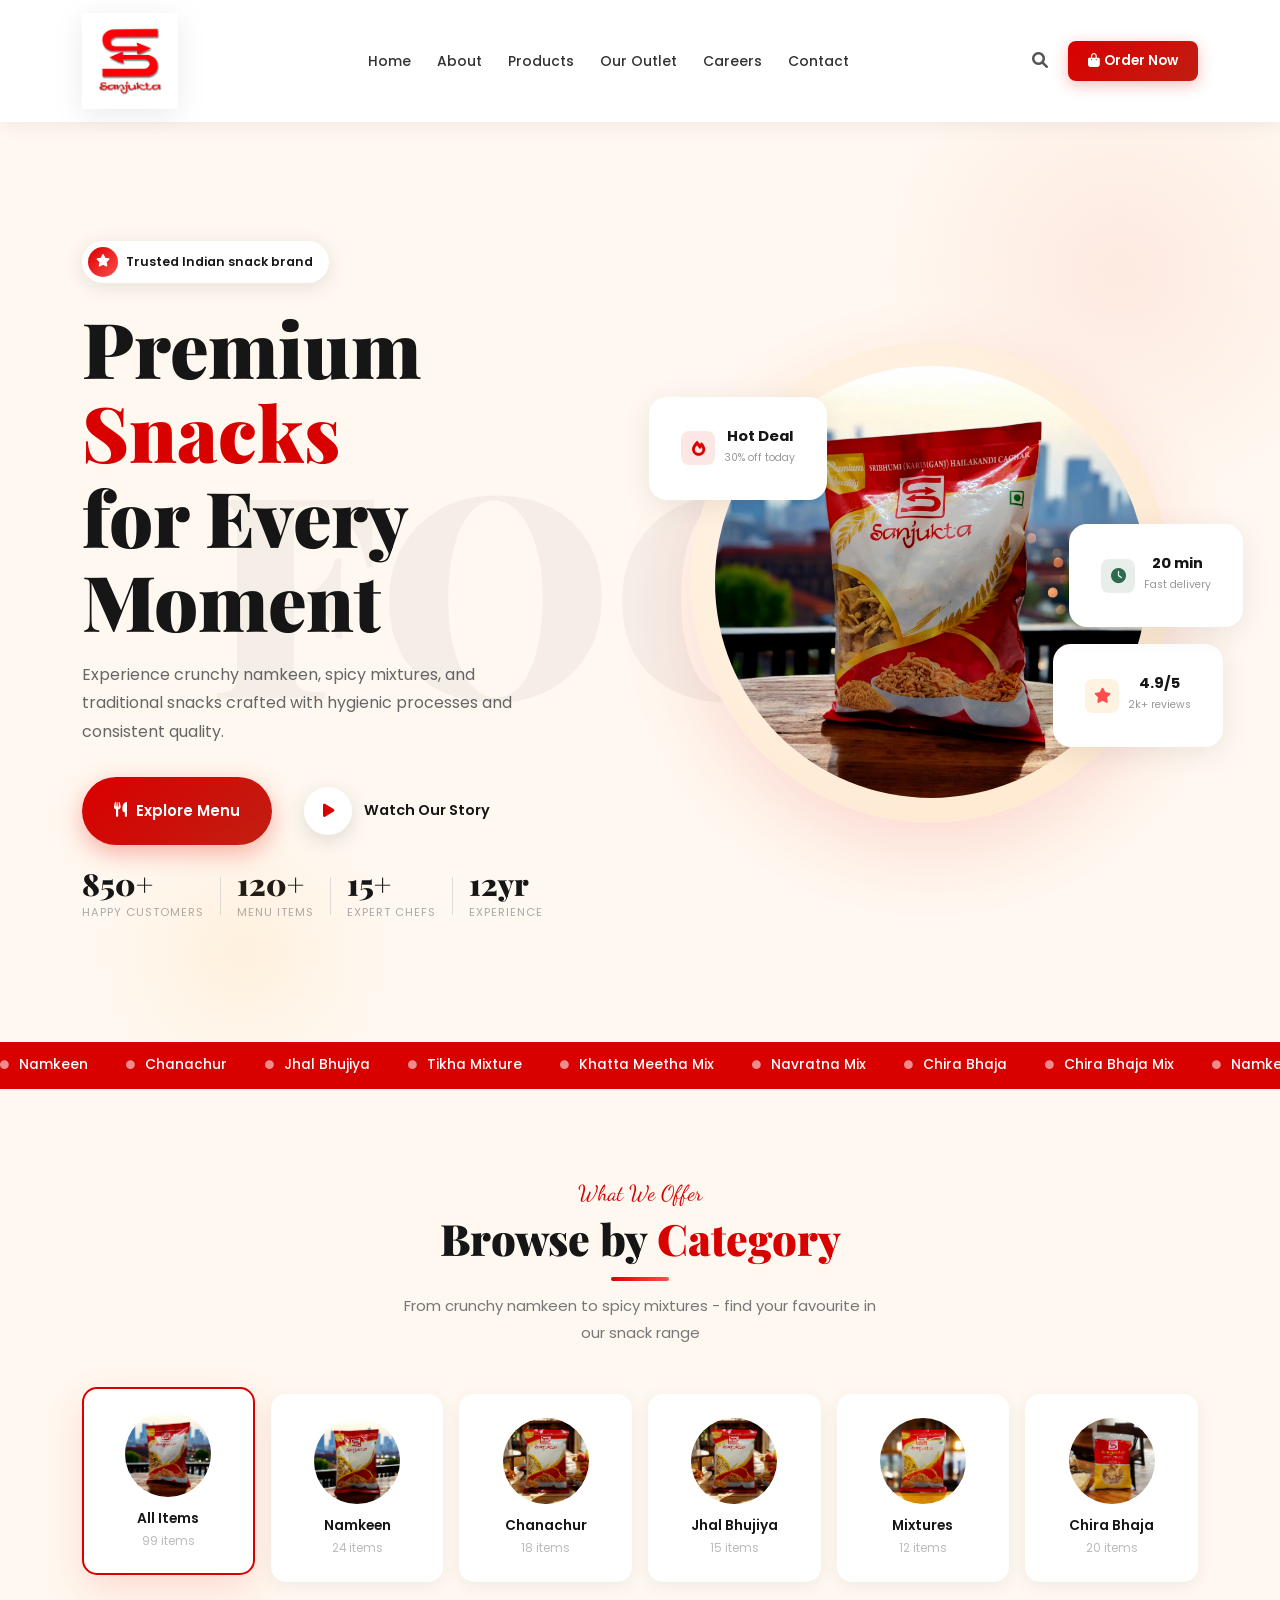
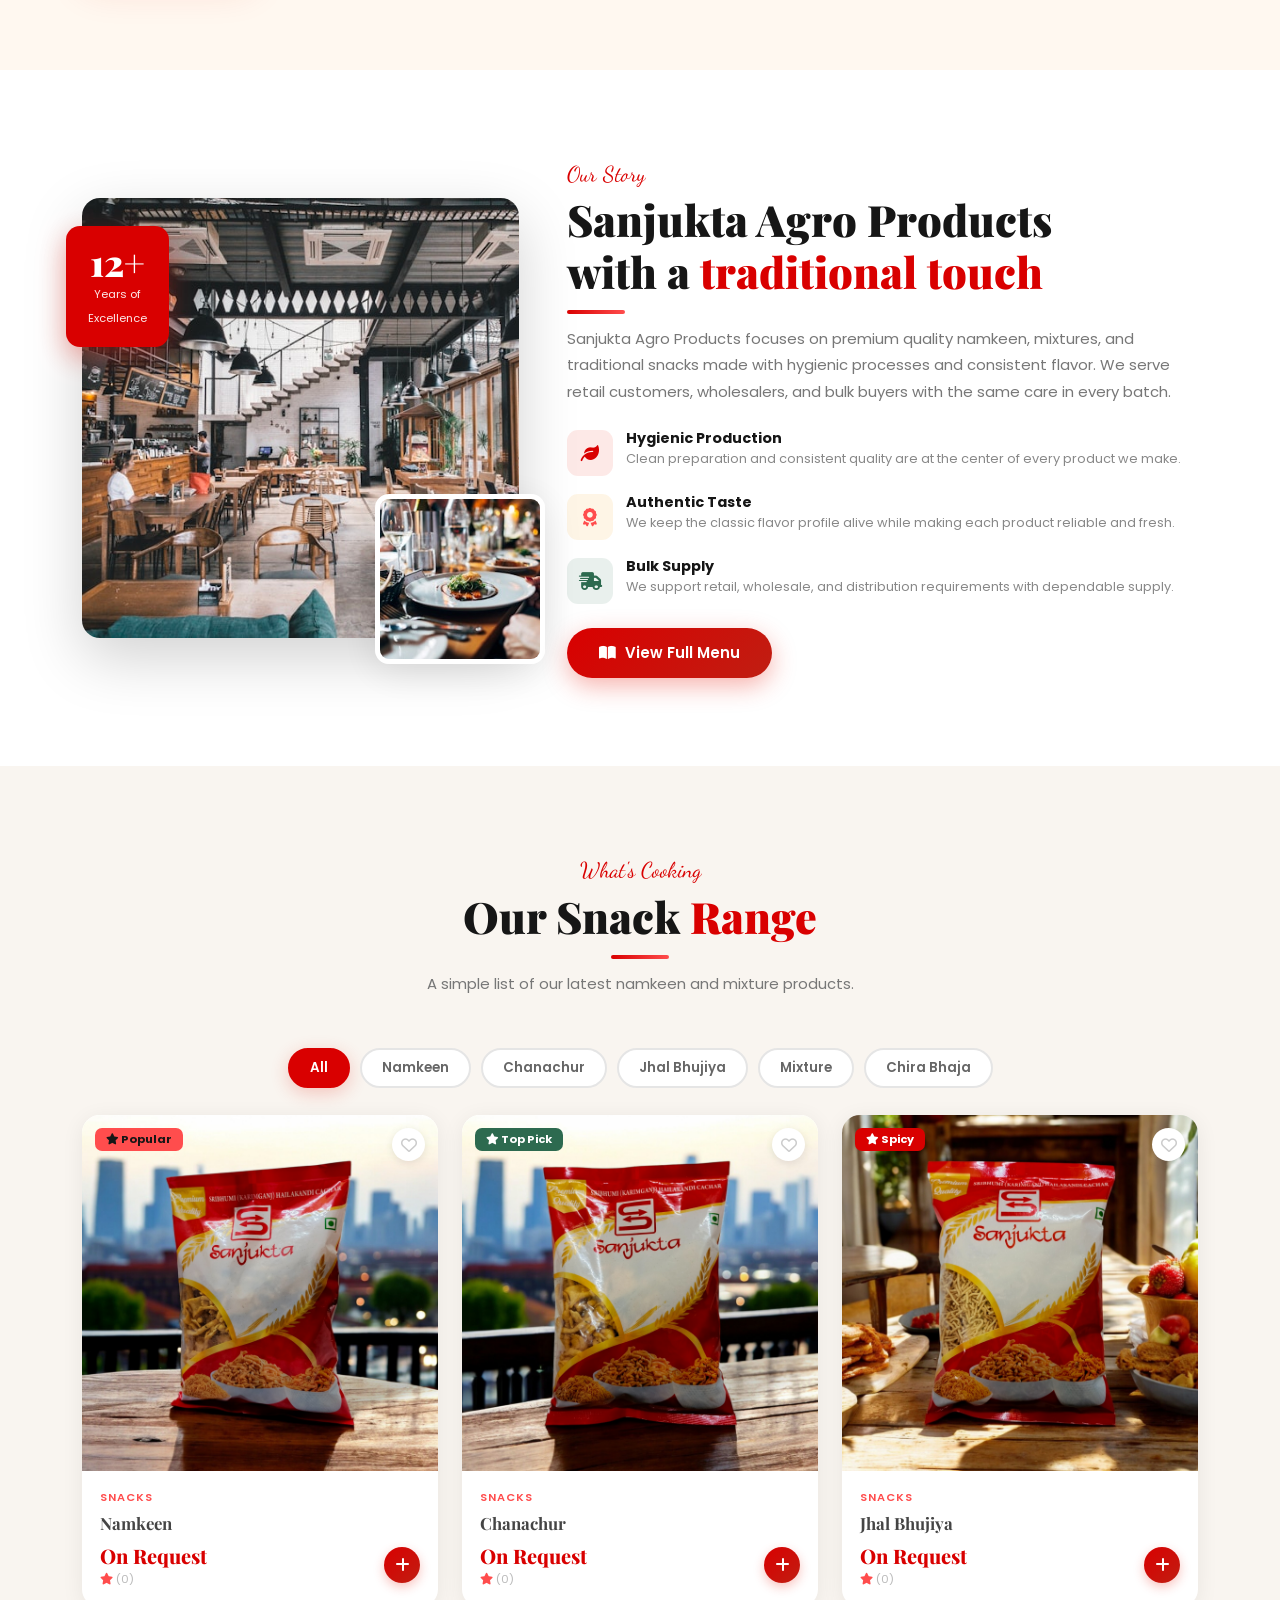
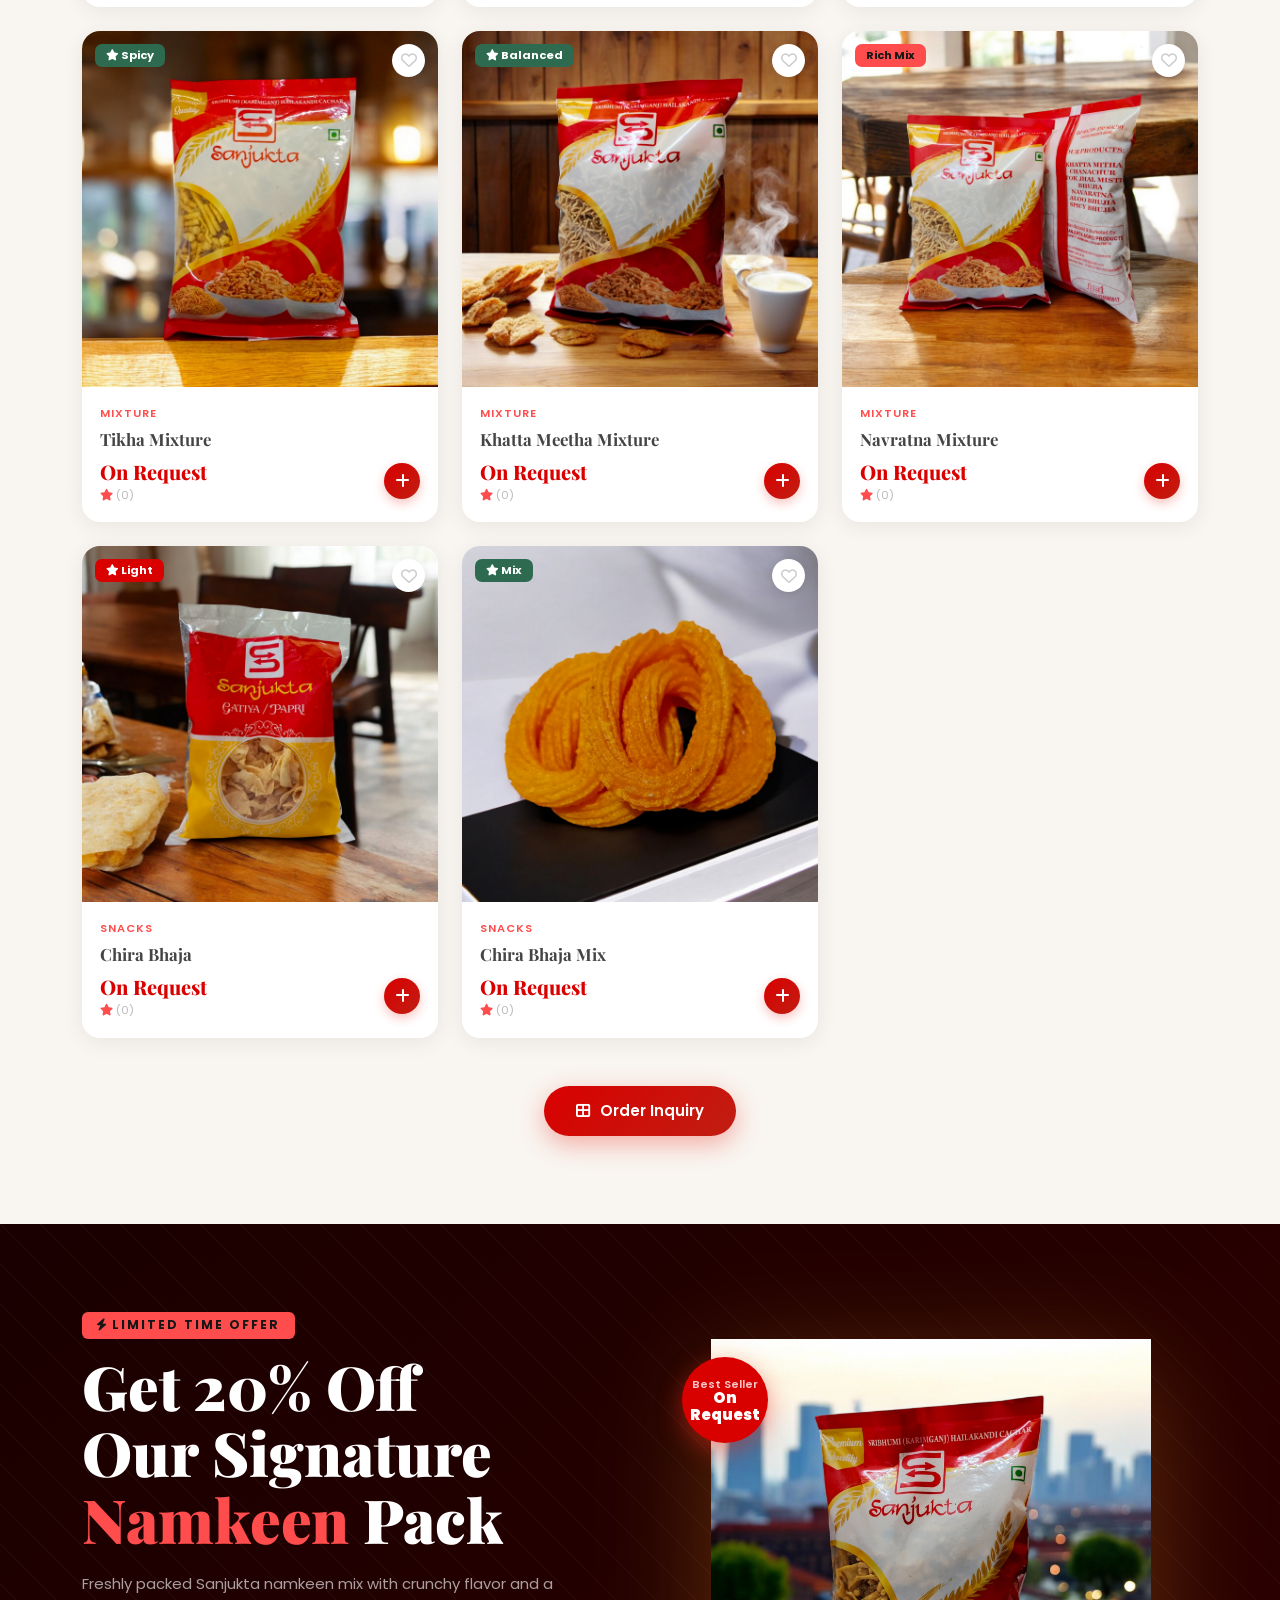
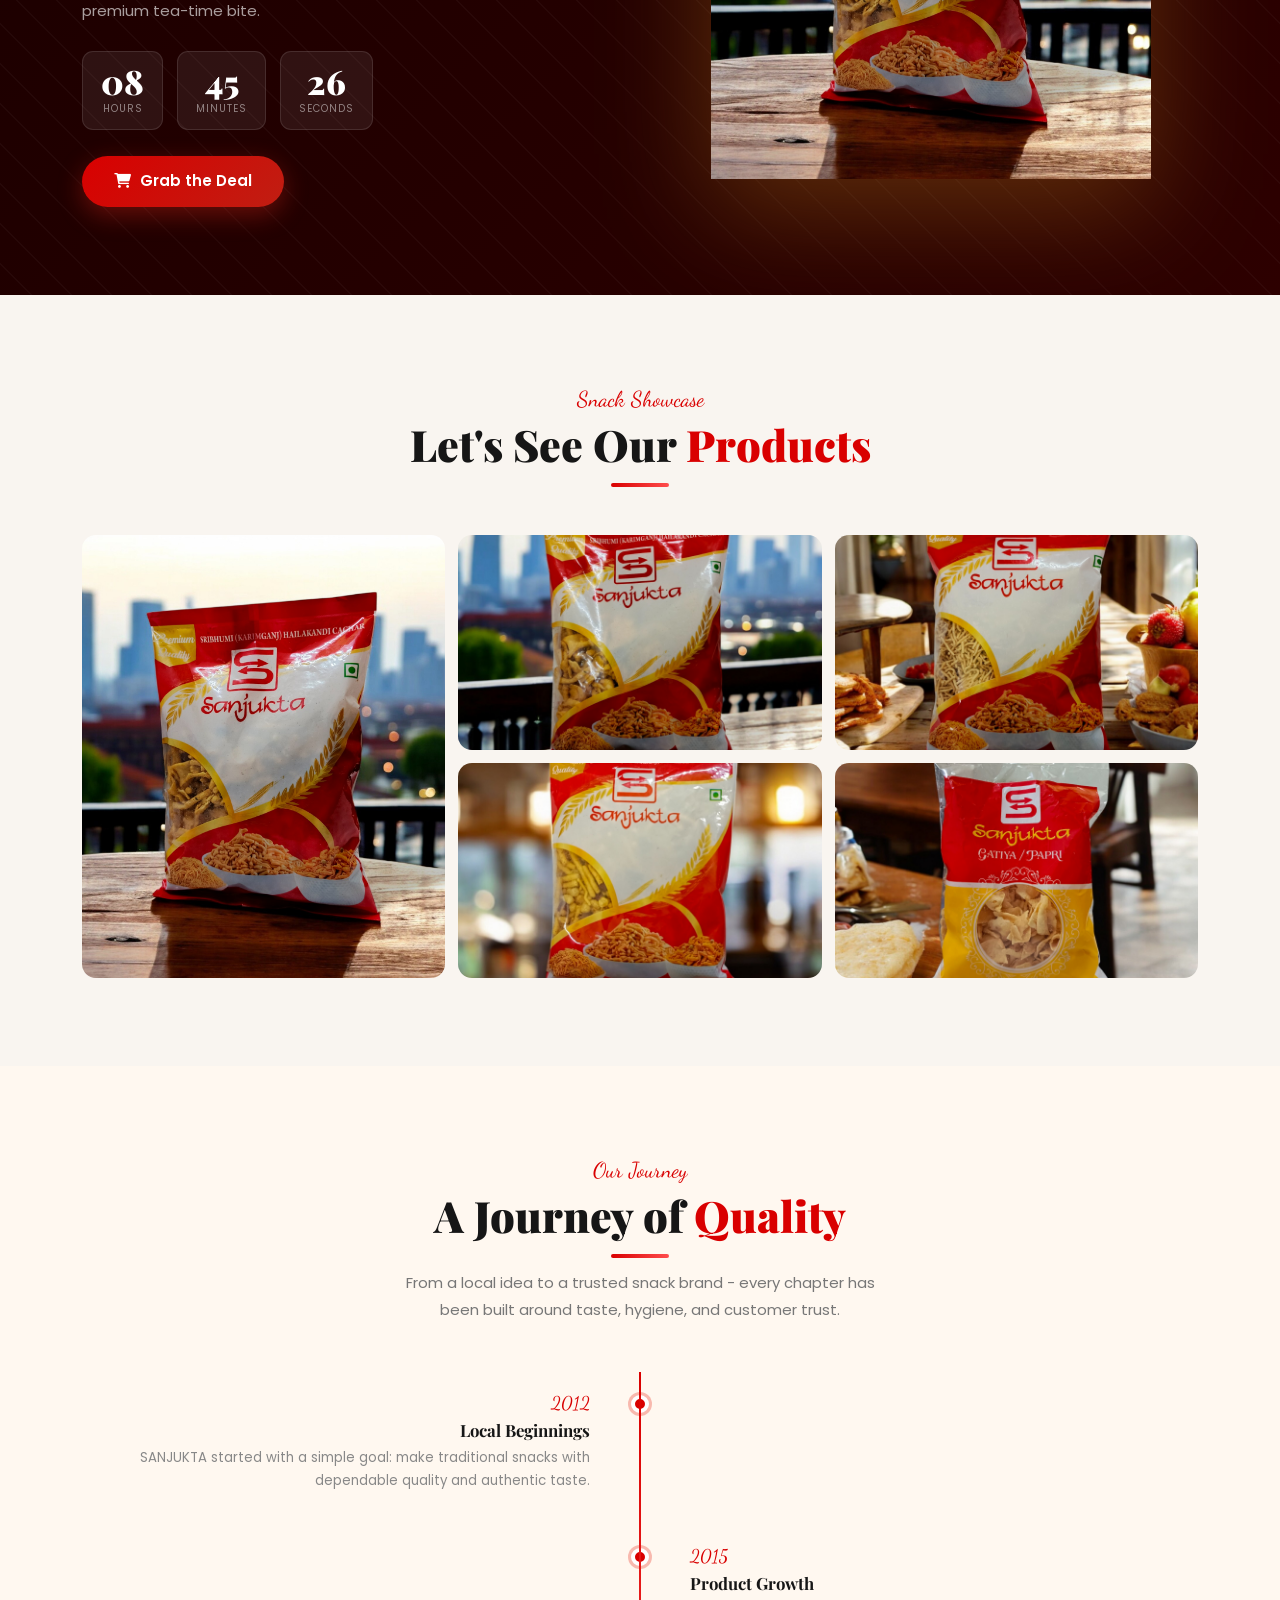
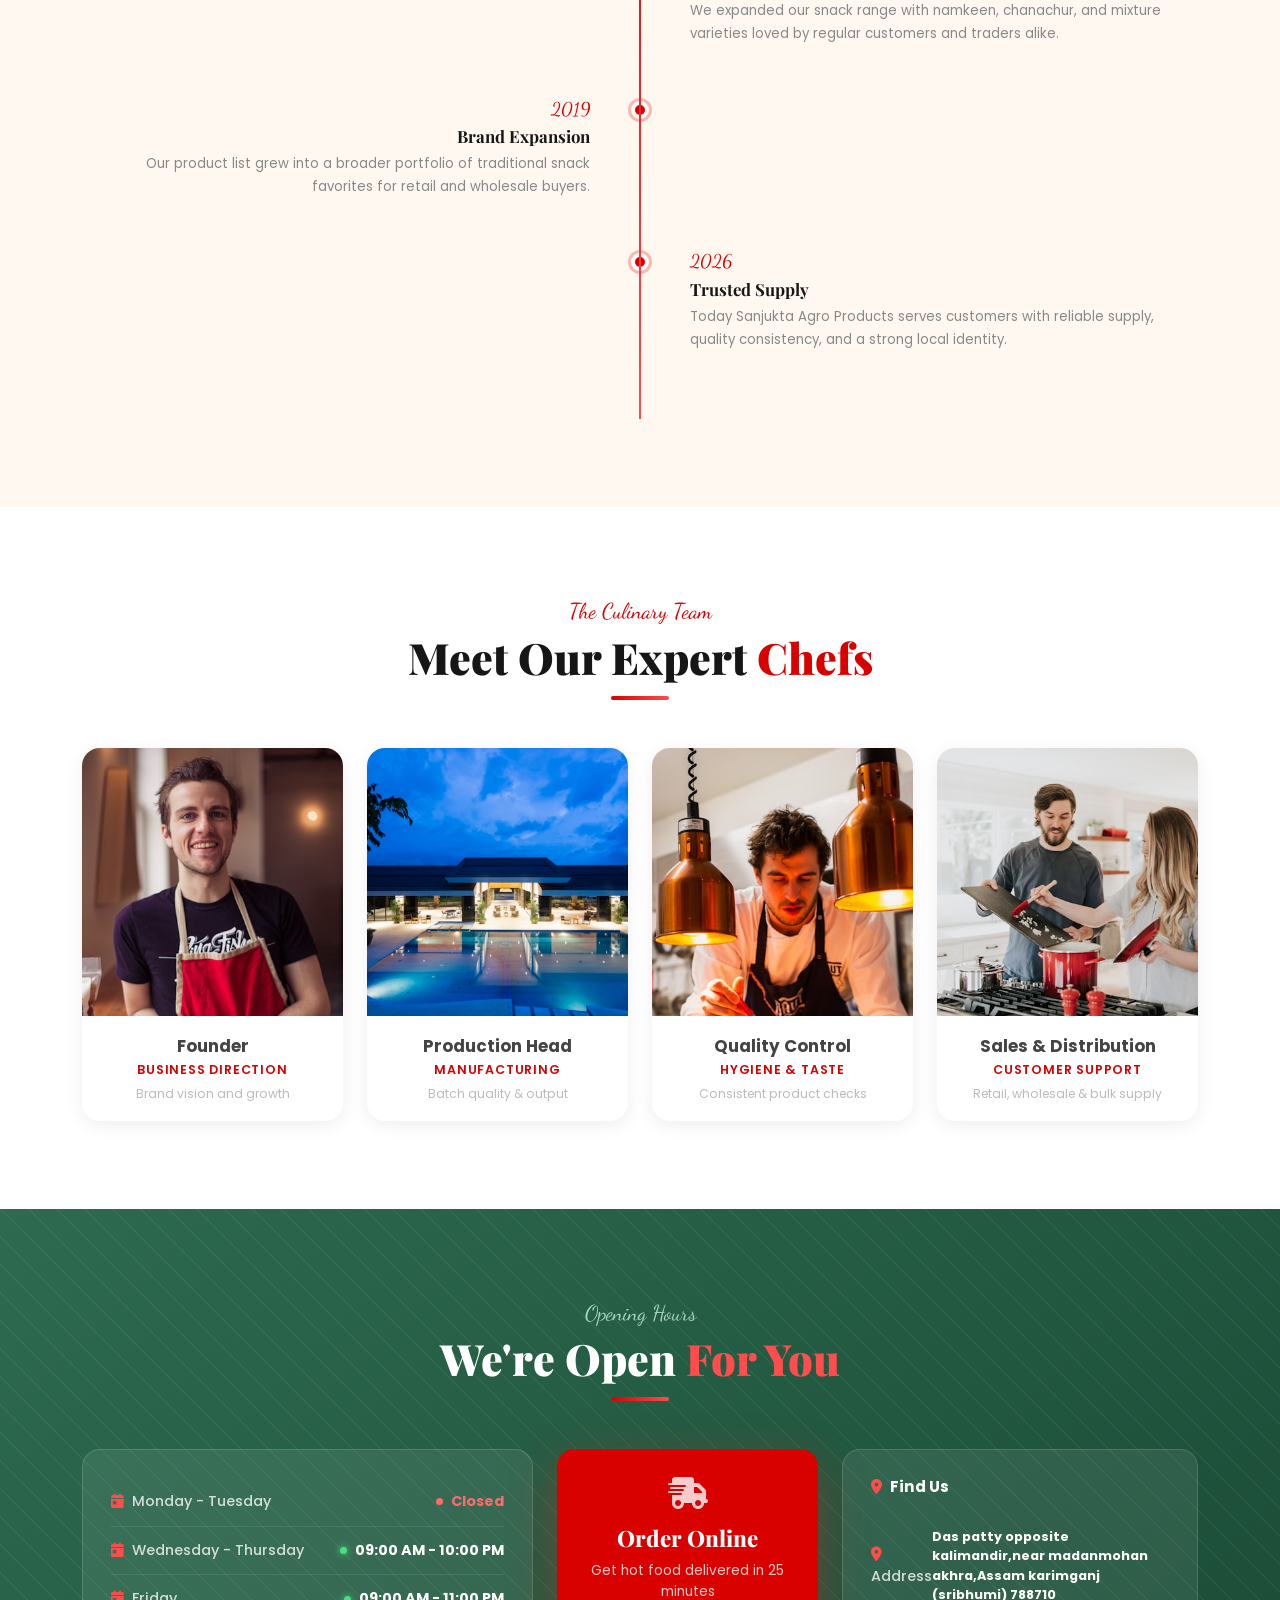
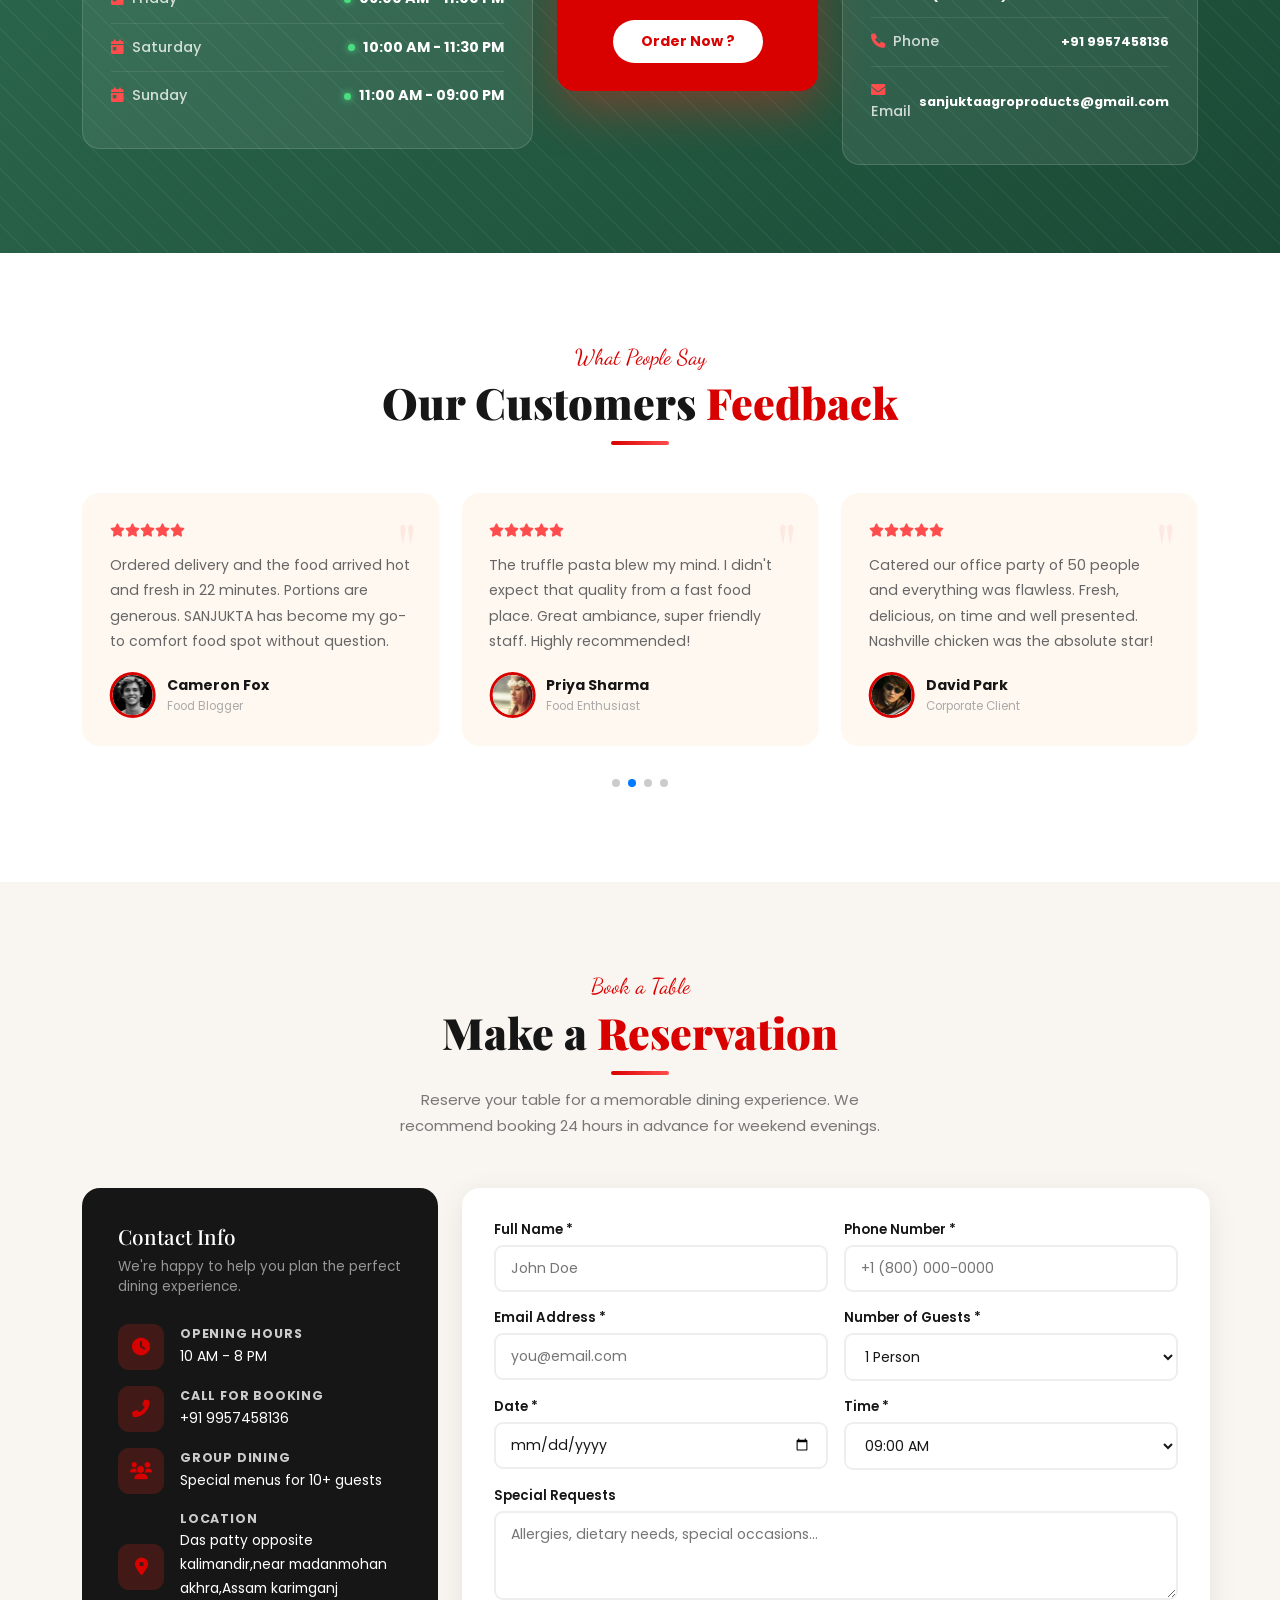
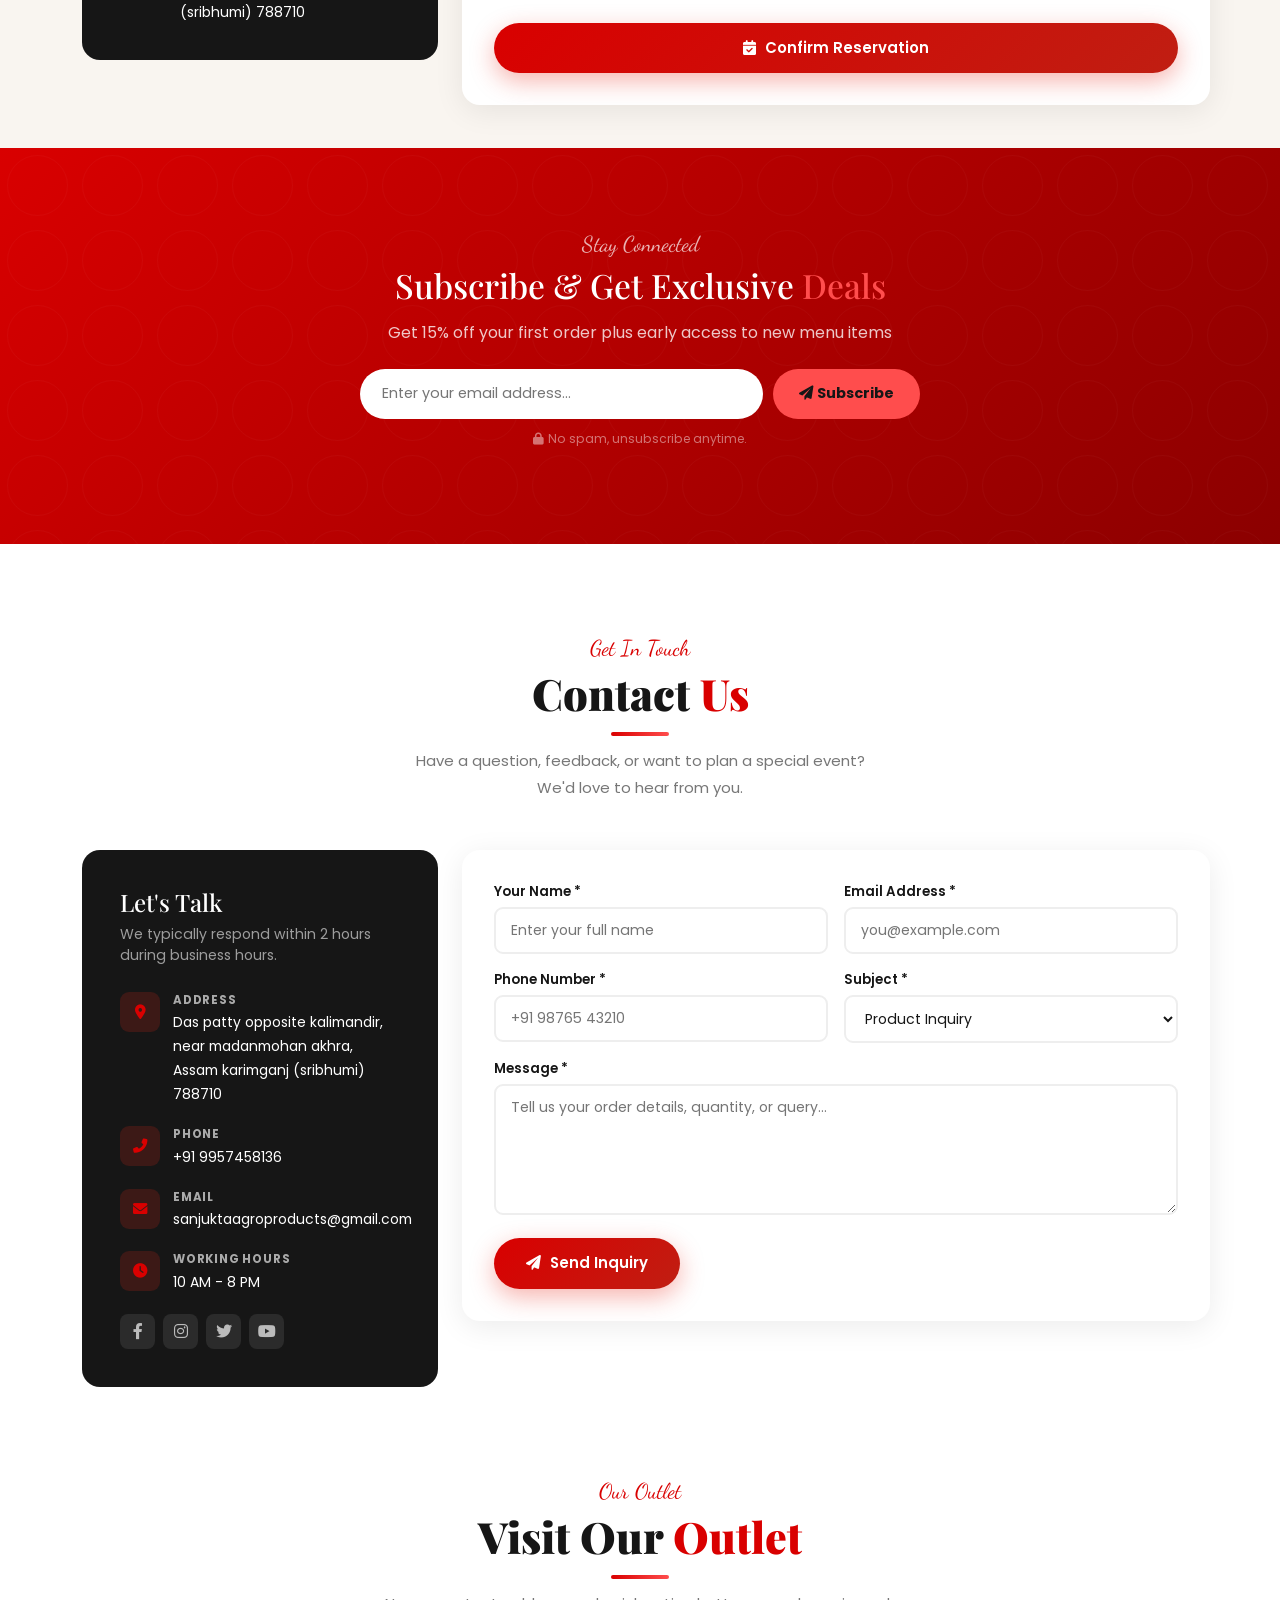
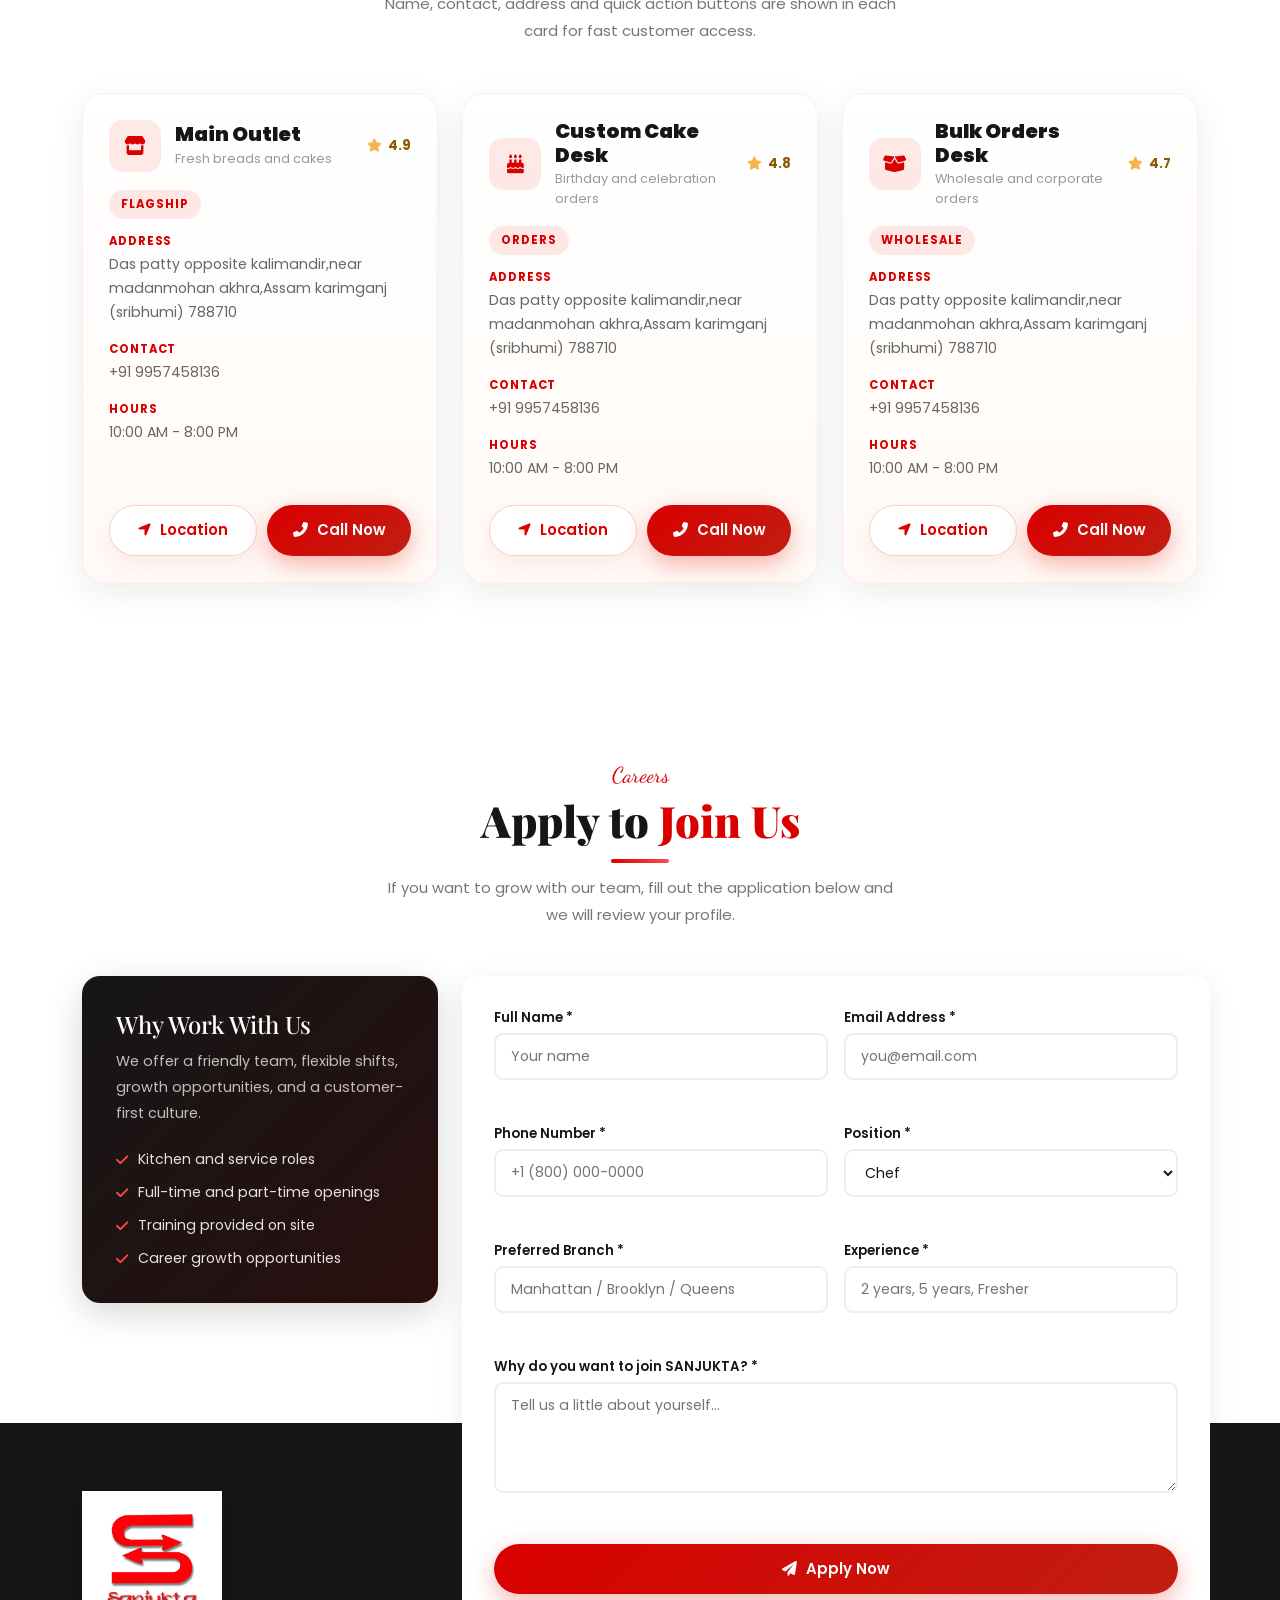
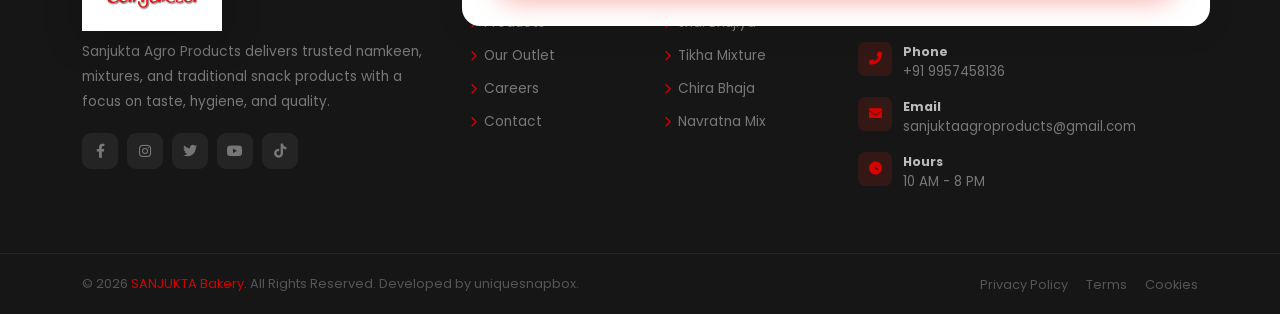
==== commit d7fc8c8a: "update Sanjukta site content" ====
--- a/sarab/index.html
+++ b/sarab/index.html
@@ -66,29 +66,29 @@
                <button><i class="fas fa-search"></i></button>
             </div>
             <!-- Categories inside search box -->
-            <div class="sovcats">
-               <div class="sovcat active" data-cat="all">
-                  <img src="img/menu/1.jpg" alt=""/>All Items
-               </div>
-               <div class="sovcat" data-cat="snacks">
-                  <img src="img/menu/1.jpg" alt=""/>Snacks
-               </div>
-               <div class="sovcat" data-cat="chanachur">
-                  <img src="img/menu/2.jpg" alt=""/>Chanachur
-               </div>
-               <div class="sovcat" data-cat="mixture">
-                  <img src="img/menu/3.jpg" alt=""/>Mixture
-               </div>
-               <div class="sovcat" data-cat="bhujiya">
-                  <img src="img/menu/4.jpg" alt=""/>Bhujiya
-               </div>
-               <div class="sovcat" data-cat="chira-bhaja">
-                  <img src="img/menu/5.jpg" alt=""/>Chira Bhaja
-               </div>
-               <div class="sovcat" data-cat="namkeen">
-                  <img src="img/menu/6.jpg" alt=""/>Namkeen Mix
-               </div>
-            </div>
+               <div class="sovcats">
+                  <div class="sovcat active" data-cat="all">
+                  <img src="img/product-gallery/Namkeen Mix/IMG_20250215_142701_310-Photoroom.jpg" alt=""/>All Items
+                  </div>
+                  <div class="sovcat" data-cat="all">
+                   <img src="img/product-gallery/Namkeen Mix/IMG_20250215_142707_213-Photoroom.jpg" alt=""/>All Snacks
+                  </div>
+                  <div class="sovcat" data-cat="chanachur">
+                  <img src="img/product-gallery/Namkeen Mix/IMG_20250215_142718_905-Photoroom.jpg" alt=""/>Chanachur
+                  </div>
+                  <div class="sovcat" data-cat="mixture">
+                  <img src="img/product-gallery/Namkeen Mix/IMG_20250215_143023_552-Photoroom.jpg" alt=""/>Mixture
+                  </div>
+                  <div class="sovcat" data-cat="jhal-bhujiya">
+                   <img src="img/product-gallery/Namkeen Mix/IMG_20250215_142849_743-Photoroom.jpg" alt=""/>Jhal Bhujiya
+                  </div>
+                  <div class="sovcat" data-cat="chira-bhaja">
+                  <img src="img/product-gallery/Chira Bhaja/IMG_20250215_142533_772-Photoroom.jpg" alt=""/>Chira Bhaja
+                  </div>
+                  <div class="sovcat" data-cat="namkeen">
+                  <img src="img/product-gallery/Namkeen Mix/IMG_20250215_142909_629-Photoroom.jpg" alt=""/>Namkeen Mix
+                  </div>
+               </div>
             <div class="sovtrend">
                <p><i class="fas fa-fire me-1" style="color:var(--secondary);"></i>Trending Searches</p>
                <span class="ttag">Namkeen</span>
@@ -137,7 +137,7 @@
                <div class="col-lg-6">
                   <div style="position:relative;text-align:center;">
                      <div class="hcircle">
-                        <img src="img/banner-img.jpg" alt="Burger"/>
+                        <img src="img/product-gallery/Namkeen Mix/IMG_20250215_142701_310-Photoroom.jpg" alt="Namkeen"/>
                      </div>
                      <div class="fcard fc1">
                         <div class="fcoi r"><i class="fas fa-fire"></i></div>
@@ -159,20 +159,22 @@
       <!-- MARQUEE -->
       <div class="mqsec">
          <div class="mqtrack">
-            <div class="mqitem"><i class="fas fa-circle"></i>Crispy Fried Chicken</div>
-            <div class="mqitem"><i class="fas fa-circle"></i>Gourmet Burgers</div>
-            <div class="mqitem"><i class="fas fa-circle"></i>Artisan Pizzas</div>
-            <div class="mqitem"><i class="fas fa-circle"></i>Fresh Wraps &amp; Rolls</div>
-            <div class="mqitem"><i class="fas fa-circle"></i>Loaded Fries</div>
-            <div class="mqitem"><i class="fas fa-circle"></i>Ice Cream Shakes</div>
-            <div class="mqitem"><i class="fas fa-circle"></i>Grilled Sandwiches</div>
-            <div class="mqitem"><i class="fas fa-circle"></i>Crispy Fried Chicken</div>
-            <div class="mqitem"><i class="fas fa-circle"></i>Gourmet Burgers</div>
-            <div class="mqitem"><i class="fas fa-circle"></i>Artisan Pizzas</div>
-            <div class="mqitem"><i class="fas fa-circle"></i>Fresh Wraps &amp; Rolls</div>
-            <div class="mqitem"><i class="fas fa-circle"></i>Loaded Fries</div>
-            <div class="mqitem"><i class="fas fa-circle"></i>Ice Cream Shakes</div>
-            <div class="mqitem"><i class="fas fa-circle"></i>Grilled Sandwiches</div>
+            <div class="mqitem"><i class="fas fa-circle"></i>Namkeen</div>
+            <div class="mqitem"><i class="fas fa-circle"></i>Chanachur</div>
+            <div class="mqitem"><i class="fas fa-circle"></i>Jhal Bhujiya</div>
+            <div class="mqitem"><i class="fas fa-circle"></i>Tikha Mixture</div>
+            <div class="mqitem"><i class="fas fa-circle"></i>Khatta Meetha Mix</div>
+            <div class="mqitem"><i class="fas fa-circle"></i>Navratna Mix</div>
+            <div class="mqitem"><i class="fas fa-circle"></i>Chira Bhaja</div>
+            <div class="mqitem"><i class="fas fa-circle"></i>Chira Bhaja Mix</div>
+            <div class="mqitem"><i class="fas fa-circle"></i>Namkeen</div>
+            <div class="mqitem"><i class="fas fa-circle"></i>Chanachur</div>
+            <div class="mqitem"><i class="fas fa-circle"></i>Jhal Bhujiya</div>
+            <div class="mqitem"><i class="fas fa-circle"></i>Tikha Mixture</div>
+            <div class="mqitem"><i class="fas fa-circle"></i>Khatta Meetha Mix</div>
+            <div class="mqitem"><i class="fas fa-circle"></i>Navratna Mix</div>
+            <div class="mqitem"><i class="fas fa-circle"></i>Chira Bhaja</div>
+            <div class="mqitem"><i class="fas fa-circle"></i>Chira Bhaja Mix</div>
          </div>
       </div>
       <!-- CATEGORY -->
@@ -187,42 +189,42 @@
             <div class="row g-3 justify-content-center">
                <div class="col-6 col-sm-4 col-md-3 col-lg-2" data-aos="zoom-in" data-aos-delay="0">
                   <div class="catcard active" data-filter="all">
-                     <img class="catimg" src="img/category/1.jpg" alt=""/>
+                     <img class="catimg" src="img/product-gallery/Namkeen Mix/IMG_20250215_142701_310-Photoroom.jpg" alt="All Items"/>
                      <div class="catnm">All Items</div>
                      <div class="catct">99 items</div>
                   </div>
                </div>
                <div class="col-6 col-sm-4 col-md-3 col-lg-2" data-aos="zoom-in" data-aos-delay="70">
-                  <div class="catcard" data-filter="burgers">
-                     <img class="catimg" src="img/category/2.jpg" alt=""/>
+                  <div class="catcard" data-filter="namkeen">
+                     <img class="catimg" src="img/product-gallery/Namkeen Mix/IMG_20250215_142707_213-Photoroom.jpg" alt="Namkeen"/>
                      <div class="catnm">Namkeen</div>
                      <div class="catct">24 items</div>
                   </div>
                </div>
                <div class="col-6 col-sm-4 col-md-3 col-lg-2" data-aos="zoom-in" data-aos-delay="140">
-                  <div class="catcard" data-filter="pizza">
-                     <img class="catimg" src="img/category/3.jpg" alt=""/>
+                  <div class="catcard" data-filter="chanachur">
+                     <img class="catimg" src="img/product-gallery/Namkeen Mix/IMG_20250215_142718_905-Photoroom.jpg" alt="Chanachur"/>
                      <div class="catnm">Chanachur</div>
                      <div class="catct">18 items</div>
                   </div>
                </div>
                <div class="col-6 col-sm-4 col-md-3 col-lg-2" data-aos="zoom-in" data-aos-delay="210">
-                  <div class="catcard" data-filter="chicken">
-                     <img class="catimg" src="img/category/4.jpg" alt=""/>
+                  <div class="catcard" data-filter="jhal-bhujiya">
+                     <img class="catimg" src="img/product-gallery/Namkeen Mix/IMG_20250215_142718_905-Photoroom.jpg" alt="Jhal Bhujiya"/>
                      <div class="catnm">Jhal Bhujiya</div>
                      <div class="catct">15 items</div>
                   </div>
                </div>
                <div class="col-6 col-sm-4 col-md-3 col-lg-2" data-aos="zoom-in" data-aos-delay="280">
-                  <div class="catcard" data-filter="wraps">
-                     <img class="catimg" src="img/category/5.jpg" alt=""/>
+                  <div class="catcard" data-filter="mixture">
+                     <img class="catimg" src="img/product-gallery/Namkeen Mix/IMG_20250215_143023_552-Photoroom.jpg" alt="Mixtures"/>
                      <div class="catnm">Mixtures</div>
                      <div class="catct">12 items</div>
                   </div>
                </div>
                <div class="col-6 col-sm-4 col-md-3 col-lg-2" data-aos="zoom-in" data-aos-delay="350">
-                  <div class="catcard" data-filter="desserts">
-                     <img class="catimg" src="img/category/6.jpg" alt=""/>
+                  <div class="catcard" data-filter="chira-bhaja">
+                     <img class="catimg" src="img/product-gallery/Chira Bhaja/IMG_20250215_142533_772-Photoroom.jpg" alt="Chira Bhaja"/>
                      <div class="catnm">Chira Bhaja</div>
                      <div class="catct">20 items</div>
                   </div>
@@ -285,15 +287,19 @@
                <div class="sline"></div>
                <p class="sdesc mx-auto" style="max-width:520px;">A simple list of our latest namkeen and mixture products.</p>
             </div>
-            <div class="text-center mb-4" data-aos="fade-up">
+            <div class="text-center mb-4 product-filters" data-aos="fade-up">
                <button class="filtbtn active" data-f="all">All</button>
-               <button class="filtbtn" data-f="snacks">Snacks</button>
+               <button class="filtbtn" data-f="namkeen">Namkeen</button>
+               <button class="filtbtn" data-f="chanachur">Chanachur</button>
+               <button class="filtbtn" data-f="jhal-bhujiya">Jhal Bhujiya</button>
+               <button class="filtbtn" data-f="mixture">Mixture</button>
+               <button class="filtbtn" data-f="chira-bhaja">Chira Bhaja</button>
             </div>
             <div class="row g-4" id="mgrid">
-               <div class="col-sm-6 col-lg-4 mwrap" data-c="snacks" data-aos="fade-up">
-                  <div class="mcard" data-img="img/menu/1.jpg" data-title="Namkeen" data-cat="Snacks" data-price="On Request" data-old="" data-rating="4.8" data-reviews="0" data-cal="0" data-time="0" data-desc="Crunchy everyday namkeen mix made for tea-time snacking." data-tags="Crunchy,Tea-Time,Everyday">
+               <div class="col-sm-6 col-lg-4 mwrap" data-c="namkeen" data-aos="fade-up">
+                  <div class="mcard" data-img="img/product-gallery/Namkeen Mix/IMG_20250215_142701_310-Photoroom.jpg" data-title="Namkeen" data-cat="Snacks" data-price="On Request" data-old="" data-rating="4.8" data-reviews="0" data-cal="0" data-time="0" data-desc="Crunchy everyday namkeen mix made for tea-time snacking." data-tags="Crunchy,Tea-Time,Everyday">
                      <div class="mimg">
-                        <img src="img/menu/1.jpg" alt="Namkeen"/>
+                        <img src="img/product-gallery/Namkeen Mix/IMG_20250215_142701_310-Photoroom.jpg" alt="Namkeen"/>
                         <div class="mbdg hot"><i class="fas fa-star"></i> Popular</div>
                         <div class="mhrt"><i class="far fa-heart"></i></div>
                      </div>
@@ -311,10 +317,10 @@
                      </div>
                   </div>
                </div>
-               <div class="col-sm-6 col-lg-4 mwrap" data-c="snacks" data-aos="fade-up" data-aos-delay="80">
-                  <div class="mcard" data-img="img/menu/2.jpg" data-title="Chanachur" data-cat="Snacks" data-price="On Request" data-old="" data-rating="4.8" data-reviews="0" data-cal="0" data-time="0" data-desc="Spicy masala chanachur with a bold crunchy finish." data-tags="Spicy,Crunchy,Masala">
+               <div class="col-sm-6 col-lg-4 mwrap" data-c="chanachur" data-aos="fade-up" data-aos-delay="80">
+                  <div class="mcard" data-img="img/product-gallery/Namkeen Mix/IMG_20250215_142707_213-Photoroom.jpg" data-title="Chanachur" data-cat="Snacks" data-price="On Request" data-old="" data-rating="4.8" data-reviews="0" data-cal="0" data-time="0" data-desc="Spicy masala chanachur with a bold crunchy finish." data-tags="Spicy,Crunchy,Masala">
                      <div class="mimg">
-                        <img src="img/menu/2.jpg" alt="Chanachur"/>
+                        <img src="img/product-gallery/Namkeen Mix/IMG_20250215_142707_213-Photoroom.jpg" alt="Chanachur"/>
                         <div class="mbdg new"><i class="fas fa-star"></i> Top Pick</div>
                         <div class="mhrt"><i class="far fa-heart"></i></div>
                      </div>
@@ -332,10 +338,10 @@
                      </div>
                   </div>
                </div>
-               <div class="col-sm-6 col-lg-4 mwrap" data-c="snacks" data-aos="fade-up" data-aos-delay="160">
-                  <div class="mcard" data-img="img/menu/3.jpg" data-title="Jhal Bhujiya" data-cat="Snacks" data-price="On Request" data-old="" data-rating="4.8" data-reviews="0" data-cal="0" data-time="0" data-desc="Tangy bhujiya with a sharp jhal flavor and crisp crunch." data-tags="Spicy,Crunchy,Jhal">
+               <div class="col-sm-6 col-lg-4 mwrap" data-c="jhal-bhujiya" data-aos="fade-up" data-aos-delay="160">
+                  <div class="mcard" data-img="img/product-gallery/Namkeen Mix/IMG_20250215_142718_905-Photoroom.jpg" data-title="Jhal Bhujiya" data-cat="Snacks" data-price="On Request" data-old="" data-rating="4.8" data-reviews="0" data-cal="0" data-time="0" data-desc="Tangy bhujiya with a sharp jhal flavor and crisp crunch." data-tags="Spicy,Crunchy,Jhal">
                      <div class="mimg">
-                        <img src="img/menu/3.jpg" alt="Jhal Bhujiya"/>
+                        <img src="img/product-gallery/Namkeen Mix/IMG_20250215_142718_905-Photoroom.jpg" alt="Jhal Bhujiya"/>
                         <div class="mbdg"><i class="fas fa-star"></i> Spicy</div>
                         <div class="mhrt"><i class="far fa-heart"></i></div>
                      </div>
@@ -353,10 +359,10 @@
                      </div>
                   </div>
                </div>
-               <div class="col-sm-6 col-lg-4 mwrap" data-c="snacks" data-aos="fade-up">
-                  <div class="mcard" data-img="img/menu/4.jpg" data-title="Tikha Mixture" data-cat="Snacks" data-price="On Request" data-old="" data-rating="4.8" data-reviews="0" data-cal="0" data-time="0" data-desc="Bold spicy mixture with a strong kick and crunchy bite." data-tags="Spicy,Crunchy,Mixture">
+               <div class="col-sm-6 col-lg-4 mwrap" data-c="mixture" data-aos="fade-up">
+                  <div class="mcard" data-img="img/product-gallery/Namkeen Mix/IMG_20250215_143023_552-Photoroom.jpg" data-title="Tikha Mixture" data-cat="Snacks" data-price="On Request" data-old="" data-rating="4.8" data-reviews="0" data-cal="0" data-time="0" data-desc="Bold spicy mixture with a strong kick and crunchy bite." data-tags="Spicy,Crunchy,Mixture">
                      <div class="mimg">
-                        <img src="img/menu/4.jpg" alt="Tikha Mixture"/>
+                        <img src="img/product-gallery/Namkeen Mix/IMG_20250215_143023_552-Photoroom.jpg" alt="Tikha Mixture"/>
                         <div class="mbdg new"><i class="fas fa-star"></i> Spicy</div>
                         <div class="mhrt"><i class="far fa-heart"></i></div>
                      </div>
@@ -374,10 +380,10 @@
                      </div>
                   </div>
                </div>
-               <div class="col-sm-6 col-lg-4 mwrap" data-c="snacks" data-aos="fade-up" data-aos-delay="80">
-                  <div class="mcard" data-img="img/menu/5.jpg" data-title="Khatta Meetha Mixture" data-cat="Snacks" data-price="On Request" data-old="" data-rating="4.8" data-reviews="0" data-cal="0" data-time="0" data-desc="Sweet and tangy mixture with balanced crunch." data-tags="Sweet,Crunchy,Mixture">
+               <div class="col-sm-6 col-lg-4 mwrap" data-c="mixture" data-aos="fade-up" data-aos-delay="80">
+                  <div class="mcard" data-img="img/product-gallery/Namkeen Mix/IMG_20250215_142849_743-Photoroom.jpg" data-title="Khatta Meetha Mixture" data-cat="Snacks" data-price="On Request" data-old="" data-rating="4.8" data-reviews="0" data-cal="0" data-time="0" data-desc="Sweet and tangy mixture with balanced crunch." data-tags="Sweet,Crunchy,Mixture">
                      <div class="mimg">
-                        <img src="img/menu/5.jpg" alt="Khatta Meetha Mixture"/>
+                        <img src="img/product-gallery/Namkeen Mix/IMG_20250215_142849_743-Photoroom.jpg" alt="Khatta Meetha Mixture"/>
                         <div class="mbdg new"><i class="fas fa-star"></i> Balanced</div>
                         <div class="mhrt"><i class="far fa-heart"></i></div>
                      </div>
@@ -395,10 +401,10 @@
                      </div>
                   </div>
                </div>
-               <div class="col-sm-6 col-lg-4 mwrap" data-c="snacks" data-aos="fade-up" data-aos-delay="160">
-                  <div class="mcard" data-img="img/menu/6.jpg" data-title="Navratna Mixture" data-cat="Snacks" data-price="On Request" data-old="" data-rating="4.8" data-reviews="0" data-cal="0" data-time="0" data-desc="A rich navratna style mixture with multi-texture crunch." data-tags="Crunchy,Mixture,Rich">
+               <div class="col-sm-6 col-lg-4 mwrap" data-c="mixture" data-aos="fade-up" data-aos-delay="160">
+                  <div class="mcard" data-img="img/product-gallery/Namkeen Mix/IMG_20250215_142909_629-Photoroom.jpg" data-title="Navratna Mixture" data-cat="Snacks" data-price="On Request" data-old="" data-rating="4.8" data-reviews="0" data-cal="0" data-time="0" data-desc="A rich navratna style mixture with multi-texture crunch." data-tags="Crunchy,Mixture,Rich">
                      <div class="mimg">
-                        <img src="img/menu/6.jpg" alt="Navratna Mixture"/>
+                        <img src="img/product-gallery/Namkeen Mix/IMG_20250215_142909_629-Photoroom.jpg" alt="Navratna Mixture"/>
                         <div class="mbdg hot">Rich Mix</div>
                         <div class="mhrt"><i class="far fa-heart"></i></div>
                      </div>
@@ -416,10 +422,10 @@
                      </div>
                   </div>
                </div>
-               <div class="col-sm-6 col-lg-4 mwrap" data-c="snacks" data-aos="fade-up">
-                  <div class="mcard" data-img="img/menu/1.jpg" data-title="Chira Bhaja" data-cat="Snacks" data-price="On Request" data-old="" data-rating="4.8" data-reviews="0" data-cal="0" data-time="0" data-desc="Lightly roasted chira bhaja with a crisp finish." data-tags="Light,Crisp,Everyday">
+               <div class="col-sm-6 col-lg-4 mwrap" data-c="chira-bhaja" data-aos="fade-up">
+                  <div class="mcard" data-img="img/product-gallery/Chira Bhaja/IMG_20250215_142533_772-Photoroom.jpg" data-title="Chira Bhaja" data-cat="Snacks" data-price="On Request" data-old="" data-rating="4.8" data-reviews="0" data-cal="0" data-time="0" data-desc="Lightly roasted chira bhaja with a crisp finish." data-tags="Light,Crisp,Everyday">
                      <div class="mimg">
-                        <img src="img/menu/1.jpg" alt="Chira Bhaja"/>
+                        <img src="img/product-gallery/Chira Bhaja/IMG_20250215_142533_772-Photoroom.jpg" alt="Chira Bhaja"/>
                         <div class="mbdg"><i class="fas fa-star"></i> Light</div>
                         <div class="mhrt"><i class="far fa-heart"></i></div>
                      </div>
@@ -437,10 +443,10 @@
                      </div>
                   </div>
                </div>
-               <div class="col-sm-6 col-lg-4 mwrap" data-c="snacks" data-aos="fade-up" data-aos-delay="80">
-                  <div class="mcard" data-img="img/menu/2.jpg" data-title="Chira Bhaja Mix" data-cat="Snacks" data-price="On Request" data-old="" data-rating="4.8" data-reviews="0" data-cal="0" data-time="0" data-desc="A mixed chira bhaja blend with extra crunch." data-tags="Crunchy,Blend,Tea-Time">
+               <div class="col-sm-6 col-lg-4 mwrap" data-c="chira-bhaja" data-aos="fade-up" data-aos-delay="80">
+                  <div class="mcard" data-img="img/product-gallery/Chira Bhaja/IMG_20241215_150243_661-Photoroom.jpg" data-title="Chira Bhaja Mix" data-cat="Snacks" data-price="On Request" data-old="" data-rating="4.8" data-reviews="0" data-cal="0" data-time="0" data-desc="A mixed chira bhaja blend with extra crunch." data-tags="Crunchy,Blend,Tea-Time">
                      <div class="mimg">
-                        <img src="img/menu/2.jpg" alt="Chira Bhaja Mix"/>
+                        <img src="img/product-gallery/Chira Bhaja/IMG_20241215_150243_661-Photoroom.jpg" alt="Chira Bhaja Mix"/>
                         <div class="mbdg new"><i class="fas fa-star"></i> Mix</div>
                         <div class="mhrt"><i class="far fa-heart"></i></div>
                      </div>
@@ -496,8 +502,8 @@
             <div class="row align-items-center g-5">
                <div class="col-lg-6" data-aos="fade-right">
                   <div class="sptag"><i class="fas fa-bolt me-1"></i>Limited Time Offer</div>
-                  <h2 class="sptitle">Get 30% Off<br/>Our Signature<br/><span>Burger</span> Meal</h2>
-                  <p class="spdesc">Don't miss our weekend special - grab our award-winning signature burger combo with loaded fries and a premium shake at an unbeatable price.</p>
+                  <h2 class="sptitle">Get 20% Off<br/>Our Signature<br/><span>Namkeen</span> Pack</h2>
+                  <p class="spdesc">Freshly packed Sanjukta namkeen mix with crunchy flavor and a premium tea-time bite.</p>
                   <div class="cdwrap">
                      <div class="cditem"><span class="cdnum" id="cdH">08</span><span class="cdlbl">Hours</span></div>
                      <div class="cditem"><span class="cdnum" id="cdM">45</span><span class="cdlbl">Minutes</span></div>
@@ -508,8 +514,8 @@
                <div class="col-lg-6" data-aos="fade-left">
                   <div class="spimgw">
                      <div class="spglow"></div>
-                     <div class="sppbdg"><span class="old">$24.99</span><span class="np">$17.49</span></div>
-                     <img src="img/off-img.jpg" alt="Special Burger"/>
+                     <div class="sppbdg"><span class="old">Best Seller</span><span class="np">On Request</span></div>
+                     <img src="img/product-gallery/Namkeen Mix/IMG_20250215_142701_310-Photoroom.jpg" alt="Special Namkeen"/>
                   </div>
                </div>
             </div>
@@ -523,50 +529,50 @@
       <section id="gallery">
          <div class="container">
             <div class="text-center mb-5" data-aos="fade-up">
-               <span class="slbl">Food Showcase</span>
-               <h2 class="stitle">Let's See Our <span>Fast Food</span></h2>
+               <span class="slbl">Snack Showcase</span>
+               <h2 class="stitle">Let's See Our <span>Products</span></h2>
                <div class="sline"></div>
             </div>
             <div class="ggrid" data-aos="fade-up">
                <div class="gitem"
                   data-gi="0"
-                  data-gimg="img/portfolio/work1.jpg"
-                  data-gtitle="Gourmet Burgers"
-                  data-gdesc="Our award-winning smash burgers, hand-crafted with 100% premium beef, aged cheddar and house-made sauces.">
-                  <img src="img/portfolio/work1.jpg" alt="Burgers"/>
-                  <div class="gover"><span><i class="fas fa-expand-alt"></i> Gourmet Burgers</span></div>
+                  data-gimg="img/product-gallery/Namkeen Mix/IMG_20250215_142701_310-Photoroom.jpg"
+                  data-gtitle="Namkeen"
+                  data-gdesc="Crunchy everyday namkeen mix with a fresh tea-time bite.">
+                  <img src="img/product-gallery/Namkeen Mix/IMG_20250215_142701_310-Photoroom.jpg" alt="Namkeen"/>
+                  <div class="gover"><span><i class="fas fa-expand-alt"></i> Namkeen</span></div>
                </div>
                <div class="gitem"
                   data-gi="1"
-                  data-gimg="img/portfolio/work2.jpg"
-                  data-gtitle="Wood-Fired Pizza"
-                  data-gdesc="Authentic Neapolitan-style pizzas fired at 900deg F in our wood-burning stone oven for the perfect char.">
-                  <img src="img/portfolio/work2.jpg" alt="Pizza"/>
-                  <div class="gover"><span><i class="fas fa-expand-alt"></i> Wood-Fired Pizza</span></div>
+                  data-gimg="img/product-gallery/Namkeen Mix/IMG_20250215_142707_213-Photoroom.jpg"
+                  data-gtitle="Chanachur"
+                  data-gdesc="Spicy masala chanachur with a bold crunchy finish.">
+                  <img src="img/product-gallery/Namkeen Mix/IMG_20250215_142707_213-Photoroom.jpg" alt="Chanachur"/>
+                  <div class="gover"><span><i class="fas fa-expand-alt"></i> Chanachur</span></div>
                </div>
                <div class="gitem"
                   data-gi="2"
-                  data-gimg="img/portfolio/work3.jpg"
-                  data-gtitle="Crispy Fried Chicken"
-                  data-gdesc="Double-brined, hand-battered chicken fried to golden perfection using our 15-spice secret blend.">
-                  <img src="img/portfolio/work3.jpg" alt="Chicken"/>
-                  <div class="gover"><span><i class="fas fa-expand-alt"></i> Crispy Fried Chicken</span></div>
+                  data-gimg="img/product-gallery/Namkeen Mix/IMG_20250215_142718_905-Photoroom.jpg"
+                  data-gtitle="Jhal Bhujiya"
+                  data-gdesc="Tangy bhujiya with a sharp jhal flavor and crisp crunch.">
+                  <img src="img/product-gallery/Namkeen Mix/IMG_20250215_142718_905-Photoroom.jpg" alt="Jhal Bhujiya"/>
+                  <div class="gover"><span><i class="fas fa-expand-alt"></i> Jhal Bhujiya</span></div>
                </div>
                <div class="gitem"
                   data-gi="3"
-                  data-gimg="img/portfolio/work4.jpg"
-                  data-gtitle="Sweet Desserts"
-                  data-gdesc="Handcrafted desserts - from molten lava cakes to artisan ice cream sundaes and seasonal pastries.">
-                  <img src="img/portfolio/work4.jpg" alt="Desserts"/>
-                  <div class="gover"><span><i class="fas fa-expand-alt"></i> Sweet Desserts</span></div>
+                  data-gimg="img/product-gallery/Namkeen Mix/IMG_20250215_143023_552-Photoroom.jpg"
+                  data-gtitle="Tikha Mixture"
+                  data-gdesc="Bold spicy mixture with a strong kick and crunchy bite.">
+                  <img src="img/product-gallery/Namkeen Mix/IMG_20250215_143023_552-Photoroom.jpg" alt="Tikha Mixture"/>
+                  <div class="gover"><span><i class="fas fa-expand-alt"></i> Tikha Mixture</span></div>
                </div>
                <div class="gitem"
                   data-gi="4"
-                  data-gimg="img/portfolio/work5.jpg"
-                  data-gtitle="Fresh Wraps &amp; Rolls"
-                  data-gdesc="Loaded fresh wraps packed with grilled proteins, crunchy vegetables and our house-made sauces.">
-                  <img src="img/portfolio/work5.jpg" alt="Wraps"/>
-                  <div class="gover"><span><i class="fas fa-expand-alt"></i> Fresh Wraps &amp; Rolls</span></div>
+                  data-gimg="img/product-gallery/Chira Bhaja/IMG_20250215_142533_772-Photoroom.jpg"
+                  data-gtitle="Chira Bhaja"
+                  data-gdesc="Lightly roasted chira bhaja with a crisp finish.">
+                  <img src="img/product-gallery/Chira Bhaja/IMG_20250215_142533_772-Photoroom.jpg" alt="Chira Bhaja"/>
+                  <div class="gover"><span><i class="fas fa-expand-alt"></i> Chira Bhaja</span></div>
                </div>
             </div>
          </div>
@@ -685,9 +691,9 @@
                         <div class="chsoc"><a href="#"><i class="fab fa-instagram"></i></a><a href="#"><i class="fab fa-facebook-f"></i></a><a href="#"><i class="fab fa-twitter"></i></a></div>
                      </div>
                      <div class="chbody">
-                        <div class="chnm">Alice Mortal</div>
-                        <div class="chrole">Head Chef</div>
-                        <div class="chexp">12 years experience</div>
+                        <div class="chnm">Founder</div>
+                        <div class="chrole">Business Direction</div>
+                        <div class="chexp">Brand vision and growth</div>
                      </div>
                   </div>
                </div>
@@ -698,9 +704,9 @@
                         <div class="chsoc"><a href="#"><i class="fab fa-instagram"></i></a><a href="#"><i class="fab fa-facebook-f"></i></a><a href="#"><i class="fab fa-twitter"></i></a></div>
                      </div>
                      <div class="chbody">
-                        <div class="chnm">Michael Corn</div>
-                        <div class="chrole">Grill Master</div>
-                        <div class="chexp">8 years experience</div>
+                        <div class="chnm">Production Head</div>
+                        <div class="chrole">Manufacturing</div>
+                        <div class="chexp">Batch quality &amp; output</div>
                      </div>
                   </div>
                </div>
@@ -711,9 +717,9 @@
                         <div class="chsoc"><a href="#"><i class="fab fa-instagram"></i></a><a href="#"><i class="fab fa-facebook-f"></i></a><a href="#"><i class="fab fa-twitter"></i></a></div>
                      </div>
                      <div class="chbody">
-                        <div class="chnm">Faz Chowdel</div>
-                        <div class="chrole">Pastry Chef</div>
-                        <div class="chexp">10 years experience</div>
+                        <div class="chnm">Quality Control</div>
+                        <div class="chrole">Hygiene &amp; Taste</div>
+                        <div class="chexp">Consistent product checks</div>
                      </div>
                   </div>
                </div>
@@ -724,9 +730,9 @@
                         <div class="chsoc"><a href="#"><i class="fab fa-instagram"></i></a><a href="#"><i class="fab fa-facebook-f"></i></a><a href="#"><i class="fab fa-twitter"></i></a></div>
                      </div>
                      <div class="chbody">
-                        <div class="chnm">William Latnum</div>
-                        <div class="chrole">Pizza Artisan</div>
-                        <div class="chexp">9 years experience</div>
+                        <div class="chnm">Sales &amp; Distribution</div>
+                        <div class="chrole">Customer Support</div>
+                        <div class="chexp">Retail, wholesale &amp; bulk supply</div>
                      </div>
                   </div>
                </div>
@@ -958,61 +964,6 @@
          </div>
       </section>
 	  
-      <!-- BLOG -->
-      <section id="blog">
-         <div class="container">
-            <div class="text-center mb-5" data-aos="fade-up">
-               <span class="slbl">News &amp; Updates</span>
-               <h2 class="stitle">Our Latest <span>Blog</span> Posts</h2>
-               <div class="sline"></div>
-            </div>
-            <div class="row g-4">
-               <div class="col-md-6 col-lg-4" data-aos="fade-up" data-aos-delay="0">
-                  <div class="blcard">
-                     <div class="blimg">
-                        <img src="img/blog/1.jpg" alt=""/>
-                        <div class="bldatebdg"><span class="bd">14</span><span class="bm">Mar</span></div>
-                     </div>
-                     <div class="blbody">
-                        <div class="bltag">Food &amp; Health</div>
-                        <div class="bltit"><a href="#">Healthy Fast Food: A Myth or Beautiful Reality</a></div>
-                        <div class="blmeta"><span><i class="fas fa-user"></i>James Writer</span><span><i class="fas fa-comment"></i>24 Comments</span></div>
-                        <a href="#" class="blmore">Read More <i class="fas fa-arrow-right"></i></a>
-                     </div>
-                  </div>
-               </div>
-               <div class="col-md-6 col-lg-4" data-aos="fade-up" data-aos-delay="80">
-                  <div class="blcard">
-                     <div class="blimg">
-                        <img src="img/blog/2.jpg" alt=""/>
-                        <div class="bldatebdg"><span class="bd">28</span><span class="bm">Feb</span></div>
-                     </div>
-                     <div class="blbody">
-                        <div class="bltag">Food Science</div>
-                        <div class="bltit"><a href="#">Is Fast Food Getting Healthier? Here's What We Found</a></div>
-                        <div class="blmeta"><span><i class="fas fa-user"></i>Sarah Grain</span><span><i class="fas fa-comment"></i>18 Comments</span></div>
-                        <a href="#" class="blmore">Read More <i class="fas fa-arrow-right"></i></a>
-                     </div>
-                  </div>
-               </div>
-               <div class="col-md-6 col-lg-4" data-aos="fade-up" data-aos-delay="160">
-                  <div class="blcard">
-                     <div class="blimg">
-                        <img src="img/blog/3.jpg" alt=""/>
-                        <div class="bldatebdg"><span class="bd">05</span><span class="bm">Jan</span></div>
-                     </div>
-                     <div class="blbody">
-                        <div class="bltag">Recipes</div>
-                        <div class="bltit"><a href="#">Innovative Hot Chickpeas Flake Crackin' Recipe at Home</a></div>
-                        <div class="blmeta"><span><i class="fas fa-user"></i>Chef Marcus</span><span><i class="fas fa-comment"></i>32 Comments</span></div>
-                        <a href="#" class="blmore">Read More <i class="fas fa-arrow-right"></i></a>
-                     </div>
-                  </div>
-               </div>
-            </div>
-         </div>
-      </section>
-	  
       <!-- NEWSLETTER -->
       <section id="newsletter">
          <div class="nlbg"></div>
@@ -1288,7 +1239,7 @@
          <div class="fbot">
             <div class="container">
                <div class="d-flex justify-content-between align-items-center flex-wrap gap-2">
-                  <p>&copy 2026 <span>SANJUKTA Agro Products</span>. All Rights Reserved by <a target="_blank" class="mx-0 fw-bold text-success" href="https://bestwpware.com/">Bestwpware</a>. Made with <span><i class="fas fa-heart"></i></span>  <br>Distributed by <a target="_blank" class="mx-0 fw-bold text-success" href="https://themewagon.com">ThemeWagon</a></p>
+                  <p>&copy; 2026 <span>SANJUKTA Bakery</span>. All Rights Reserved. Developed by uniquesnapbox.</p>
                   <div><a href="#">Privacy Policy</a><a href="#">Terms</a><a href="#">Cookies</a></div>
                </div>
             </div>
--- a/sarab/css/style.css
+++ b/sarab/css/style.css
@@ -1045,6 +1045,9 @@
 .mwrap.gone {
   display: none !important;
 }
+.photo-group.gone {
+  display: none !important;
+}
 .mcard {
   background: #fff;
   border-radius: 18px;
@@ -1060,7 +1063,8 @@
 .mimg {
   position: relative;
   overflow: hidden;
-  height: 215px;
+  width: 100%;
+  aspect-ratio: 1 / 1;
   background: var(--cream2);
 }
 .mimg img {
@@ -1133,6 +1137,9 @@
   color: #aaa;
   margin-bottom: 13px;
   line-height: 1.5;
+}
+.mcard .mdesc {
+  display: none;
 }
 .mfoot {
   display: flex;
@@ -1316,13 +1323,16 @@
   }
 }
 .sppbdg .old {
-  font-size: 0.68rem;
-  text-decoration: line-through;
-  opacity: 0.7;
+  font-size: 0.7rem;
+  font-weight: 600;
+  opacity: 0.78;
+  line-height: 1.1;
+  text-decoration: none;
 }
 .sppbdg .np {
-  font-size: 1.25rem;
+  font-size: 0.92rem;
   font-weight: 900;
+  line-height: 1.1;
 }
 
 /* ===================== GALLERY ===================== */
@@ -1374,6 +1384,110 @@
 .gover i {
   color: var(--secondary);
   margin-right: 5px;
+}
+
+/* ===================== PRODUCTS PHOTO GALLERY ===================== */
+.product-gallery {
+  background:
+    radial-gradient(circle at top left, rgba(232, 40, 26, 0.08), transparent 28%),
+    linear-gradient(180deg, #fff 0%, #fff7f3 100%);
+}
+.gallery-collections {
+  display: grid;
+  gap: 28px;
+}
+.photo-group {
+  background: rgba(255, 255, 255, 0.8);
+  border: 1px solid rgba(232, 40, 26, 0.09);
+  border-radius: 26px;
+  box-shadow: var(--shadow);
+  padding: 22px;
+  backdrop-filter: blur(6px);
+}
+.photo-group-head {
+  display: flex;
+  align-items: center;
+  justify-content: space-between;
+  gap: 16px;
+  margin-bottom: 18px;
+  padding-bottom: 14px;
+  border-bottom: 1px solid rgba(0, 0, 0, 0.06);
+}
+.photo-kicker {
+  display: inline-block;
+  font-size: 0.72rem;
+  font-weight: 700;
+  letter-spacing: 1.5px;
+  text-transform: uppercase;
+  color: var(--primary);
+  background: rgba(232, 40, 26, 0.08);
+  padding: 5px 10px;
+  border-radius: 999px;
+  margin-bottom: 8px;
+}
+.photo-group h3 {
+  margin: 0;
+  font-size: clamp(1.15rem, 2.4vw, 1.6rem);
+  font-weight: 900;
+}
+.photo-count {
+  flex: 0 0 auto;
+  font-size: 0.8rem;
+  font-weight: 700;
+  color: var(--primary);
+  background: rgba(232, 40, 26, 0.08);
+  padding: 8px 12px;
+  border-radius: 999px;
+}
+.photo-grid {
+  display: grid;
+  grid-template-columns: repeat(auto-fill, minmax(170px, 1fr));
+  gap: 14px;
+}
+.photo-card {
+  position: relative;
+  display: block;
+  border-radius: 18px;
+  overflow: hidden;
+  aspect-ratio: 1 / 1;
+  background: #fff;
+  box-shadow: 0 10px 26px rgba(0, 0, 0, 0.08);
+  border: 1px solid rgba(0, 0, 0, 0.04);
+}
+.photo-card img {
+  width: 100%;
+  height: 100%;
+  object-fit: cover;
+  transition: transform 0.45s ease;
+}
+.photo-card:hover img {
+  transform: scale(1.05);
+}
+.photo-card::after {
+  content: "";
+  position: absolute;
+  inset: auto 0 0 0;
+  height: 54%;
+  background: linear-gradient(to top, rgba(0, 0, 0, 0.62), transparent);
+  opacity: 0.9;
+}
+.photo-caption {
+  position: absolute;
+  left: 12px;
+  right: 12px;
+  bottom: 12px;
+  z-index: 1;
+  color: #fff;
+  font-size: 0.78rem;
+  font-weight: 600;
+  line-height: 1.35;
+  text-shadow: 0 2px 10px rgba(0, 0, 0, 0.45);
+}
+.photo-caption small {
+  display: block;
+  color: rgba(255, 255, 255, 0.72);
+  font-weight: 500;
+  margin-top: 2px;
 }
 
 /* ===================== HISTORY â€” FIX 8 ===================== */
@@ -1777,108 +1891,6 @@
   font-weight: 600;
   margin: 0;
   font-size: 0.88rem;
-}
-
-/* ===================== BLOG ===================== */
-#blog {
-  background: var(--light);
-}
-.blcard {
-  background: #fff;
-  border-radius: 18px;
-  overflow: hidden;
-  transition: 0.4s;
-  box-shadow: 0 4px 18px rgba(0, 0, 0, 0.06);
-}
-.blcard:hover {
-  transform: translateY(-7px);
-  box-shadow: var(--shadow-lg);
-}
-.blimg {
-  position: relative;
-  height: 195px;
-  overflow: hidden;
-}
-.blimg img {
-  width: 100%;
-  height: 100%;
-  object-fit: cover;
-  transition: 0.5s;
-}
-.blcard:hover .blimg img {
-  transform: scale(1.06);
-}
-.bldatebdg {
-  position: absolute;
-  top: 14px;
-  left: 14px;
-  background: var(--primary);
-  color: #fff;
-  border-radius: 9px;
-  padding: 5px 11px;
-  text-align: center;
-  line-height: 1.2;
-}
-.bldatebdg .bd {
-  font-size: 1.15rem;
-  font-weight: 800;
-  display: block;
-}
-.bldatebdg .bm {
-  font-size: 0.63rem;
-  text-transform: uppercase;
-  letter-spacing: 0.8px;
-}
-.blbody {
-  padding: 20px;
-}
-.bltag {
-  font-size: 0.7rem;
-  font-weight: 600;
-  color: var(--primary);
-  text-transform: uppercase;
-  letter-spacing: 0.8px;
-  margin-bottom: 7px;
-}
-.bltit {
-  font-size: 1rem;
-  font-weight: 700;
-  margin-bottom: 9px;
-  line-height: 1.4;
-}
-.bltit a {
-  color: var(--dark);
-}
-.bltit a:hover {
-  color: var(--primary);
-}
-.blmeta {
-  display: flex;
-  gap: 14px;
-  font-size: 0.76rem;
-  color: #bbb;
-  margin-bottom: 13px;
-}
-.blmeta i {
-  color: var(--primary);
-  margin-right: 3px;
-}
-.blmore {
-  font-size: 0.8rem;
-  font-weight: 600;
-  color: var(--primary);
-  display: inline-flex;
-  align-items: center;
-  gap: 5px;
-}
-.blmore i {
-  transition: 0.3s;
-}
-.blmore:hover {
-  color: var(--dark);
-}
-.blmore:hover i {
-  transform: translateX(5px);
 }
 
 /* ===================== NEWSLETTER ===================== */
@@ -1941,20 +1953,65 @@
 }
 @media (max-width: 540px) {
   .nl-form-wrap {
-    flex-direction: column;
+    flex-direction: row;
     padding: 0 10px;
+    gap: 8px;
   }
   .nlinput {
-    width: 100%;
+    flex: 1 1 auto;
+    width: auto;
+    min-width: 0;
     border-radius: 12px;
+    padding: 12px 14px;
+    font-size: 0.8rem;
   }
   .nlbtn {
-    width: 100%;
+    width: auto;
+    padding: 12px 14px;
     border-radius: 12px;
+    font-size: 0.8rem;
   }
 }
 
 /* ===================== CONTACT â€” FIX 6 ===================== */
+@media (max-width: 575px) {
+  #mgrid > .mwrap {
+    flex: 0 0 50%;
+    max-width: 50%;
+  }
+  #mgrid {
+    --bs-gutter-x: 0.75rem;
+    --bs-gutter-y: 0.75rem;
+  }
+  .mcard {
+    height: 100%;
+  }
+  .mimg {
+    aspect-ratio: 1 / 1;
+  }
+  .mbody {
+    padding: 12px 11px 13px;
+  }
+  .mtit {
+    font-size: 0.9rem;
+    line-height: 1.2;
+  }
+  .mdesc {
+    display: -webkit-box;
+    -webkit-line-clamp: 2;
+    -webkit-box-orient: vertical;
+    overflow: hidden;
+    min-height: 2.3em;
+  }
+  .mprice {
+    font-size: 0.98rem;
+  }
+  .madd {
+    width: 32px;
+    height: 32px;
+  }
+}
+
 #contact-section {
   background: #fff;
 }
@@ -2093,6 +2150,17 @@
 }
 .career-points i {
   color: var(--secondary);
+}
+#careers-section {
+  padding-bottom: 120px;
+  position: relative;
+  z-index: 1;
+}
+#careers-section .row {
+  row-gap: 28px;
+}
+#careers-section .fcard {
+  min-height: 100%;
 }
 .ctdark {
   background: var(--dark);
@@ -2550,6 +2618,53 @@
   width: 56%;
   padding: 34px 30px;
 }
+.mpgallery {
+  margin: 8px 0 14px;
+}
+.mpgtitle {
+  font-size: 0.68rem;
+  font-weight: 800;
+  letter-spacing: 1.4px;
+  text-transform: uppercase;
+  color: var(--primary);
+  margin-bottom: 8px;
+}
+.mpthumbs {
+  display: flex;
+  gap: 11px;
+  overflow-x: auto;
+  padding-bottom: 4px;
+  -webkit-overflow-scrolling: touch;
+  scrollbar-width: none;
+}
+.mpthumbs::-webkit-scrollbar {
+  display: none;
+}
+.mpthumb {
+  flex: 0 0 auto;
+  width: 72px;
+  height: 72px;
+  border-radius: 16px;
+  border: 2px solid transparent;
+  background: #f6f6f6;
+  padding: 0;
+  overflow: hidden;
+  cursor: pointer;
+  opacity: 0.72;
+  transition: 0.25s;
+}
+.mpthumb:hover,
+.mpthumb.active {
+  opacity: 1;
+  border-color: var(--primary);
+  transform: translateY(-1px);
+}
+.mpthumb img {
+  width: 100%;
+  height: 100%;
+  object-fit: cover;
+  display: block;
+}
 .mpclose {
   position: absolute;
   top: 14px;
@@ -2589,19 +2704,22 @@
 #mpStars {
   color: var(--secondary);
   font-size: 0.88rem;
-  margin-bottom: 14px;
+  margin-bottom: 10px;
+}
+#mpPrice {
+  line-height: 1.05;
 }
 #mpDesc {
   font-size: 0.88rem;
   color: #777;
   line-height: 1.8;
-  margin-bottom: 18px;
+  margin-bottom: 12px;
 }
 #mpPrice {
   font-size: 1.9rem;
   font-weight: 900;
   color: var(--primary);
-  margin-bottom: 14px;
+  margin-bottom: 10px;
   font-family: "Playfair Display", serif;
 }
 #mpPrice small {
@@ -2613,7 +2731,7 @@
 .mpmeta {
   display: flex;
   gap: 12px;
-  margin-bottom: 20px;
+  margin-bottom: 14px;
   flex-wrap: wrap;
 }
 .mpm {
@@ -2823,6 +2941,11 @@
   .mpbox .mpbody {
     padding: 22px 18px;
   }
+  .mpthumb {
+    width: 62px;
+    height: 62px;
+    border-radius: 13px;
+  }
   /* Timeline mobile: collapse to single column */
   .timeline::before {
     left: 16px;
@@ -2849,6 +2972,18 @@
   }
 }
 @media (max-width: 767px) {
+  #hero {
+    min-height: auto !important;
+    display: block;
+    padding: 24px 0 12px;
+  }
+  #hero .hs,
+  #hero .hbgtxt {
+    display: none !important;
+  }
+  #hero .hbadge {
+    display: none !important;
+  }
   section {
     padding: 55px 0;
   }
@@ -2868,6 +3003,49 @@
   .hstats {
     display: none !important;
   }
+  #hero .row.align-items-center.g-5 {
+    min-height: auto !important;
+    padding: 0 !important;
+  }
+  #hero .col-lg-6:first-child {
+    padding-bottom: 0;
+  }
+  #category {
+    display: none !important;
+  }
+  #about,
+  #menu,
+  #gallery,
+  #history,
+  #testimonials,
+  #newsletter,
+  #contact-section,
+  #branch-section {
+    padding-top: 40px !important;
+  }
+  #special,
+  #hours {
+    display: none !important;
+  }
+  #contact-section {
+    padding-bottom: 72px !important;
+  }
+  #branch-section {
+    padding-top: 72px !important;
+    clear: both;
+  }
+  #category,
+  #about,
+  #menu,
+  #gallery,
+  #history,
+  #testimonials,
+  #newsletter,
+  #contact-section,
+  #branch-section {
+    padding-top: 48px;
+    padding-bottom: 48px;
+  }
   .ggrid {
     grid-template-columns: 1fr 1fr;
   }
@@ -2879,21 +3057,159 @@
     padding: 9px;
   }
   .nl-form-wrap {
-    flex-direction: column;
+    flex-direction: row;
+    gap: 8px;
     padding: 0 8px;
   }
   .nlinput,
   .nlbtn {
-    width: 100%;
+    width: auto;
     border-radius: 12px;
+  }
+  .nlinput {
+    flex: 1 1 auto;
+    min-width: 0;
+    padding: 12px 14px;
+    font-size: 0.8rem;
+  }
+  .nlbtn {
+    flex-shrink: 0;
+    padding: 12px 14px;
+    font-size: 0.8rem;
   }
   .fcard {
     padding: 22px 18px;
   }
+  .mcard {
+    border-radius: 16px;
+  }
+  .mimg {
+    aspect-ratio: 1 / 1;
+  }
+  .mbody {
+    padding: 15px 14px 16px;
+  }
+  .mcat {
+    font-size: 0.65rem;
+  }
+  .mtit {
+    font-size: 0.98rem;
+  }
+  .mdesc {
+    font-size: 0.74rem;
+    margin-bottom: 10px;
+  }
+  .mprice {
+    font-size: 1.08rem;
+  }
+  .madd {
+    width: 34px;
+    height: 34px;
+  }
+  .filtbtn {
+    padding: 7px 14px;
+    font-size: 0.8rem;
+    margin: 2px;
+  }
+  .product-filters {
+    display: flex;
+    flex-wrap: nowrap;
+    gap: 8px;
+    overflow-x: auto;
+    overflow-y: hidden;
+    justify-content: flex-start !important;
+    -webkit-overflow-scrolling: touch;
+    padding: 0 2px 4px;
+    scrollbar-width: none;
+  }
+  .product-filters::-webkit-scrollbar {
+    display: none;
+  }
+  .product-filters .filtbtn {
+    flex: 0 0 auto;
+    white-space: nowrap;
+    margin: 0;
+  }
+  .photo-group {
+    padding: 16px;
+  }
+  .photo-group-head {
+    flex-direction: column;
+    align-items: flex-start;
+  }
+  .photo-grid {
+    grid-template-columns: repeat(2, minmax(0, 1fr));
+    gap: 10px;
+  }
+  .mpbox .mpbody {
+    padding: 16px 14px 18px;
+  }
+  #mpTitle {
+    font-size: 1.18rem;
+    line-height: 1.2;
+    margin-bottom: 7px;
+  }
+  #mpStars {
+    font-size: 0.76rem;
+    margin-bottom: 8px;
+  }
+  #mpDesc {
+    font-size: 0.75rem;
+    line-height: 1.5;
+    margin-bottom: 10px;
+  }
+  #mpPrice {
+    font-size: 1.22rem;
+    margin-bottom: 8px;
+  }
+  #mpPrice small {
+    font-size: 0.68rem;
+    margin-left: 5px;
+  }
+  .mpmeta {
+    gap: 8px;
+    margin-bottom: 12px;
+  }
+  .mpm {
+    padding: 7px 9px;
+    border-radius: 8px;
+  }
+  .mpmv {
+    font-size: 0.77rem;
+  }
+  .mpml {
+    font-size: 0.56rem;
+  }
+  .mpqty {
+    gap: 8px;
+    margin-bottom: 12px;
+  }
+  .mpqbtn {
+    width: 30px;
+    height: 30px;
+    font-size: 0.95rem;
+  }
+  .mpqnum {
+    font-size: 1rem;
+    min-width: 24px;
+  }
+  .mptags {
+    gap: 7px;
+    margin-bottom: 12px;
+  }
+  .mptag {
+    font-size: 0.66rem;
+    padding: 6px 9px;
+  }
+  .mpaddcart {
+    padding: 11px 13px;
+    font-size: 0.82rem;
+    border-radius: 14px;
+  }
 }
 @media (max-width: 480px) {
   .brand-logo {
-    width: 84px;
+    width: 66px;
   }
   .footer-brand-logo {
     width: 118px;
@@ -2907,6 +3223,15 @@
   }
   .stitle {
     font-size: 1.8rem;
+  }
+  .mpbox .mpimg {
+    min-height: 198px;
+  }
+  #mpTitle {
+    font-size: 1.08rem;
+  }
+  #mpPrice {
+    font-size: 1.12rem;
   }
 }
 
@@ -2921,6 +3246,74 @@
   .outlet-strip {
     grid-template-columns: repeat(2, minmax(0, 1fr));
   }
+  #nav .container {
+    padding-top: 10px;
+    padding-bottom: 10px;
+  }
+  .brand-logo {
+    width: 74px;
+  }
+  .navbar-toggler {
+    padding: 8px 10px;
+    border-radius: 14px;
+    background: rgba(232, 40, 26, 0.06);
+    box-shadow: inset 0 0 0 1px rgba(232, 40, 26, 0.08);
+  }
+  .navbar-toggler:focus {
+    box-shadow: inset 0 0 0 1px rgba(232, 40, 26, 0.14);
+  }
+  #navmenu {
+    margin-top: 12px;
+    padding: 16px 14px 18px;
+    background: linear-gradient(180deg, #fff 0%, #fff8f5 100%);
+    border: 1px solid rgba(232, 40, 26, 0.08);
+    border-radius: 22px;
+    box-shadow: 0 20px 60px rgba(0, 0, 0, 0.08);
+  }
+  .navbar-nav.mx-auto {
+    gap: 2px;
+    margin-bottom: 12px;
+  }
+  .navbar-nav .nav-link {
+    padding: 12px 8px !important;
+    font-size: 0.98rem;
+    border-radius: 12px;
+  }
+  .navbar-nav .nav-link::after {
+    left: 12px;
+    transform: none;
+    bottom: 4px;
+    height: 2px;
+    border-radius: 999px;
+  }
+  .navbar-nav .nav-link:hover::after,
+  .navbar-nav .nav-link.active::after {
+    width: 34px;
+  }
+  .navbar-nav .nav-link:hover,
+  .navbar-nav .nav-link.active {
+    background: rgba(232, 40, 26, 0.04);
+  }
+  #navmenu .d-flex {
+    width: 100%;
+    flex-direction: column;
+    align-items: stretch !important;
+    justify-content: flex-start;
+    gap: 10px !important;
+  }
+  .nav-cta {
+    margin-left: 0;
+    width: 100%;
+    justify-content: center;
+    padding: 12px 18px !important;
+    border-radius: 14px;
+  }
+  #navSearchBtn {
+    width: 100%;
+    padding: 11px 14px;
+    border-radius: 14px;
+    background: rgba(0, 0, 0, 0.03);
+  }
 }
 
 @media (max-width: 767px) {
@@ -2953,6 +3346,33 @@
   .branch-rate {
     margin-left: 0;
   }
+  #hero .col-lg-6:last-child {
+    display: none !important;
+  }
+  #hero .row.align-items-center.g-5 {
+    min-height: auto !important;
+    padding: 34px 0 24px;
+  }
+  #careers-section .career-side {
+    display: none !important;
+  }
+  #careers-section {
+    padding-bottom: 90px;
+  }
+  .career-side {
+    padding: 26px;
+  }
+  #careers-section .fcard {
+    padding: 24px 18px;
+  }
+  .flbl {
+    font-size: 0.76rem;
+  }
+  .fctrl {
+    padding: 10px 12px;
+    font-size: 0.84rem;
+    border-radius: 10px;
+  }
 }
 
 @media (max-width: 540px) {
@@ -2967,4 +3387,174 @@
   .outlet-strip {
     grid-template-columns: 1fr;
   }
-}
+  #careers-section {
+    padding-bottom: 78px;
+  }
+  .career-side h4 {
+    font-size: 1.25rem;
+  }
+  .career-points div {
+    font-size: 0.82rem;
+  }
+  #careers-section .fcard {
+    padding: 20px 14px;
+  }
+}
+
+@media (max-width: 991px) {
+  footer > .container > .row.g-5 > :nth-child(3) {
+    display: none !important;
+  }
+}
+
+@media (max-width: 575px) {
+  #chefs .row.g-4 {
+    --bs-gutter-x: 0.75rem;
+    --bs-gutter-y: 0.75rem;
+  }
+  #chefs .row.g-4 > [class*="col-"] {
+    flex: 0 0 50%;
+    max-width: 50%;
+  }
+  #chefs .chimg {
+    height: 180px;
+  }
+  #chefs .chbody {
+    padding: 14px 10px 15px;
+  }
+  #chefs .chnm {
+    font-size: 0.92rem;
+    line-height: 1.2;
+  }
+  #chefs .chrole {
+    font-size: 0.66rem;
+    letter-spacing: 0.4px;
+  }
+  #chefs .chexp {
+    font-size: 0.64rem;
+    line-height: 1.35;
+  }
+  #branch-section .row.g-4 {
+    --bs-gutter-x: 0.75rem;
+    --bs-gutter-y: 0.75rem;
+  }
+  #branch-section .row.g-4 > [class*="col-"] {
+    flex: 0 0 50%;
+    max-width: 50%;
+  }
+  .branch-card {
+    padding: 16px 14px;
+    border-radius: 18px;
+    gap: 10px;
+  }
+  .branch-head {
+    gap: 10px;
+  }
+  .branch-icon {
+    width: 40px;
+    height: 40px;
+    border-radius: 12px;
+    font-size: 1rem;
+  }
+  .branch-head h5 {
+    font-size: 0.98rem;
+    line-height: 1.15;
+  }
+  .branch-head p {
+    font-size: 0.7rem;
+  }
+  .branch-rate {
+    font-size: 0.68rem;
+    gap: 4px;
+  }
+  .branch-badge {
+    padding: 5px 10px;
+    font-size: 0.62rem;
+    letter-spacing: 0.6px;
+  }
+  .branch-meta {
+    gap: 2px;
+  }
+  .branch-meta strong {
+    font-size: 0.62rem;
+  }
+  .branch-meta span {
+    font-size: 0.74rem;
+    line-height: 1.45;
+  }
+  .branch-actions {
+    grid-template-columns: 1fr;
+    gap: 8px;
+  }
+  .branch-actions a {
+    padding: 11px 10px;
+    font-size: 0.78rem;
+    border-radius: 14px;
+  }
+  #category .row.g-3 {
+    flex-wrap: nowrap;
+    overflow-x: auto;
+    overflow-y: hidden;
+    justify-content: flex-start !important;
+    padding: 0 2px 8px;
+    margin-left: -6px;
+    margin-right: -6px;
+    scrollbar-width: none;
+  }
+  #category .row.g-3::-webkit-scrollbar {
+    display: none;
+  }
+  #category .row.g-3 > [class*="col-"] {
+    flex: 0 0 34%;
+    max-width: 34%;
+    padding-left: 6px;
+    padding-right: 6px;
+  }
+  #category .catcard {
+    padding: 16px 10px 14px;
+    border-radius: 18px;
+    box-shadow: 0 8px 26px rgba(0, 0, 0, 0.06);
+  }
+  #category .catimg {
+    width: 62px;
+    height: 62px;
+    margin-bottom: 10px;
+  }
+  #category .catnm {
+    font-size: 0.74rem;
+    line-height: 1.15;
+  }
+  #category .catct {
+    font-size: 0.62rem;
+  }
+  #hero .d-flex.flex-wrap.gap-3.mb-2 {
+    gap: 10px !important;
+  }
+  #hero .btn-red {
+    padding: 11px 16px;
+    border-radius: 16px;
+    font-size: 0.76rem;
+    box-shadow: 0 10px 24px rgba(217, 0, 0, 0.18);
+  }
+  #hero .btn-red i {
+    font-size: 0.78rem;
+  }
+  #hero .btn-play {
+    padding: 8px 12px;
+    border-radius: 16px;
+    background: rgba(255, 255, 255, 0.88);
+    border: 1px solid rgba(0, 0, 0, 0.05);
+    box-shadow: 0 10px 24px rgba(0, 0, 0, 0.06);
+    gap: 10px;
+  }
+  #hero .btn-play .pico {
+    width: 36px;
+    height: 36px;
+    font-size: 0.78rem;
+    box-shadow: 0 4px 14px rgba(0, 0, 0, 0.1);
+  }
+  #hero .btn-play span {
+    font-size: 0.75rem;
+    line-height: 1.1;
+  }
+}
